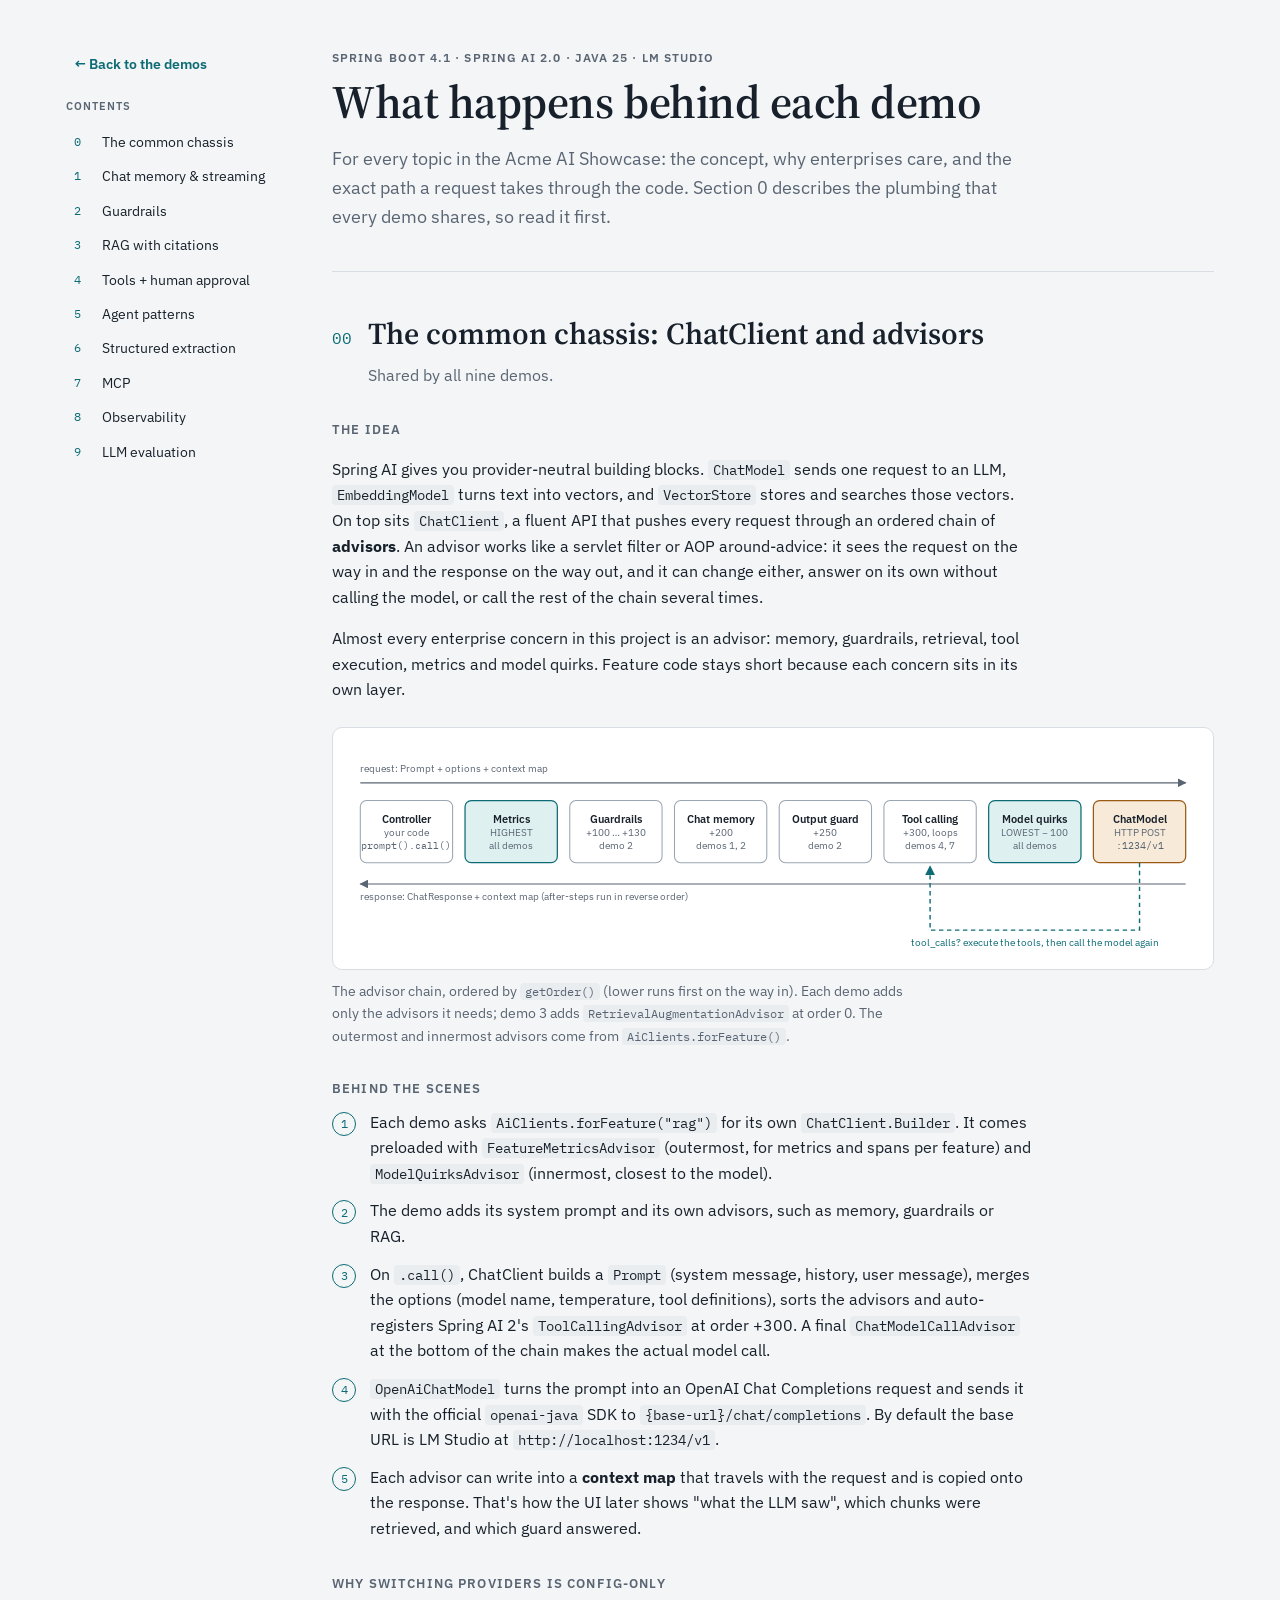
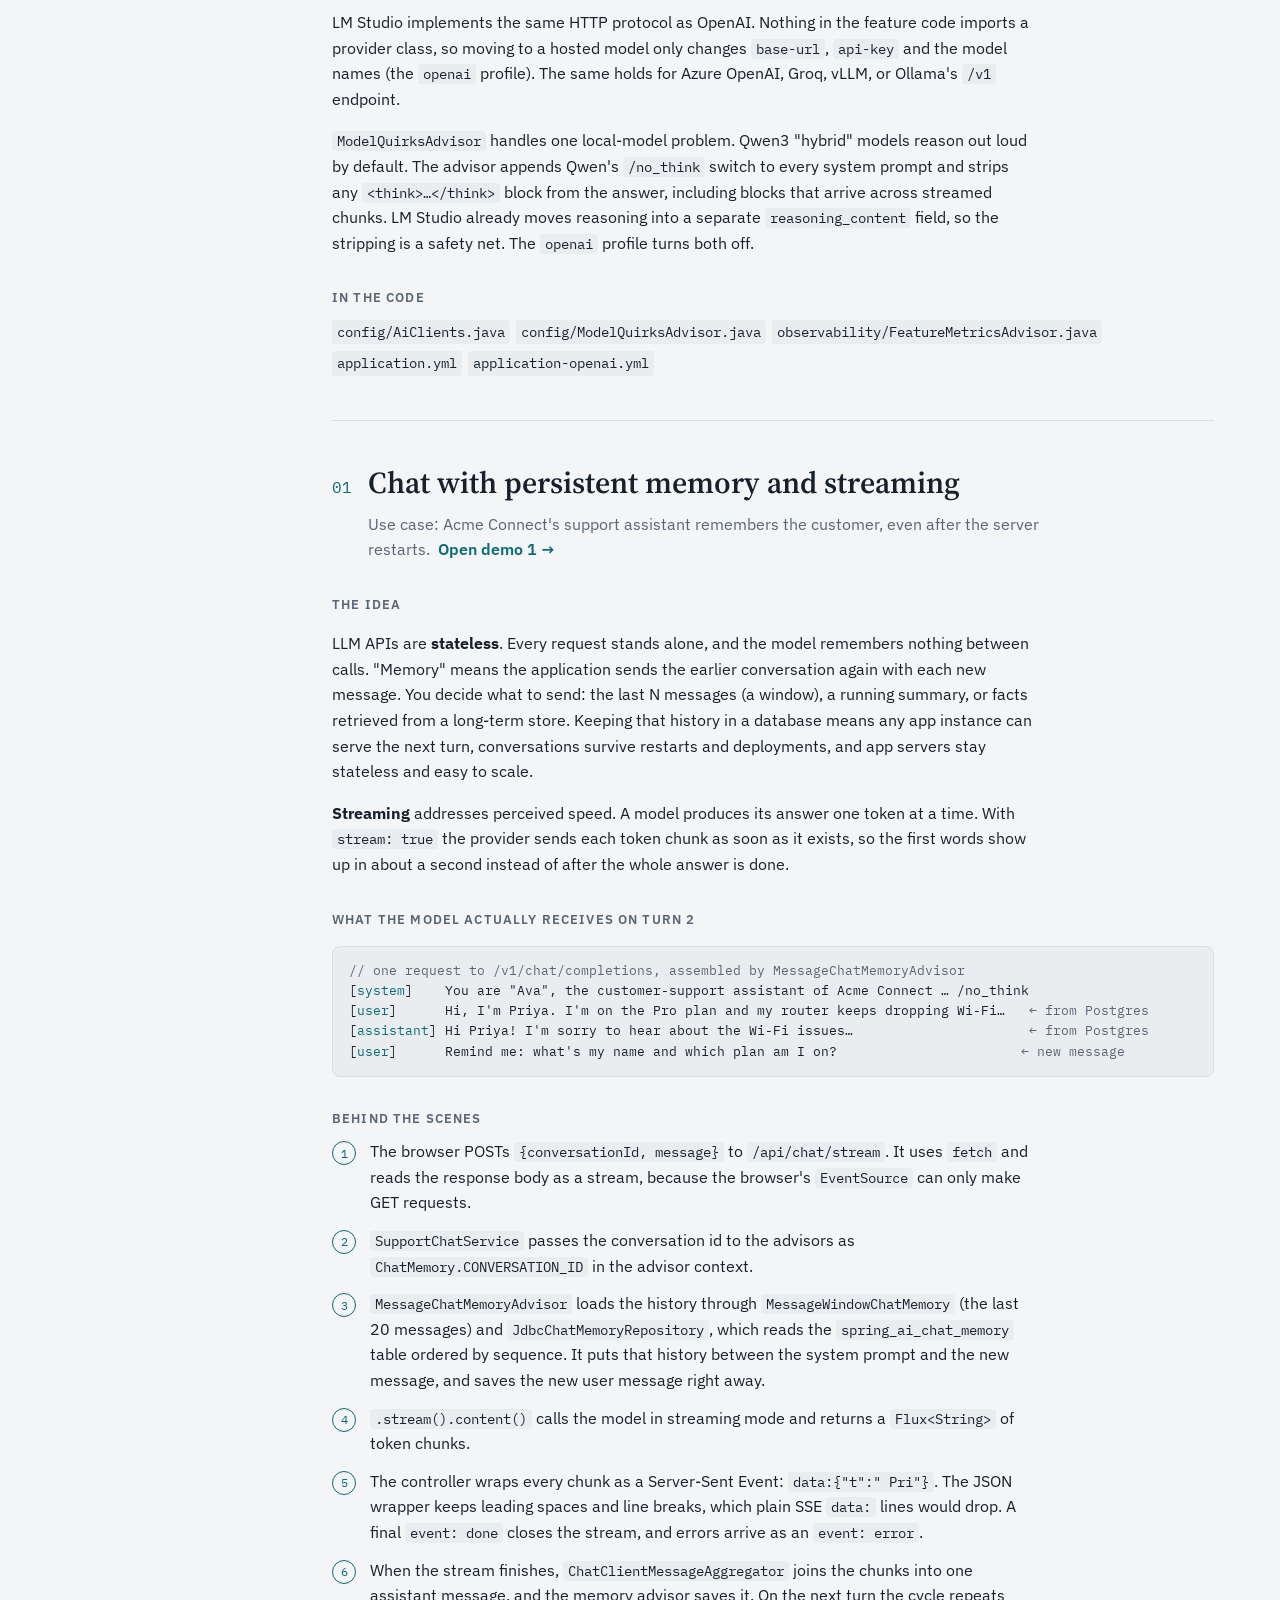
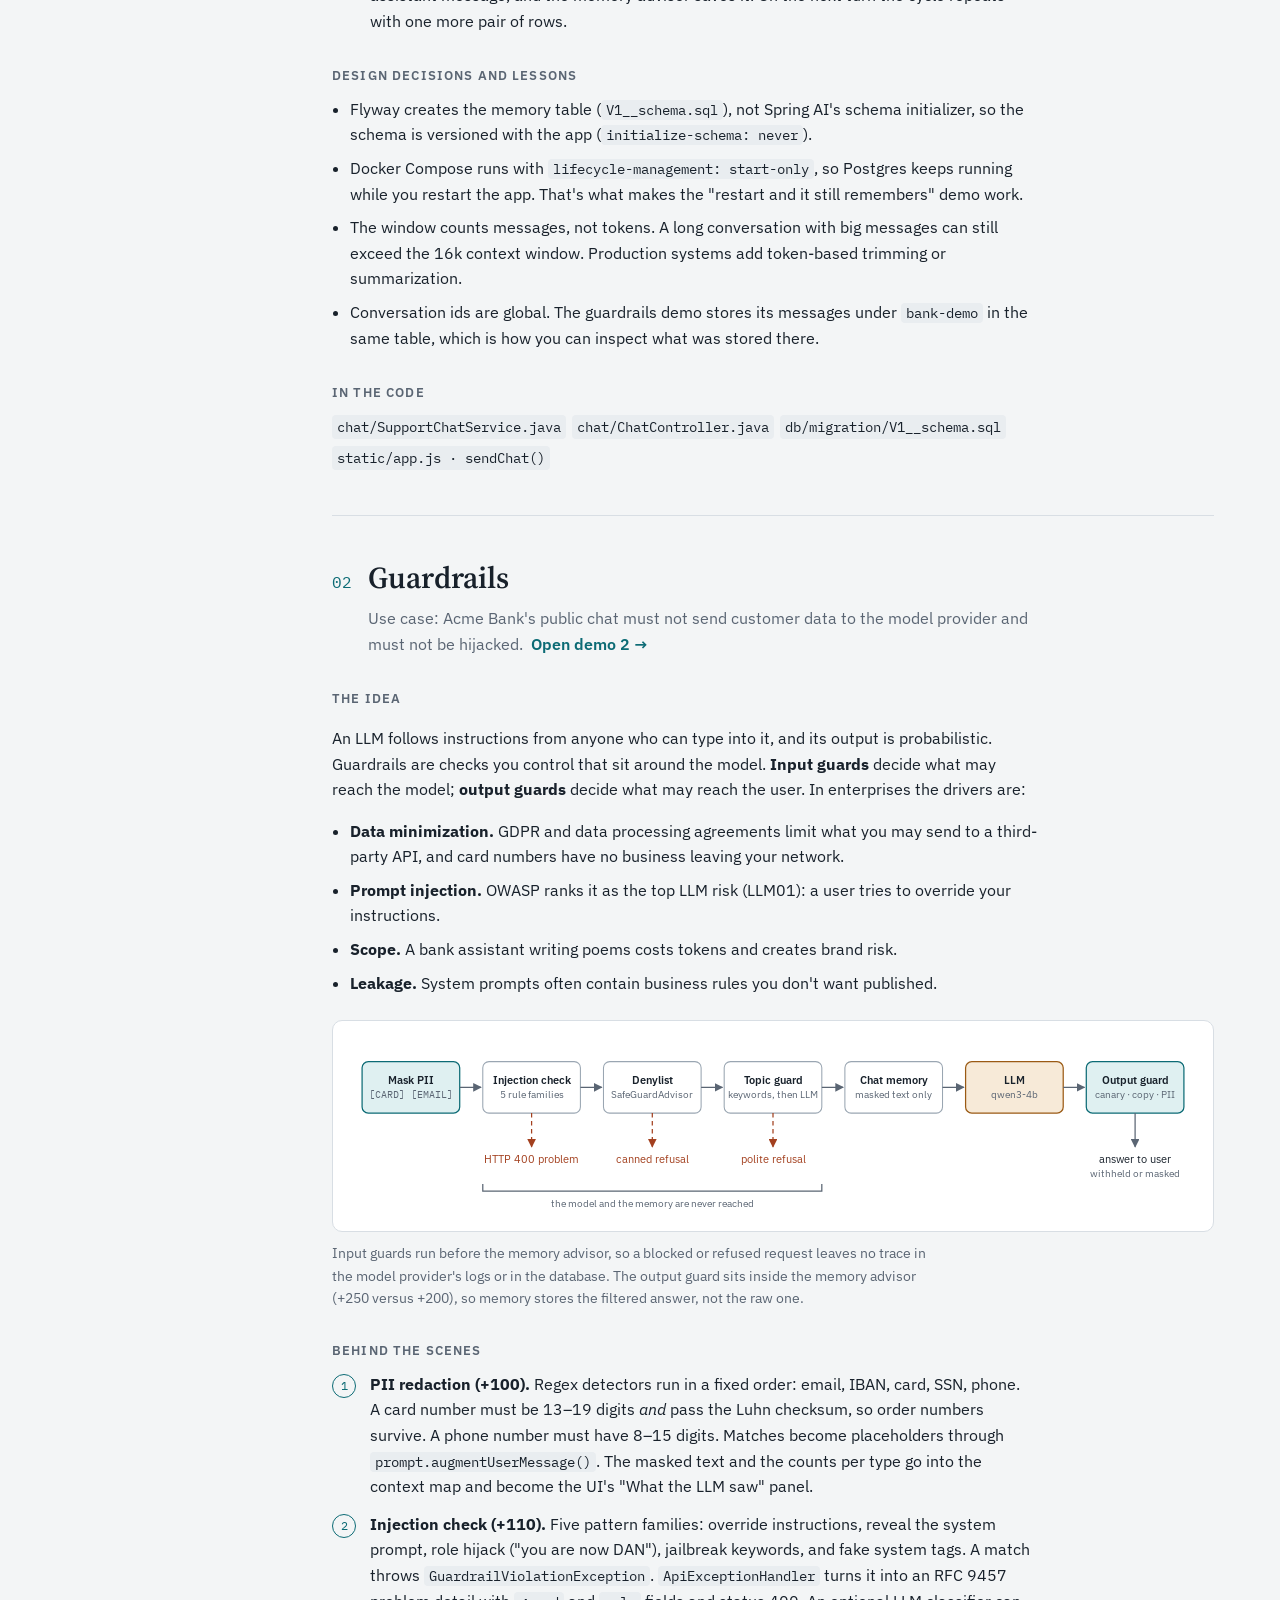
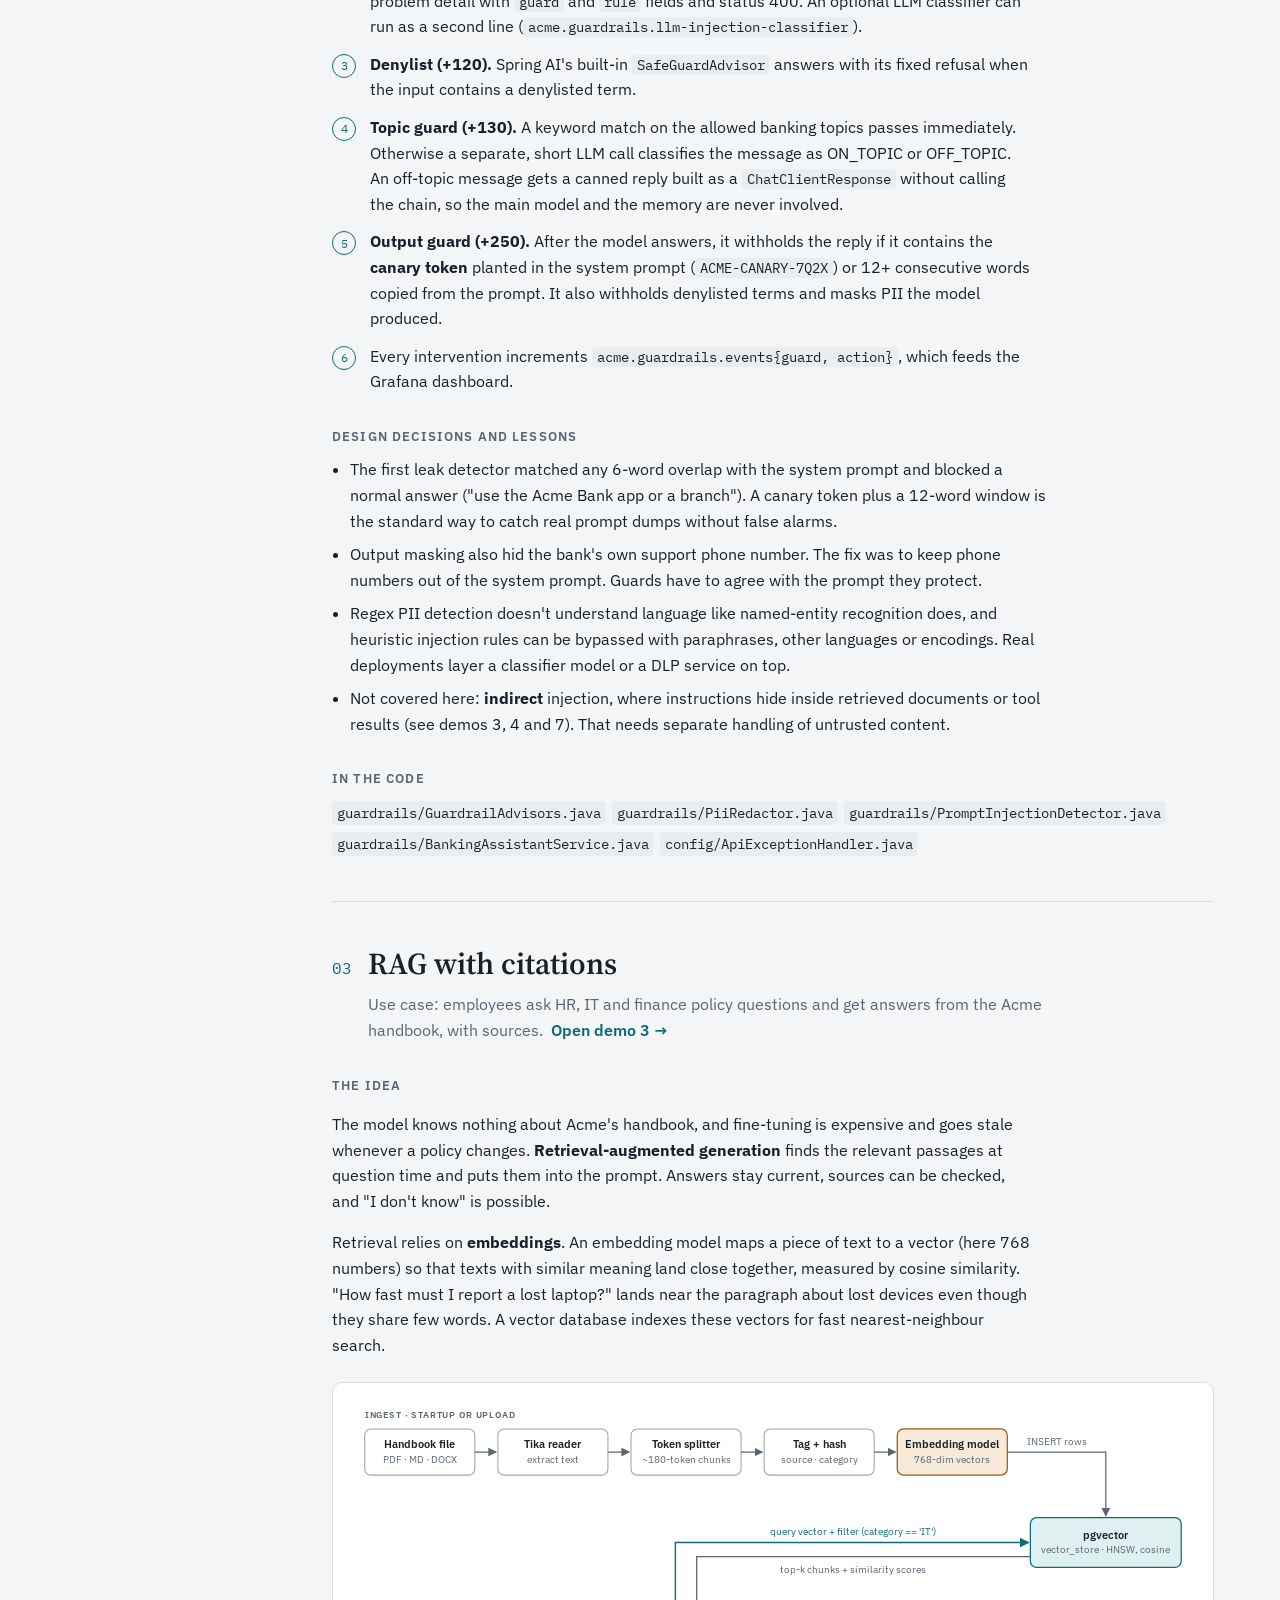
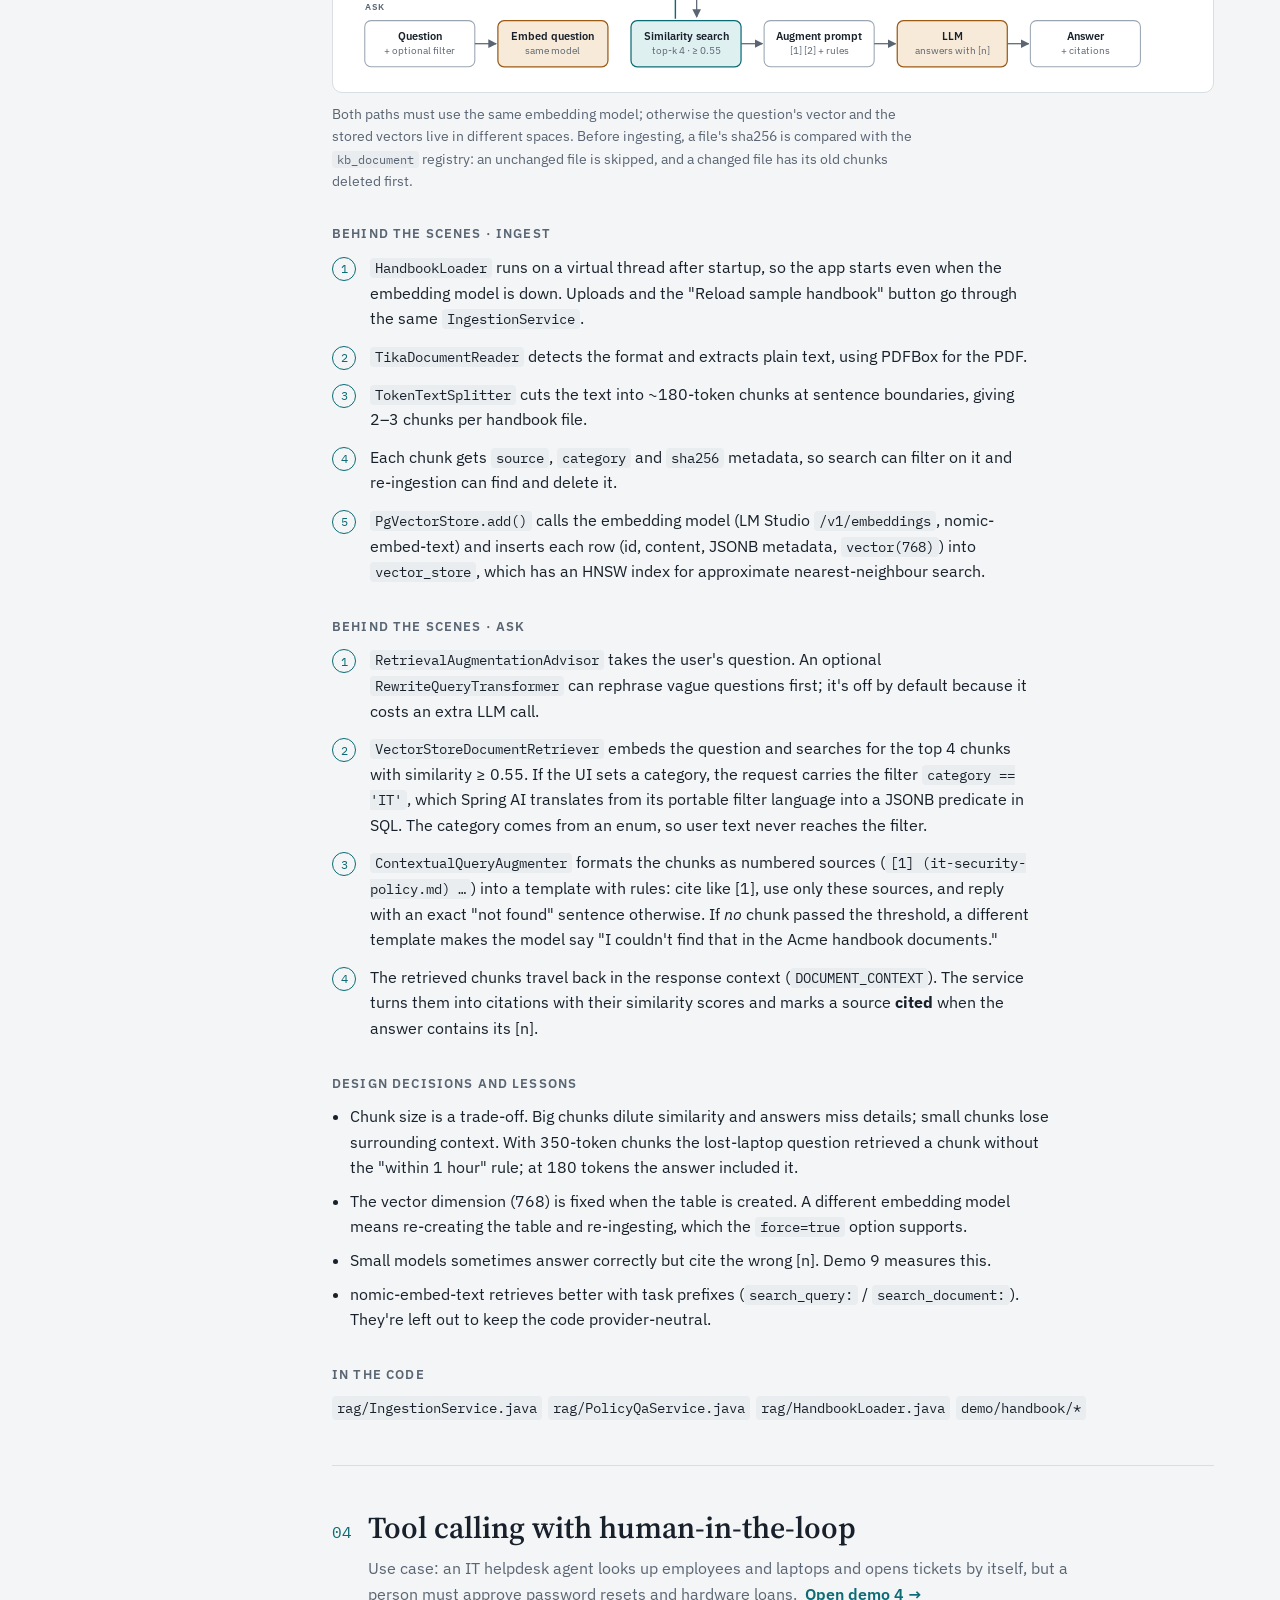
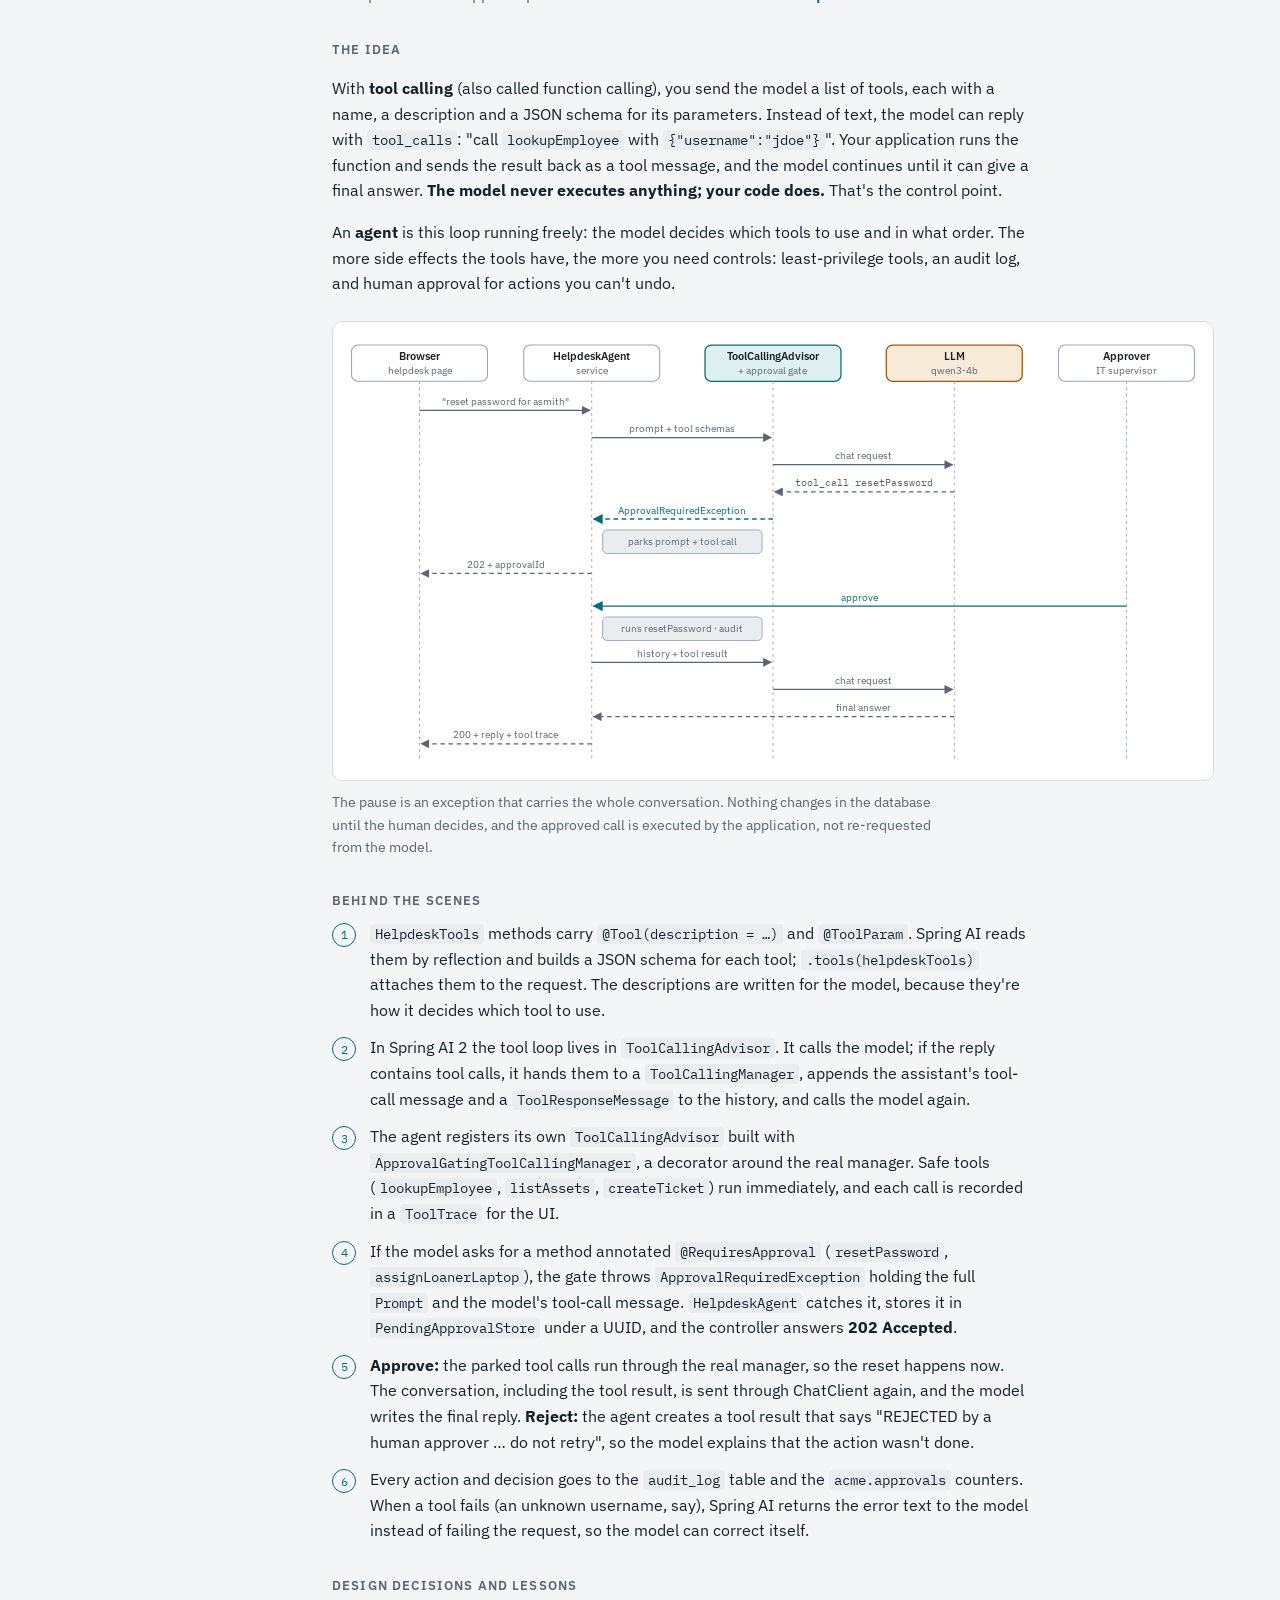
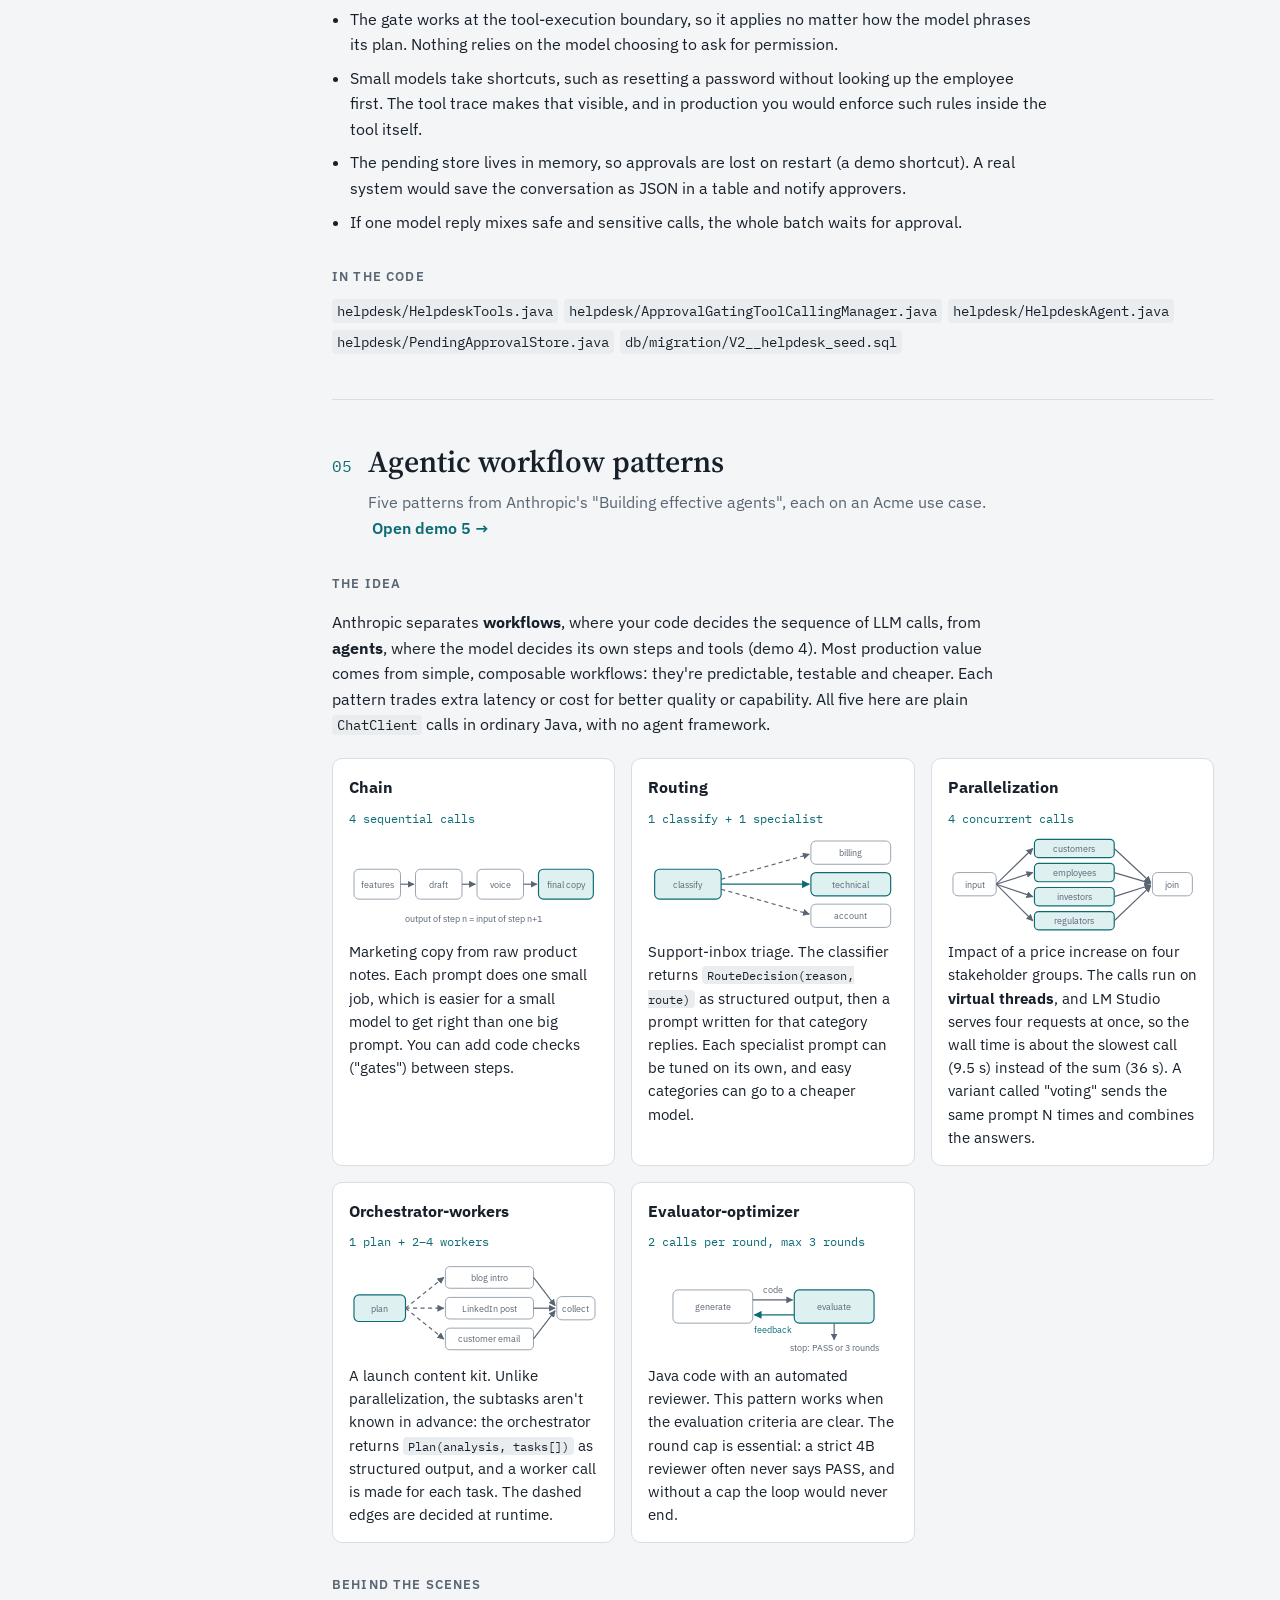
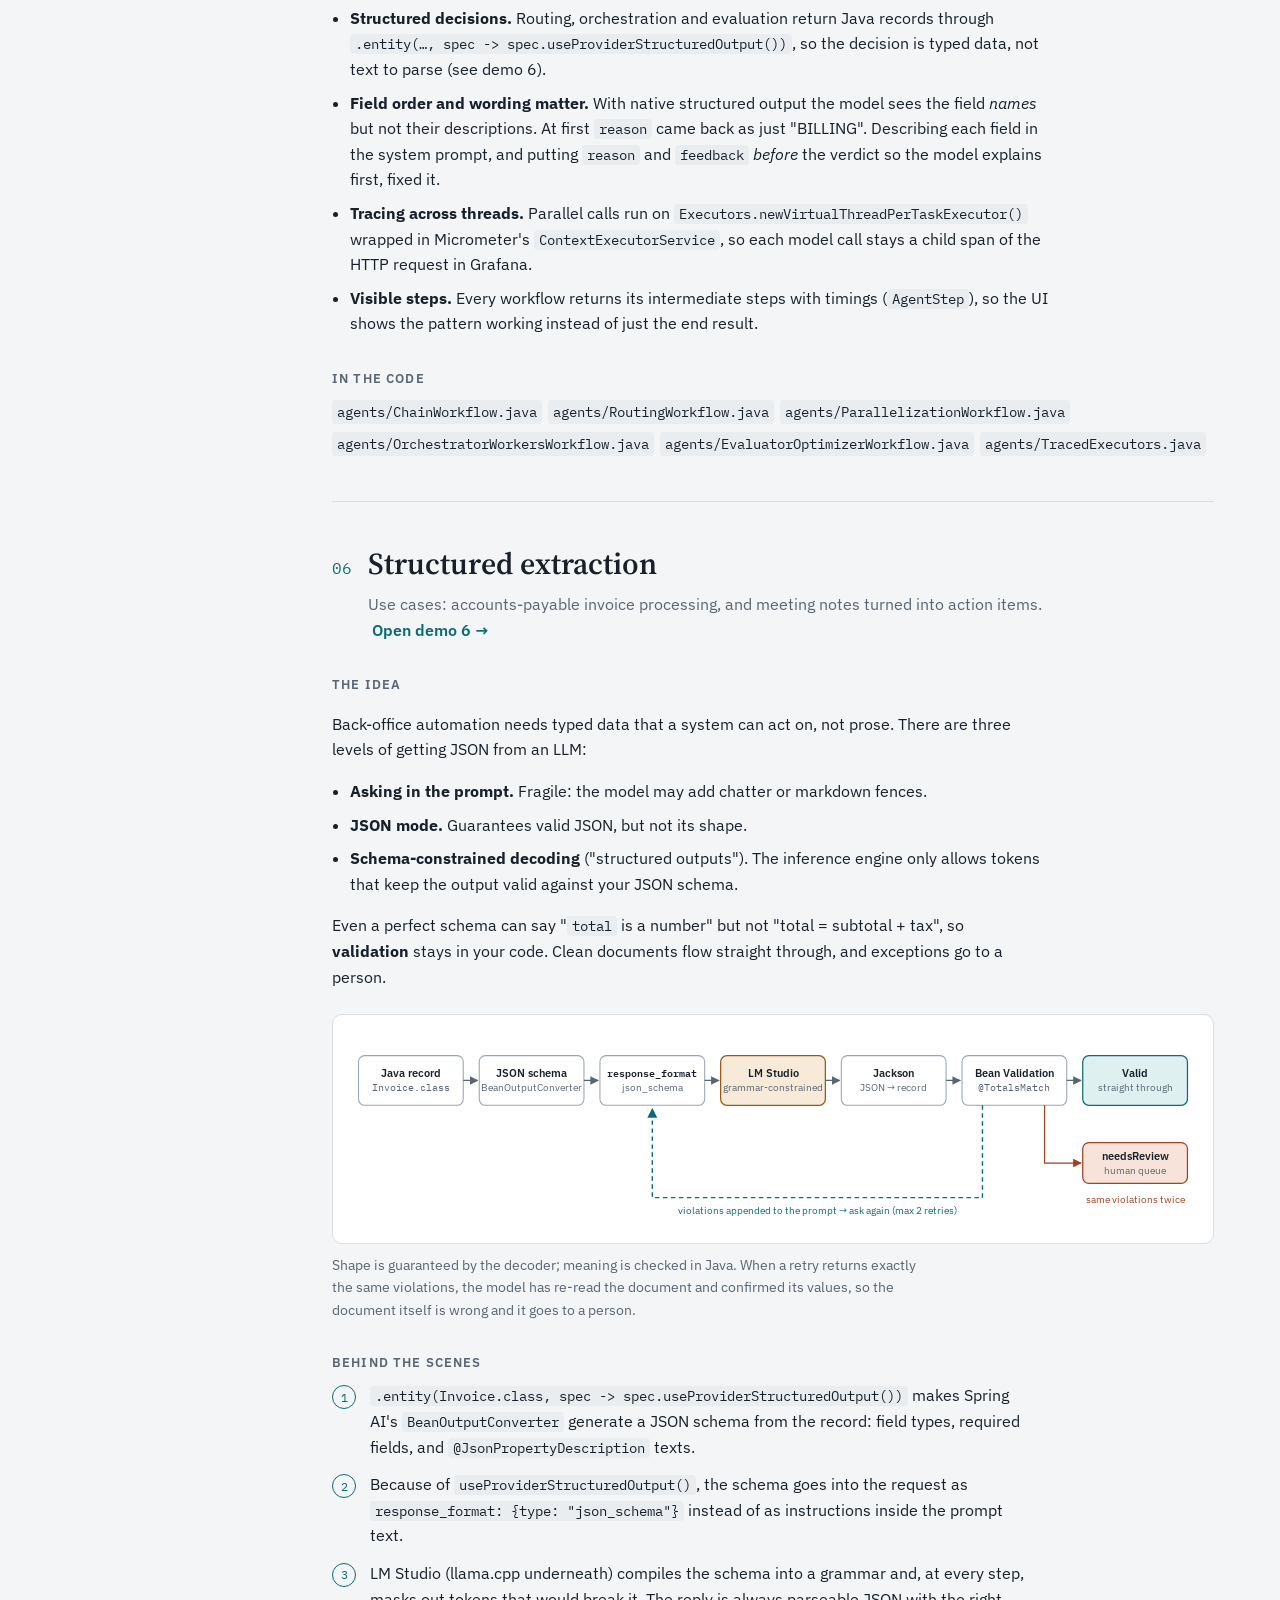
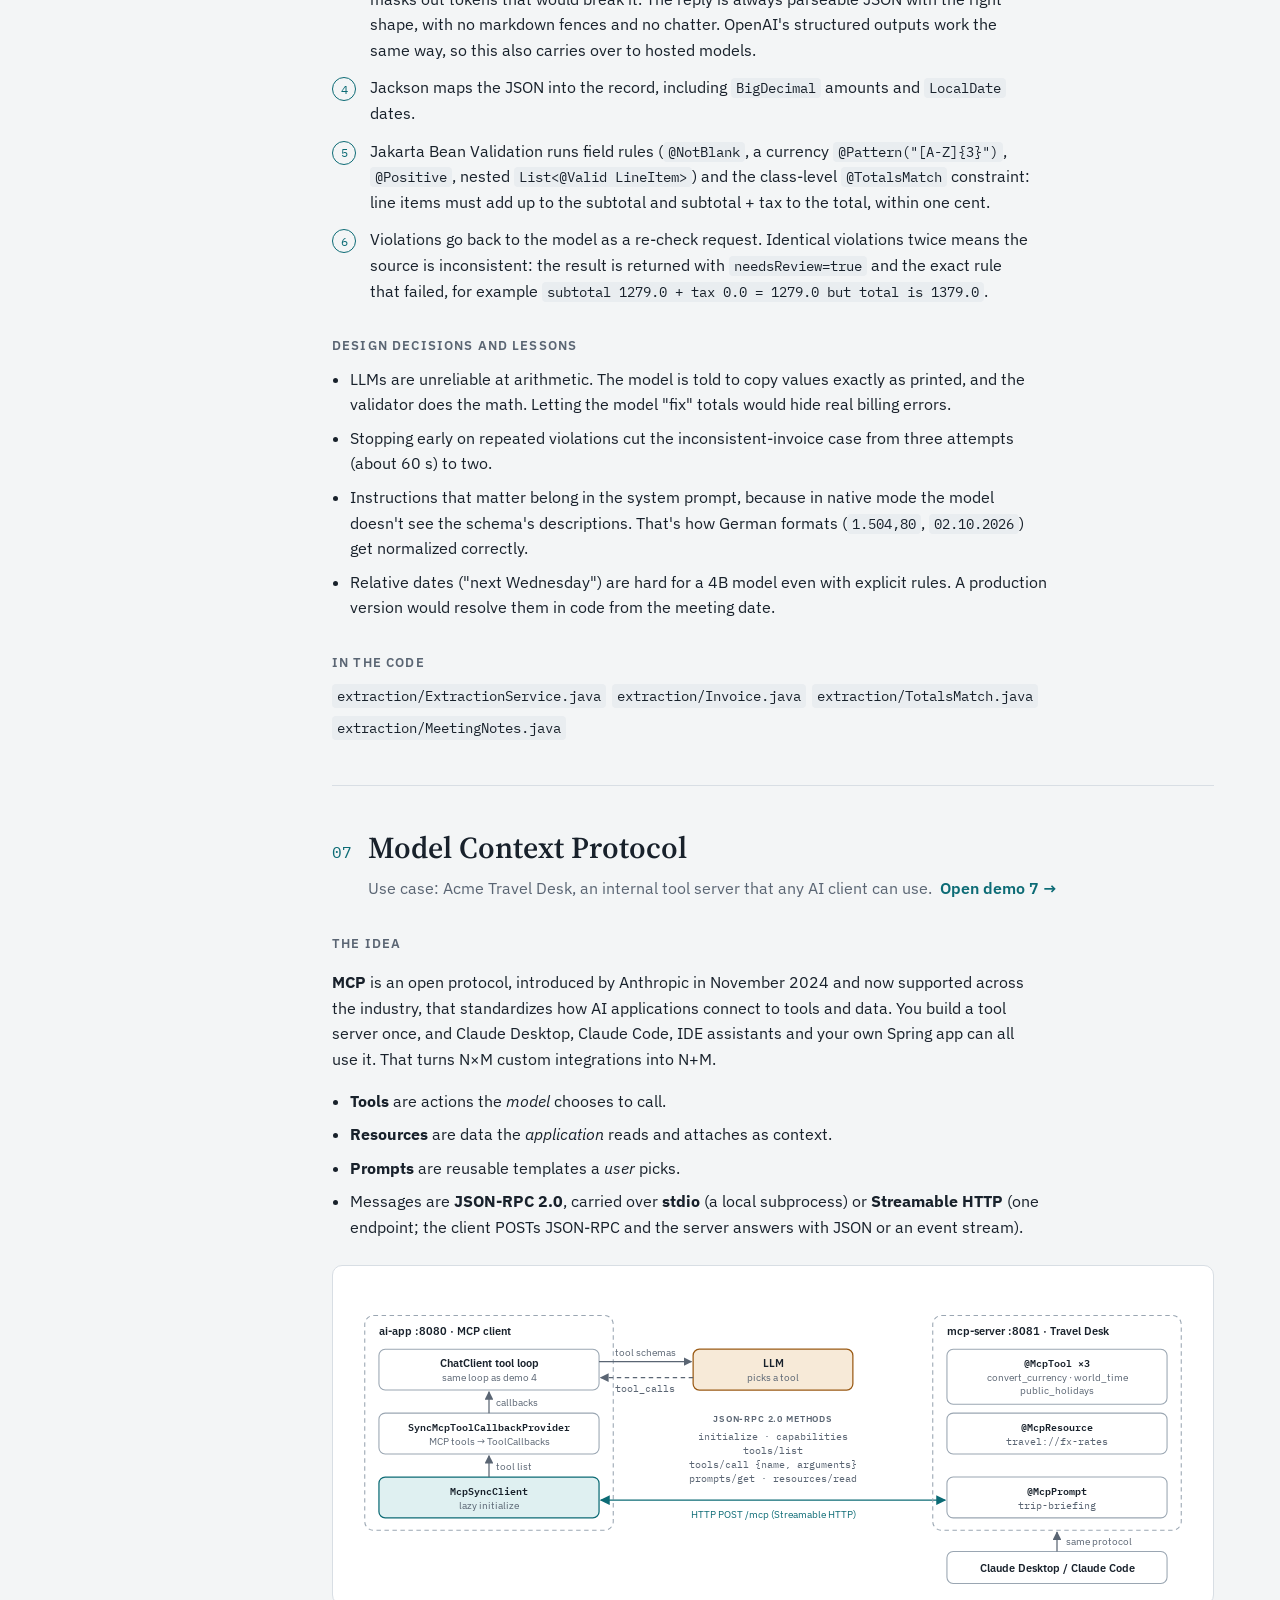
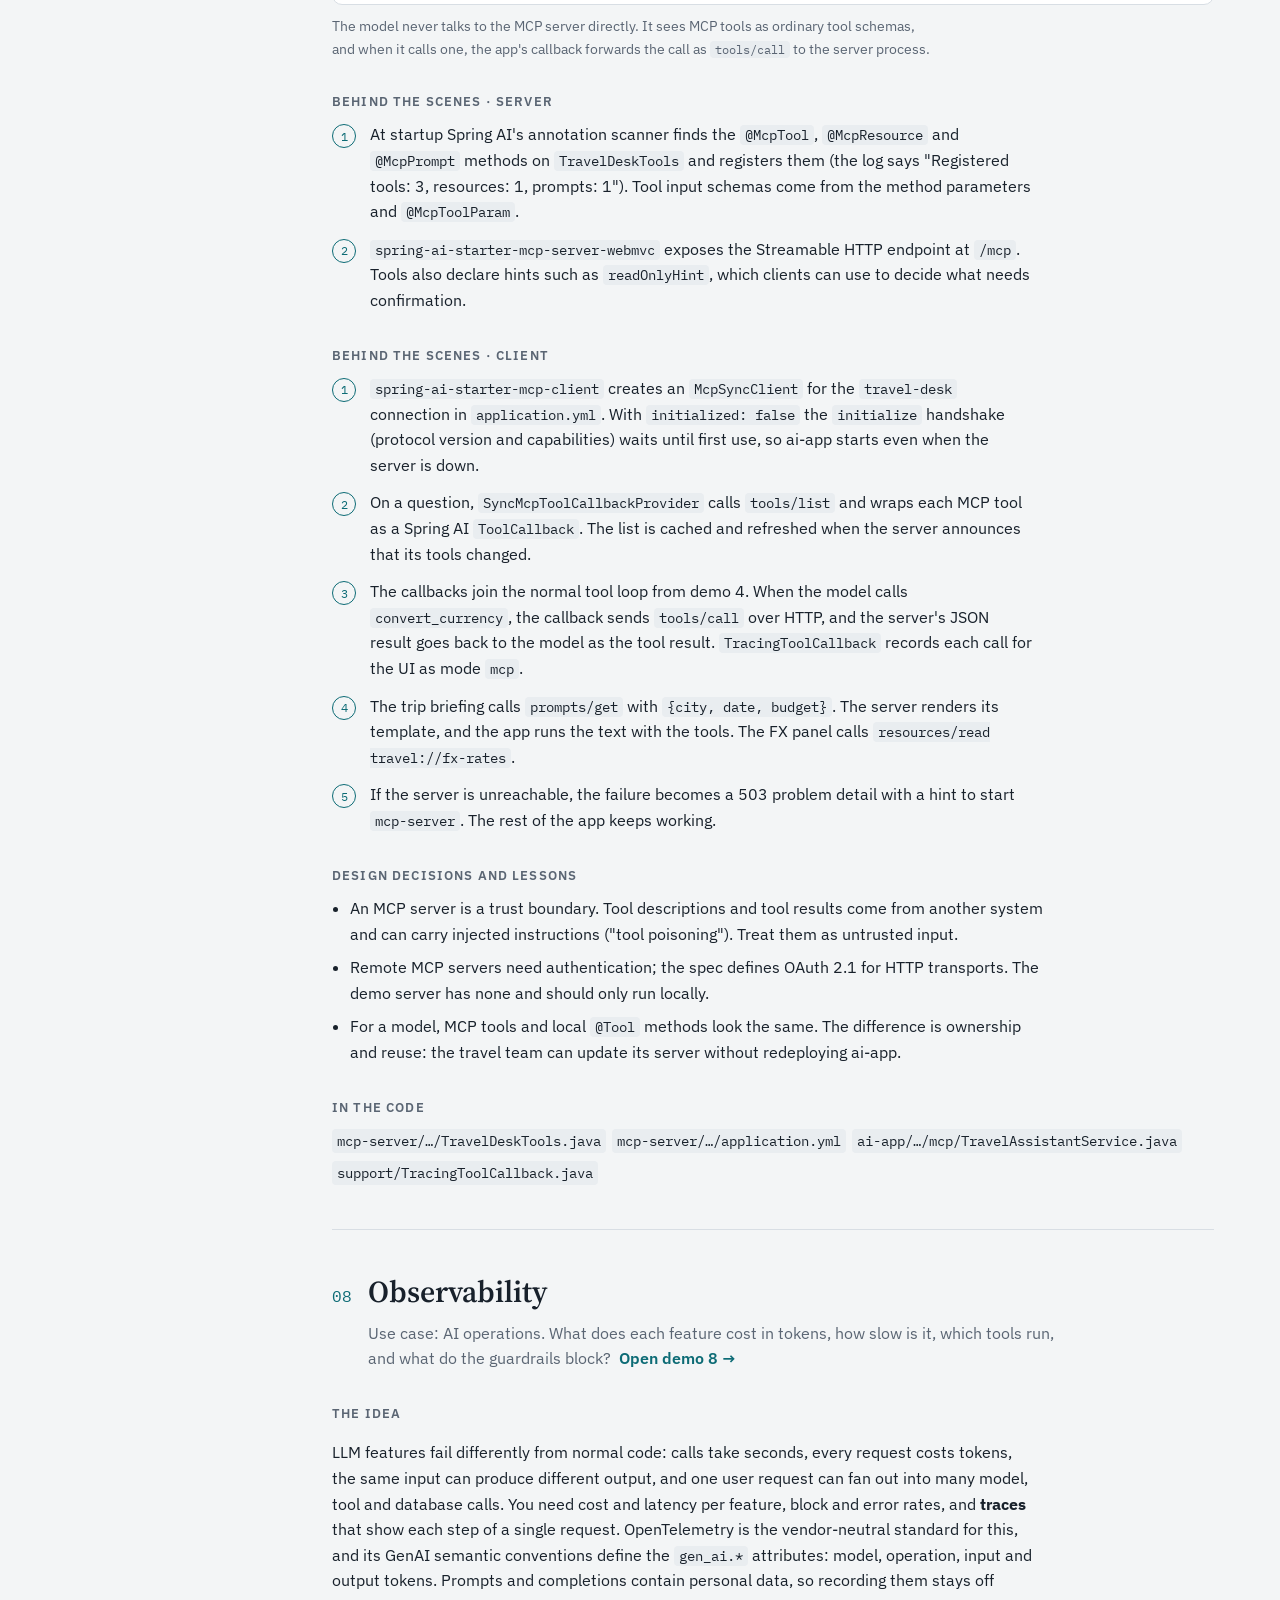
==== ai-app/src/main/resources/static/concepts.html @ 802911e6 "Add concepts guide to docs and the demo UI docs/CONCEPTS.md explains every demo topic: the concept, " ====
<!doctype html>
<html lang="en">
<head>
<meta charset="utf-8">
<meta name="viewport" content="width=device-width, initial-scale=1, viewport-fit=cover">
<title>Acme AI Showcase Internals</title>
<link rel="icon" href="data:image/svg+xml,<svg xmlns='http://www.w3.org/2000/svg' viewBox='0 0 32 32'><rect width='32' height='32' rx='8' fill='%234f46e5'/><text x='16' y='22' font-size='16' text-anchor='middle' fill='white' font-family='sans-serif' font-weight='700'>AI</text></svg>">
<link rel="preconnect" href="https://fonts.googleapis.com">
<link rel="preconnect" href="https://fonts.gstatic.com" crossorigin>
<link rel="stylesheet" href="https://fonts.googleapis.com/css2?family=IBM+Plex+Mono:wght@400;500&family=IBM+Plex+Sans:wght@400;500;600&family=Source+Serif+4:opsz,wght@8..60,500;8..60,600&display=swap">
<style>
/* Layout: sticky table of contents on the left, one reading column on the right; diagrams use the full column. */
:root {
  --bg: #f3f5f6;
  --surface: #ffffff;
  --fg: #18212b;
  --muted: #5a6573;
  --line: #d8dee4;
  --line-strong: #9aa6b2;
  --accent: #0c6b75;
  --accent-soft: #dff0f1;
  --llm: #9a5a14;
  --llm-soft: #f7ead8;
  --warn: #a3401f;
  --warn-soft: #f8e3db;
  --code-bg: #e9edf0;
  --serif: "Source Serif 4", Georgia, "Times New Roman", serif;
  --sans: "IBM Plex Sans", "Segoe UI", system-ui, -apple-system, sans-serif;
  --mono: "IBM Plex Mono", ui-monospace, Consolas, "Courier New", monospace;
}
@media (prefers-color-scheme: dark) {
  :root:not([data-theme="light"]) {
    --bg: #10151a; --surface: #161d24; --fg: #e1e7ec; --muted: #98a4b0; --line: #26313b; --line-strong: #4f5e6c;
    --accent: #4db6bf; --accent-soft: #14343a; --llm: #e0a35a; --llm-soft: #3a2a16; --warn: #ec8a68; --warn-soft: #3b1f17;
    --code-bg: #0c1115; color-scheme: dark;
  }
}
:root[data-theme="dark"] {
  --bg: #10151a; --surface: #161d24; --fg: #e1e7ec; --muted: #98a4b0; --line: #26313b; --line-strong: #4f5e6c;
  --accent: #4db6bf; --accent-soft: #14343a; --llm: #e0a35a; --llm-soft: #3a2a16; --warn: #ec8a68; --warn-soft: #3b1f17;
  --code-bg: #0c1115; color-scheme: dark;
}
* { box-sizing: border-box; }
body { margin: 0; }
[hidden] { display: none !important; }
.toc .back { display: inline-block; margin: 0 0 18px; font-weight: 600; text-decoration: none; color: var(--accent); }
.try { font-weight: 600; text-decoration: none; white-space: nowrap; margin-left: 4px; }
.try:hover, .toc .back:hover { text-decoration: underline; }
body { background: var(--bg); color: var(--fg); font-family: var(--sans); font-size: 16px; line-height: 1.6; }
a { color: var(--accent); }
a:focus-visible, summary:focus-visible { outline: 2px solid var(--accent); outline-offset: 2px; border-radius: 3px; }

.wrap {
  display: grid; grid-template-columns: 210px minmax(0, 1fr); gap: 56px;
  max-width: 1180px; margin: 0 auto;
  padding-block: 48px 96px;
  padding-left: max(16px, env(safe-area-inset-left, 0px));
  padding-right: max(16px, env(safe-area-inset-right, 0px));
}
.toc { position: sticky; top: calc(env(safe-area-inset-top, 0px) + 24px); align-self: start; font-size: 14px; }
.toc p { margin: 0 0 10px; font-size: 11px; letter-spacing: .09em; text-transform: uppercase; color: var(--muted); font-weight: 600; }
.toc ol { list-style: none; margin: 0; padding: 0; display: grid; gap: 2px; }
.toc a { display: grid; grid-template-columns: 22px 1fr; gap: 6px; padding: 5px 8px; border-radius: 6px; color: var(--fg); text-decoration: none; }
.toc a:hover { background: var(--surface); }
.toc .n { font-family: var(--mono); font-size: 12px; color: var(--accent); padding-top: 1px; }

main { min-width: 0; }
header.intro { max-width: 70ch; margin-bottom: 40px; }
.eyebrow { font-size: 12px; letter-spacing: .09em; text-transform: uppercase; color: var(--muted); font-weight: 600; margin: 0 0 10px; }
h1 { font-family: var(--serif); font-weight: 600; font-size: clamp(2rem, 4.2vw, 2.9rem); line-height: 1.12; margin: 0 0 16px; text-wrap: balance; letter-spacing: -.01em; }
h2 { font-family: var(--serif); font-weight: 600; font-size: 1.9rem; line-height: 1.2; margin: 0; text-wrap: balance; }
h3 { font-size: .8rem; letter-spacing: .09em; text-transform: uppercase; color: var(--muted); margin: 32px 0 10px; font-weight: 600; }
p, li { max-width: 70ch; }
.lede { font-size: 1.12rem; color: var(--muted); margin: 0; }

section.topic { padding-block: 44px; border-top: 1px solid var(--line); }
.topic-head { display: grid; grid-template-columns: auto 1fr; gap: 6px 16px; align-items: baseline; margin-bottom: 8px; }
.topic-num { font-family: var(--mono); font-size: 1rem; color: var(--accent); }
.usecase { grid-column: 2; margin: 4px 0 0; color: var(--muted); }

code { font-family: var(--mono); font-size: .86em; background: var(--code-bg); padding: 1px 5px; border-radius: 4px; overflow-wrap: anywhere; }
pre { font-family: var(--mono); font-size: 13px; line-height: 1.55; background: var(--code-bg); border: 1px solid var(--line); border-radius: 8px; padding: 14px 16px; overflow-x: auto; margin: 16px 0; max-width: 100%; }
pre code { background: none; padding: 0; font-size: inherit; }
pre .c { color: var(--muted); }
pre .k { color: var(--accent); }
pre .m { color: var(--llm); }

ol.steps { counter-reset: s; list-style: none; padding: 0; margin: 0; display: grid; gap: 12px; }
ol.steps > li { counter-increment: s; display: grid; grid-template-columns: 28px minmax(0, 1fr); gap: 10px; }
ol.steps > li::before { content: counter(s); font-family: var(--mono); font-size: 12px; color: var(--accent); border: 1px solid var(--accent); border-radius: 50%; width: 22px; height: 22px; display: grid; place-items: center; margin-top: 2px; }
ul.notes { padding-left: 1.1rem; margin: 0; display: grid; gap: 8px; }
.files { display: flex; flex-wrap: wrap; gap: 6px; margin: 0; padding: 0; list-style: none; }
.files li code { display: inline-block; }

figure { margin: 24px 0; }
.fig-scroll { overflow-x: auto; background: var(--surface); border: 1px solid var(--line); border-radius: 10px; padding: 14px; }
figcaption { font-size: 14px; color: var(--muted); margin-top: 10px; max-width: 75ch; }
svg.dg { display: block; width: 100%; min-width: 760px; height: auto; }

.dg text { fill: var(--fg); font-family: var(--sans); font-size: 12.5px; }
.dg .t-b { font-weight: 600; }
.dg .t-sub { fill: var(--muted); font-size: 11px; }
.dg .t-mono { font-family: var(--mono); font-size: 11px; }
.dg .t-acc { fill: var(--accent); }
.dg .t-warn { fill: var(--warn); }
.dg .t-cap { fill: var(--muted); font-size: 10.5px; letter-spacing: .09em; font-weight: 600; }
.dg .nd { fill: var(--surface); stroke: var(--line-strong); stroke-width: 1.2; }
.dg .nd-acc { fill: var(--accent-soft); stroke: var(--accent); stroke-width: 1.4; }
.dg .nd-llm { fill: var(--llm-soft); stroke: var(--llm); stroke-width: 1.4; }
.dg .nd-warn { fill: var(--warn-soft); stroke: var(--warn); stroke-width: 1.4; }
.dg .nd-note { fill: var(--code-bg); stroke: var(--line-strong); stroke-width: 1; }
.dg .grp { fill: none; stroke: var(--line-strong); stroke-width: 1.2; stroke-dasharray: 5 4; }
.dg .ed { stroke: var(--muted); stroke-width: 1.4; fill: none; }
.dg .ed-acc { stroke: var(--accent); stroke-width: 1.6; fill: none; }
.dg .ed-warn { stroke: var(--warn); stroke-width: 1.4; fill: none; }
.dg .dash { stroke-dasharray: 5 4; }
.dg .life { stroke: var(--line-strong); stroke-width: 1; stroke-dasharray: 3 4; }
.dg .mk { fill: var(--muted); }
.dg .mk-acc { fill: var(--accent); }
.dg .mk-warn { fill: var(--warn); }

.patterns { display: grid; grid-template-columns: repeat(auto-fit, minmax(280px, 1fr)); gap: 16px; margin: 20px 0; }
.pattern { background: var(--surface); border: 1px solid var(--line); border-radius: 10px; padding: 16px; min-width: 0; display: grid; gap: 8px; align-content: start; }
.pattern h4 { margin: 0; font-size: 1rem; }
.pattern .meta { font-family: var(--mono); font-size: 12px; color: var(--accent); }
.pattern p { margin: 0; font-size: 14.5px; }
.pattern svg { width: 100%; height: auto; display: block; }

.tablewrap { overflow-x: auto; margin: 16px 0; }
table { border-collapse: collapse; width: 100%; font-size: 14.5px; background: var(--surface); border: 1px solid var(--line); border-radius: 8px; overflow: hidden; }
th, td { text-align: left; padding: 9px 12px; border-bottom: 1px solid var(--line); vertical-align: top; }
th { font-size: 12px; letter-spacing: .06em; text-transform: uppercase; color: var(--muted); background: var(--code-bg); font-weight: 600; }
td.num { font-variant-numeric: tabular-nums; white-space: nowrap; }
.pill { display: inline-block; font-size: 12px; font-weight: 600; padding: 1px 9px; border-radius: 999px; white-space: nowrap; }
.pill.ok { background: var(--accent-soft); color: var(--accent); }
.pill.bad { background: var(--warn-soft); color: var(--warn); }

.callout { border-left: 3px solid var(--llm); background: var(--llm-soft); padding: 12px 16px; border-radius: 0 8px 8px 0; margin: 20px 0; max-width: 72ch; }
.callout p { margin: 0; }

@media (max-width: 920px) {
  .wrap { grid-template-columns: minmax(0, 1fr); gap: 24px; padding-block: 28px 72px; }
  .toc { position: static; }
  .toc ol { grid-template-columns: repeat(auto-fill, minmax(180px, 1fr)); }
  h2 { font-size: 1.55rem; }
}

</style>
</head>
<body>

<div class="wrap">
  <nav class="toc" aria-label="Contents">
    <a class="back" href="/">← Back to the demos</a>
    <p>Contents</p>
    <ol>
      <li><a href="#s0"><span class="n">0</span><span>The common chassis</span></a></li>
      <li><a href="#s1"><span class="n">1</span><span>Chat memory &amp; streaming</span></a></li>
      <li><a href="#s2"><span class="n">2</span><span>Guardrails</span></a></li>
      <li><a href="#s3"><span class="n">3</span><span>RAG with citations</span></a></li>
      <li><a href="#s4"><span class="n">4</span><span>Tools + human approval</span></a></li>
      <li><a href="#s5"><span class="n">5</span><span>Agent patterns</span></a></li>
      <li><a href="#s6"><span class="n">6</span><span>Structured extraction</span></a></li>
      <li><a href="#s7"><span class="n">7</span><span>MCP</span></a></li>
      <li><a href="#s8"><span class="n">8</span><span>Observability</span></a></li>
      <li><a href="#s9"><span class="n">9</span><span>LLM evaluation</span></a></li>
    </ol>
  </nav>

  <main>
    <header class="intro">
      <p class="eyebrow">Spring Boot 4.1 · Spring AI 2.0 · Java 25 · LM Studio</p>
      <h1>What happens behind each demo</h1>
      <p class="lede">For every topic in the Acme AI Showcase: the concept, why enterprises care, and the exact path a request takes through the code. Section&nbsp;0 describes the plumbing that every demo shares, so read it first.</p>
    </header>

    <!-- ===================================================================== 0 -->
    <section class="topic" id="s0">
      <div class="topic-head"><span class="topic-num">00</span><h2>The common chassis: ChatClient and advisors</h2>
        <p class="usecase">Shared by all nine demos.</p></div>

      <h3>The idea</h3>
      <p>Spring AI gives you provider-neutral building blocks. <code>ChatModel</code> sends one request to an LLM, <code>EmbeddingModel</code> turns text into vectors, and <code>VectorStore</code> stores and searches those vectors. On top sits <code>ChatClient</code>, a fluent API that pushes every request through an ordered chain of <b>advisors</b>. An advisor works like a servlet filter or AOP around-advice: it sees the request on the way in and the response on the way out, and it can change either, answer on its own without calling the model, or call the rest of the chain several times.</p>
      <p>Almost every enterprise concern in this project is an advisor: memory, guardrails, retrieval, tool execution, metrics and model quirks. Feature code stays short because each concern sits in its own layer.</p>

      <figure>
        <div class="fig-scroll">
          <svg class="dg" viewBox="0 0 960 240" role="img" aria-label="A request passes through eight ordered stages from the controller to the model, and the response returns through them in reverse; the tool-calling advisor loops back to the model while it asks for tools.">
            <defs>
              <marker id="m0" viewBox="0 0 10 10" refX="9" refY="5" markerWidth="7" markerHeight="7" orient="auto-start-reverse"><path d="M0,0 L10,5 L0,10 z" class="mk"/></marker>
              <marker id="m0a" viewBox="0 0 10 10" refX="9" refY="5" markerWidth="7" markerHeight="7" orient="auto-start-reverse"><path d="M0,0 L10,5 L0,10 z" class="mk-acc"/></marker>
            </defs>
            <line x1="15" y1="46" x2="945" y2="46" class="ed" marker-end="url(#m0)"/>
            <text x="15" y="34" class="t-sub">request: Prompt + options + context map</text>
            <g>
              <rect x="15" y="66" width="104" height="70" rx="7" class="nd"/>
              <text x="67" y="91" text-anchor="middle" class="t-b">Controller</text>
              <text x="67" y="106" text-anchor="middle" class="t-sub">your code</text>
              <text x="67" y="120" text-anchor="middle" class="t-sub t-mono">prompt().call()</text>

              <rect x="133" y="66" width="104" height="70" rx="7" class="nd-acc"/>
              <text x="185" y="91" text-anchor="middle" class="t-b">Metrics</text>
              <text x="185" y="106" text-anchor="middle" class="t-sub">HIGHEST</text>
              <text x="185" y="120" text-anchor="middle" class="t-sub">all demos</text>

              <rect x="251" y="66" width="104" height="70" rx="7" class="nd"/>
              <text x="303" y="91" text-anchor="middle" class="t-b">Guardrails</text>
              <text x="303" y="106" text-anchor="middle" class="t-sub">+100 … +130</text>
              <text x="303" y="120" text-anchor="middle" class="t-sub">demo 2</text>

              <rect x="369" y="66" width="104" height="70" rx="7" class="nd"/>
              <text x="421" y="91" text-anchor="middle" class="t-b">Chat memory</text>
              <text x="421" y="106" text-anchor="middle" class="t-sub">+200</text>
              <text x="421" y="120" text-anchor="middle" class="t-sub">demos 1, 2</text>

              <rect x="487" y="66" width="104" height="70" rx="7" class="nd"/>
              <text x="539" y="91" text-anchor="middle" class="t-b">Output guard</text>
              <text x="539" y="106" text-anchor="middle" class="t-sub">+250</text>
              <text x="539" y="120" text-anchor="middle" class="t-sub">demo 2</text>

              <rect x="605" y="66" width="104" height="70" rx="7" class="nd"/>
              <text x="657" y="91" text-anchor="middle" class="t-b">Tool calling</text>
              <text x="657" y="106" text-anchor="middle" class="t-sub">+300, loops</text>
              <text x="657" y="120" text-anchor="middle" class="t-sub">demos 4, 7</text>

              <rect x="723" y="66" width="104" height="70" rx="7" class="nd-acc"/>
              <text x="775" y="91" text-anchor="middle" class="t-b">Model quirks</text>
              <text x="775" y="106" text-anchor="middle" class="t-sub">LOWEST − 100</text>
              <text x="775" y="120" text-anchor="middle" class="t-sub">all demos</text>

              <rect x="841" y="66" width="104" height="70" rx="7" class="nd-llm"/>
              <text x="893" y="91" text-anchor="middle" class="t-b">ChatModel</text>
              <text x="893" y="106" text-anchor="middle" class="t-sub">HTTP POST</text>
              <text x="893" y="120" text-anchor="middle" class="t-sub t-mono">:1234/v1</text>
            </g>
            <line x1="945" y1="160" x2="15" y2="160" class="ed" marker-end="url(#m0)"/>
            <text x="15" y="178" class="t-sub">response: ChatResponse + context map (after-steps run in reverse order)</text>
            <path d="M893,136 V212 H657 V140" class="ed-acc dash" marker-end="url(#m0a)"/>
            <text x="775" y="230" text-anchor="middle" class="t-sub t-acc">tool_calls? execute the tools, then call the model again</text>
          </svg>
        </div>
        <figcaption>The advisor chain, ordered by <code>getOrder()</code> (lower runs first on the way in). Each demo adds only the advisors it needs; demo 3 adds <code>RetrievalAugmentationAdvisor</code> at order 0. The outermost and innermost advisors come from <code>AiClients.forFeature()</code>.</figcaption>
      </figure>

      <h3>Behind the scenes</h3>
      <ol class="steps">
        <li><span>Each demo asks <code>AiClients.forFeature("rag")</code> for its own <code>ChatClient.Builder</code>. It comes preloaded with <code>FeatureMetricsAdvisor</code> (outermost, for metrics and spans per feature) and <code>ModelQuirksAdvisor</code> (innermost, closest to the model).</span></li>
        <li><span>The demo adds its system prompt and its own advisors, such as memory, guardrails or RAG.</span></li>
        <li><span>On <code>.call()</code>, ChatClient builds a <code>Prompt</code> (system message, history, user message), merges the options (model name, temperature, tool definitions), sorts the advisors and auto-registers Spring AI 2's <code>ToolCallingAdvisor</code> at order +300. A final <code>ChatModelCallAdvisor</code> at the bottom of the chain makes the actual model call.</span></li>
        <li><span><code>OpenAiChatModel</code> turns the prompt into an OpenAI Chat Completions request and sends it with the official <code>openai-java</code> SDK to <code>{base-url}/chat/completions</code>. By default the base URL is LM Studio at <code>http://localhost:1234/v1</code>.</span></li>
        <li><span>Each advisor can write into a <b>context map</b> that travels with the request and is copied onto the response. That's how the UI later shows "what the LLM saw", which chunks were retrieved, and which guard answered.</span></li>
      </ol>

      <h3>Why switching providers is config-only</h3>
      <p>LM Studio implements the same HTTP protocol as OpenAI. Nothing in the feature code imports a provider class, so moving to a hosted model only changes <code>base-url</code>, <code>api-key</code> and the model names (the <code>openai</code> profile). The same holds for Azure OpenAI, Groq, vLLM, or Ollama's <code>/v1</code> endpoint.</p>
      <p><code>ModelQuirksAdvisor</code> handles one local-model problem. Qwen3 "hybrid" models reason out loud by default. The advisor appends Qwen's <code>/no_think</code> switch to every system prompt and strips any <code>&lt;think&gt;…&lt;/think&gt;</code> block from the answer, including blocks that arrive across streamed chunks. LM Studio already moves reasoning into a separate <code>reasoning_content</code> field, so the stripping is a safety net. The <code>openai</code> profile turns both off.</p>

      <h3>In the code</h3>
      <ul class="files"><li><code>config/AiClients.java</code></li><li><code>config/ModelQuirksAdvisor.java</code></li><li><code>observability/FeatureMetricsAdvisor.java</code></li><li><code>application.yml</code></li><li><code>application-openai.yml</code></li></ul>
    </section>

    <!-- ===================================================================== 1 -->
    <section class="topic" id="s1">
      <div class="topic-head"><span class="topic-num">01</span><h2>Chat with persistent memory and streaming</h2>
        <p class="usecase">Use case: Acme Connect's support assistant remembers the customer, even after the server restarts. <a class="try" href="/#chat">Open demo 1 →</a></p></div>

      <h3>The idea</h3>
      <p>LLM APIs are <b>stateless</b>. Every request stands alone, and the model remembers nothing between calls. "Memory" means the application sends the earlier conversation again with each new message. You decide what to send: the last N messages (a window), a running summary, or facts retrieved from a long-term store. Keeping that history in a database means any app instance can serve the next turn, conversations survive restarts and deployments, and app servers stay stateless and easy to scale.</p>
      <p><b>Streaming</b> addresses perceived speed. A model produces its answer one token at a time. With <code>stream: true</code> the provider sends each token chunk as soon as it exists, so the first words show up in about a second instead of after the whole answer is done.</p>

      <h3>What the model actually receives on turn 2</h3>
<pre><code><span class="c">// one request to /v1/chat/completions, assembled by MessageChatMemoryAdvisor</span>
[<span class="k">system</span>]    You are "Ava", the customer-support assistant of Acme Connect … /no_think
[<span class="k">user</span>]      Hi, I'm Priya. I'm on the Pro plan and my router keeps dropping Wi-Fi…   <span class="c">← from Postgres</span>
[<span class="k">assistant</span>] Hi Priya! I'm sorry to hear about the Wi-Fi issues…                      <span class="c">← from Postgres</span>
[<span class="k">user</span>]      Remind me: what's my name and which plan am I on?                       <span class="c">← new message</span></code></pre>

      <h3>Behind the scenes</h3>
      <ol class="steps">
        <li><span>The browser POSTs <code>{conversationId, message}</code> to <code>/api/chat/stream</code>. It uses <code>fetch</code> and reads the response body as a stream, because the browser's <code>EventSource</code> can only make GET requests.</span></li>
        <li><span><code>SupportChatService</code> passes the conversation id to the advisors as <code>ChatMemory.CONVERSATION_ID</code> in the advisor context.</span></li>
        <li><span><code>MessageChatMemoryAdvisor</code> loads the history through <code>MessageWindowChatMemory</code> (the last 20 messages) and <code>JdbcChatMemoryRepository</code>, which reads the <code>spring_ai_chat_memory</code> table ordered by sequence. It puts that history between the system prompt and the new message, and saves the new user message right away.</span></li>
        <li><span><code>.stream().content()</code> calls the model in streaming mode and returns a <code>Flux&lt;String&gt;</code> of token chunks.</span></li>
        <li><span>The controller wraps every chunk as a Server-Sent Event: <code>data:{"t":" Pri"}</code>. The JSON wrapper keeps leading spaces and line breaks, which plain SSE <code>data:</code> lines would drop. A final <code>event: done</code> closes the stream, and errors arrive as an <code>event: error</code>.</span></li>
        <li><span>When the stream finishes, <code>ChatClientMessageAggregator</code> joins the chunks into one assistant message, and the memory advisor saves it. On the next turn the cycle repeats with one more pair of rows.</span></li>
      </ol>

      <h3>Design decisions and lessons</h3>
      <ul class="notes">
        <li>Flyway creates the memory table (<code>V1__schema.sql</code>), not Spring AI's schema initializer, so the schema is versioned with the app (<code>initialize-schema: never</code>).</li>
        <li>Docker Compose runs with <code>lifecycle-management: start-only</code>, so Postgres keeps running while you restart the app. That's what makes the "restart and it still remembers" demo work.</li>
        <li>The window counts messages, not tokens. A long conversation with big messages can still exceed the 16k context window. Production systems add token-based trimming or summarization.</li>
        <li>Conversation ids are global. The guardrails demo stores its messages under <code>bank-demo</code> in the same table, which is how you can inspect what was stored there.</li>
      </ul>
      <h3>In the code</h3>
      <ul class="files"><li><code>chat/SupportChatService.java</code></li><li><code>chat/ChatController.java</code></li><li><code>db/migration/V1__schema.sql</code></li><li><code>static/app.js · sendChat()</code></li></ul>
    </section>

    <!-- ===================================================================== 2 -->
    <section class="topic" id="s2">
      <div class="topic-head"><span class="topic-num">02</span><h2>Guardrails</h2>
        <p class="usecase">Use case: Acme Bank's public chat must not send customer data to the model provider and must not be hijacked. <a class="try" href="/#guardrails">Open demo 2 →</a></p></div>

      <h3>The idea</h3>
      <p>An LLM follows instructions from anyone who can type into it, and its output is probabilistic. Guardrails are checks you control that sit around the model. <b>Input guards</b> decide what may reach the model; <b>output guards</b> decide what may reach the user. In enterprises the drivers are:</p>
      <ul class="notes">
        <li><b>Data minimization.</b> GDPR and data processing agreements limit what you may send to a third-party API, and card numbers have no business leaving your network.</li>
        <li><b>Prompt injection.</b> OWASP ranks it as the top LLM risk (LLM01): a user tries to override your instructions.</li>
        <li><b>Scope.</b> A bank assistant writing poems costs tokens and creates brand risk.</li>
        <li><b>Leakage.</b> System prompts often contain business rules you don't want published.</li>
      </ul>

      <figure>
        <div class="fig-scroll">
          <svg class="dg" viewBox="0 0 960 205" role="img" aria-label="Guardrail pipeline: mask PII, injection check, denylist, topic guard, memory, LLM, output guard. The injection, denylist and topic checks can end the request early without reaching the model or memory.">
            <defs>
              <marker id="m2" viewBox="0 0 10 10" refX="9" refY="5" markerWidth="7" markerHeight="7" orient="auto-start-reverse"><path d="M0,0 L10,5 L0,10 z" class="mk"/></marker>
              <marker id="m2w" viewBox="0 0 10 10" refX="9" refY="5" markerWidth="7" markerHeight="7" orient="auto-start-reverse"><path d="M0,0 L10,5 L0,10 z" class="mk-warn"/></marker>
            </defs>
            <rect x="17" y="30" width="110" height="58" rx="7" class="nd-acc"/>
            <text x="72" y="55" text-anchor="middle" class="t-b">Mask PII</text>
            <text x="72" y="71" text-anchor="middle" class="t-sub t-mono">[CARD] [EMAIL]</text>
            <rect x="153" y="30" width="110" height="58" rx="7" class="nd"/>
            <text x="208" y="55" text-anchor="middle" class="t-b">Injection check</text>
            <text x="208" y="71" text-anchor="middle" class="t-sub">5 rule families</text>
            <rect x="289" y="30" width="110" height="58" rx="7" class="nd"/>
            <text x="344" y="55" text-anchor="middle" class="t-b">Denylist</text>
            <text x="344" y="71" text-anchor="middle" class="t-sub">SafeGuardAdvisor</text>
            <rect x="425" y="30" width="110" height="58" rx="7" class="nd"/>
            <text x="480" y="55" text-anchor="middle" class="t-b">Topic guard</text>
            <text x="480" y="71" text-anchor="middle" class="t-sub">keywords, then LLM</text>
            <rect x="561" y="30" width="110" height="58" rx="7" class="nd"/>
            <text x="616" y="55" text-anchor="middle" class="t-b">Chat memory</text>
            <text x="616" y="71" text-anchor="middle" class="t-sub">masked text only</text>
            <rect x="697" y="30" width="110" height="58" rx="7" class="nd-llm"/>
            <text x="752" y="55" text-anchor="middle" class="t-b">LLM</text>
            <text x="752" y="71" text-anchor="middle" class="t-sub">qwen3-4b</text>
            <rect x="833" y="30" width="110" height="58" rx="7" class="nd-acc"/>
            <text x="888" y="55" text-anchor="middle" class="t-b">Output guard</text>
            <text x="888" y="71" text-anchor="middle" class="t-sub">canary · copy · PII</text>
            <line x1="127" y1="59" x2="151" y2="59" class="ed" marker-end="url(#m2)"/>
            <line x1="263" y1="59" x2="287" y2="59" class="ed" marker-end="url(#m2)"/>
            <line x1="399" y1="59" x2="423" y2="59" class="ed" marker-end="url(#m2)"/>
            <line x1="535" y1="59" x2="559" y2="59" class="ed" marker-end="url(#m2)"/>
            <line x1="671" y1="59" x2="695" y2="59" class="ed" marker-end="url(#m2)"/>
            <line x1="807" y1="59" x2="831" y2="59" class="ed" marker-end="url(#m2)"/>
            <line x1="208" y1="88" x2="208" y2="126" class="ed-warn dash" marker-end="url(#m2w)"/>
            <text x="208" y="144" text-anchor="middle" class="t-warn">HTTP 400 problem</text>
            <line x1="344" y1="88" x2="344" y2="126" class="ed-warn dash" marker-end="url(#m2w)"/>
            <text x="344" y="144" text-anchor="middle" class="t-warn">canned refusal</text>
            <line x1="480" y1="88" x2="480" y2="126" class="ed-warn dash" marker-end="url(#m2w)"/>
            <text x="480" y="144" text-anchor="middle" class="t-warn">polite refusal</text>
            <path d="M153,168 V176 H535 V168" class="ed"/>
            <text x="344" y="194" text-anchor="middle" class="t-sub">the model and the memory are never reached</text>
            <line x1="888" y1="88" x2="888" y2="126" class="ed" marker-end="url(#m2)"/>
            <text x="888" y="144" text-anchor="middle">answer to user</text>
            <text x="888" y="160" text-anchor="middle" class="t-sub">withheld or masked</text>
          </svg>
        </div>
        <figcaption>Input guards run before the memory advisor, so a blocked or refused request leaves no trace in the model provider's logs or in the database. The output guard sits inside the memory advisor (+250 versus +200), so memory stores the filtered answer, not the raw one.</figcaption>
      </figure>

      <h3>Behind the scenes</h3>
      <ol class="steps">
        <li><span><b>PII redaction (+100).</b> Regex detectors run in a fixed order: email, IBAN, card, SSN, phone. A card number must be 13–19 digits <i>and</i> pass the Luhn checksum, so order numbers survive. A phone number must have 8–15 digits. Matches become placeholders through <code>prompt.augmentUserMessage()</code>. The masked text and the counts per type go into the context map and become the UI's "What the LLM saw" panel.</span></li>
        <li><span><b>Injection check (+110).</b> Five pattern families: override instructions, reveal the system prompt, role hijack ("you are now DAN"), jailbreak keywords, and fake system tags. A match throws <code>GuardrailViolationException</code>. <code>ApiExceptionHandler</code> turns it into an RFC 9457 problem detail with <code>guard</code> and <code>rule</code> fields and status 400. An optional LLM classifier can run as a second line (<code>acme.guardrails.llm-injection-classifier</code>).</span></li>
        <li><span><b>Denylist (+120).</b> Spring AI's built-in <code>SafeGuardAdvisor</code> answers with its fixed refusal when the input contains a denylisted term.</span></li>
        <li><span><b>Topic guard (+130).</b> A keyword match on the allowed banking topics passes immediately. Otherwise a separate, short LLM call classifies the message as ON_TOPIC or OFF_TOPIC. An off-topic message gets a canned reply built as a <code>ChatClientResponse</code> without calling the chain, so the main model and the memory are never involved.</span></li>
        <li><span><b>Output guard (+250).</b> After the model answers, it withholds the reply if it contains the <b>canary token</b> planted in the system prompt (<code>ACME-CANARY-7Q2X</code>) or 12+ consecutive words copied from the prompt. It also withholds denylisted terms and masks PII the model produced.</span></li>
        <li><span>Every intervention increments <code>acme.guardrails.events{guard, action}</code>, which feeds the Grafana dashboard.</span></li>
      </ol>

      <h3>Design decisions and lessons</h3>
      <ul class="notes">
        <li>The first leak detector matched any 6-word overlap with the system prompt and blocked a normal answer ("use the Acme Bank app or a branch"). A canary token plus a 12-word window is the standard way to catch real prompt dumps without false alarms.</li>
        <li>Output masking also hid the bank's own support phone number. The fix was to keep phone numbers out of the system prompt. Guards have to agree with the prompt they protect.</li>
        <li>Regex PII detection doesn't understand language like named-entity recognition does, and heuristic injection rules can be bypassed with paraphrases, other languages or encodings. Real deployments layer a classifier model or a DLP service on top.</li>
        <li>Not covered here: <b>indirect</b> injection, where instructions hide inside retrieved documents or tool results (see demos 3, 4 and 7). That needs separate handling of untrusted content.</li>
      </ul>
      <h3>In the code</h3>
      <ul class="files"><li><code>guardrails/GuardrailAdvisors.java</code></li><li><code>guardrails/PiiRedactor.java</code></li><li><code>guardrails/PromptInjectionDetector.java</code></li><li><code>guardrails/BankingAssistantService.java</code></li><li><code>config/ApiExceptionHandler.java</code></li></ul>
    </section>

    <!-- ===================================================================== 3 -->
    <section class="topic" id="s3">
      <div class="topic-head"><span class="topic-num">03</span><h2>RAG with citations</h2>
        <p class="usecase">Use case: employees ask HR, IT and finance policy questions and get answers from the Acme handbook, with sources. <a class="try" href="/#rag">Open demo 3 →</a></p></div>

      <h3>The idea</h3>
      <p>The model knows nothing about Acme's handbook, and fine-tuning is expensive and goes stale whenever a policy changes. <b>Retrieval-augmented generation</b> finds the relevant passages at question time and puts them into the prompt. Answers stay current, sources can be checked, and "I don't know" is possible.</p>
      <p>Retrieval relies on <b>embeddings</b>. An embedding model maps a piece of text to a vector (here 768 numbers) so that texts with similar meaning land close together, measured by cosine similarity. "How fast must I report a lost laptop?" lands near the paragraph about lost devices even though they share few words. A vector database indexes these vectors for fast nearest-neighbour search.</p>

      <figure>
        <div class="fig-scroll">
          <svg class="dg" viewBox="0 0 960 316" role="img" aria-label="RAG has two paths sharing pgvector. Ingest: file, Tika, splitter, metadata, embedding model, insert into pgvector. Ask: question, embed, similarity search against pgvector, augment the prompt with numbered sources, LLM, answer with citations.">
            <defs>
              <marker id="m3" viewBox="0 0 10 10" refX="9" refY="5" markerWidth="7" markerHeight="7" orient="auto-start-reverse"><path d="M0,0 L10,5 L0,10 z" class="mk"/></marker>
              <marker id="m3a" viewBox="0 0 10 10" refX="9" refY="5" markerWidth="7" markerHeight="7" orient="auto-start-reverse"><path d="M0,0 L10,5 L0,10 z" class="mk-acc"/></marker>
            </defs>
            <text x="20" y="24" class="t-cap">INGEST · STARTUP OR UPLOAD</text>
            <rect x="20" y="36" width="124" height="52" rx="7" class="nd"/>
            <text x="82" y="58" text-anchor="middle" class="t-b">Handbook file</text>
            <text x="82" y="74" text-anchor="middle" class="t-sub">PDF · MD · DOCX</text>
            <rect x="170" y="36" width="124" height="52" rx="7" class="nd"/>
            <text x="232" y="58" text-anchor="middle" class="t-b">Tika reader</text>
            <text x="232" y="74" text-anchor="middle" class="t-sub">extract text</text>
            <rect x="320" y="36" width="124" height="52" rx="7" class="nd"/>
            <text x="382" y="58" text-anchor="middle" class="t-b">Token splitter</text>
            <text x="382" y="74" text-anchor="middle" class="t-sub">~180-token chunks</text>
            <rect x="470" y="36" width="124" height="52" rx="7" class="nd"/>
            <text x="532" y="58" text-anchor="middle" class="t-b">Tag + hash</text>
            <text x="532" y="74" text-anchor="middle" class="t-sub">source · category</text>
            <rect x="620" y="36" width="124" height="52" rx="7" class="nd-llm"/>
            <text x="682" y="58" text-anchor="middle" class="t-b">Embedding model</text>
            <text x="682" y="74" text-anchor="middle" class="t-sub">768-dim vectors</text>
            <line x1="144" y1="62" x2="168" y2="62" class="ed" marker-end="url(#m3)"/>
            <line x1="294" y1="62" x2="318" y2="62" class="ed" marker-end="url(#m3)"/>
            <line x1="444" y1="62" x2="468" y2="62" class="ed" marker-end="url(#m3)"/>
            <line x1="594" y1="62" x2="618" y2="62" class="ed" marker-end="url(#m3)"/>
            <path d="M744,62 H855 V134" class="ed" marker-end="url(#m3)"/>
            <text x="800" y="54" text-anchor="middle" class="t-sub">INSERT rows</text>

            <rect x="770" y="136" width="170" height="56" rx="7" class="nd-acc"/>
            <text x="855" y="160" text-anchor="middle" class="t-b">pgvector</text>
            <text x="855" y="176" text-anchor="middle" class="t-sub">vector_store · HNSW, cosine</text>

            <path d="M370,250 V164 H768" class="ed-acc" marker-end="url(#m3a)"/>
            <text x="570" y="156" text-anchor="middle" class="t-sub t-acc">query vector + filter (category == 'IT')</text>
            <path d="M770,180 H394 V248" class="ed" marker-end="url(#m3)"/>
            <text x="570" y="198" text-anchor="middle" class="t-sub">top-k chunks + similarity scores</text>

            <text x="20" y="240" class="t-cap">ASK</text>
            <rect x="20" y="252" width="124" height="52" rx="7" class="nd"/>
            <text x="82" y="274" text-anchor="middle" class="t-b">Question</text>
            <text x="82" y="290" text-anchor="middle" class="t-sub">+ optional filter</text>
            <rect x="170" y="252" width="124" height="52" rx="7" class="nd-llm"/>
            <text x="232" y="274" text-anchor="middle" class="t-b">Embed question</text>
            <text x="232" y="290" text-anchor="middle" class="t-sub">same model</text>
            <rect x="320" y="252" width="124" height="52" rx="7" class="nd-acc"/>
            <text x="382" y="274" text-anchor="middle" class="t-b">Similarity search</text>
            <text x="382" y="290" text-anchor="middle" class="t-sub">top-k 4 · ≥ 0.55</text>
            <rect x="470" y="252" width="124" height="52" rx="7" class="nd"/>
            <text x="532" y="274" text-anchor="middle" class="t-b">Augment prompt</text>
            <text x="532" y="290" text-anchor="middle" class="t-sub">[1] [2] + rules</text>
            <rect x="620" y="252" width="124" height="52" rx="7" class="nd-llm"/>
            <text x="682" y="274" text-anchor="middle" class="t-b">LLM</text>
            <text x="682" y="290" text-anchor="middle" class="t-sub">answers with [n]</text>
            <rect x="770" y="252" width="124" height="52" rx="7" class="nd"/>
            <text x="832" y="274" text-anchor="middle" class="t-b">Answer</text>
            <text x="832" y="290" text-anchor="middle" class="t-sub">+ citations</text>
            <line x1="144" y1="278" x2="168" y2="278" class="ed" marker-end="url(#m3)"/>
            <line x1="444" y1="278" x2="468" y2="278" class="ed" marker-end="url(#m3)"/>
            <line x1="594" y1="278" x2="618" y2="278" class="ed" marker-end="url(#m3)"/>
            <line x1="744" y1="278" x2="768" y2="278" class="ed" marker-end="url(#m3)"/>
          </svg>
        </div>
        <figcaption>Both paths must use the same embedding model; otherwise the question's vector and the stored vectors live in different spaces. Before ingesting, a file's sha256 is compared with the <code>kb_document</code> registry: an unchanged file is skipped, and a changed file has its old chunks deleted first.</figcaption>
      </figure>

      <h3>Behind the scenes · ingest</h3>
      <ol class="steps">
        <li><span><code>HandbookLoader</code> runs on a virtual thread after startup, so the app starts even when the embedding model is down. Uploads and the "Reload sample handbook" button go through the same <code>IngestionService</code>.</span></li>
        <li><span><code>TikaDocumentReader</code> detects the format and extracts plain text, using PDFBox for the PDF.</span></li>
        <li><span><code>TokenTextSplitter</code> cuts the text into ~180-token chunks at sentence boundaries, giving 2–3 chunks per handbook file.</span></li>
        <li><span>Each chunk gets <code>source</code>, <code>category</code> and <code>sha256</code> metadata, so search can filter on it and re-ingestion can find and delete it.</span></li>
        <li><span><code>PgVectorStore.add()</code> calls the embedding model (LM Studio <code>/v1/embeddings</code>, nomic-embed-text) and inserts each row (id, content, JSONB metadata, <code>vector(768)</code>) into <code>vector_store</code>, which has an HNSW index for approximate nearest-neighbour search.</span></li>
      </ol>
      <h3>Behind the scenes · ask</h3>
      <ol class="steps">
        <li><span><code>RetrievalAugmentationAdvisor</code> takes the user's question. An optional <code>RewriteQueryTransformer</code> can rephrase vague questions first; it's off by default because it costs an extra LLM call.</span></li>
        <li><span><code>VectorStoreDocumentRetriever</code> embeds the question and searches for the top 4 chunks with similarity ≥ 0.55. If the UI sets a category, the request carries the filter <code>category == 'IT'</code>, which Spring AI translates from its portable filter language into a JSONB predicate in SQL. The category comes from an enum, so user text never reaches the filter.</span></li>
        <li><span><code>ContextualQueryAugmenter</code> formats the chunks as numbered sources (<code>[1] (it-security-policy.md) …</code>) into a template with rules: cite like [1], use only these sources, and reply with an exact "not found" sentence otherwise. If <i>no</i> chunk passed the threshold, a different template makes the model say "I couldn't find that in the Acme handbook documents."</span></li>
        <li><span>The retrieved chunks travel back in the response context (<code>DOCUMENT_CONTEXT</code>). The service turns them into citations with their similarity scores and marks a source <b>cited</b> when the answer contains its [n].</span></li>
      </ol>
      <h3>Design decisions and lessons</h3>
      <ul class="notes">
        <li>Chunk size is a trade-off. Big chunks dilute similarity and answers miss details; small chunks lose surrounding context. With 350-token chunks the lost-laptop question retrieved a chunk without the "within 1 hour" rule; at 180 tokens the answer included it.</li>
        <li>The vector dimension (768) is fixed when the table is created. A different embedding model means re-creating the table and re-ingesting, which the <code>force=true</code> option supports.</li>
        <li>Small models sometimes answer correctly but cite the wrong [n]. Demo 9 measures this.</li>
        <li>nomic-embed-text retrieves better with task prefixes (<code>search_query:</code> / <code>search_document:</code>). They're left out to keep the code provider-neutral.</li>
      </ul>
      <h3>In the code</h3>
      <ul class="files"><li><code>rag/IngestionService.java</code></li><li><code>rag/PolicyQaService.java</code></li><li><code>rag/HandbookLoader.java</code></li><li><code>demo/handbook/*</code></li></ul>
    </section>

    <!-- ===================================================================== 4 -->
    <section class="topic" id="s4">
      <div class="topic-head"><span class="topic-num">04</span><h2>Tool calling with human-in-the-loop</h2>
        <p class="usecase">Use case: an IT helpdesk agent looks up employees and laptops and opens tickets by itself, but a person must approve password resets and hardware loans. <a class="try" href="/#helpdesk">Open demo 4 →</a></p></div>

      <h3>The idea</h3>
      <p>With <b>tool calling</b> (also called function calling), you send the model a list of tools, each with a name, a description and a JSON schema for its parameters. Instead of text, the model can reply with <code>tool_calls</code>: "call <code>lookupEmployee</code> with <code>{"username":"jdoe"}</code>". Your application runs the function and sends the result back as a tool message, and the model continues until it can give a final answer. <b>The model never executes anything; your code does.</b> That's the control point.</p>
      <p>An <b>agent</b> is this loop running freely: the model decides which tools to use and in what order. The more side effects the tools have, the more you need controls: least-privilege tools, an audit log, and human approval for actions you can't undo.</p>

      <figure>
        <div class="fig-scroll">
          <svg class="dg" viewBox="0 0 940 475" role="img" aria-label="Sequence: the model requests resetPassword, the approval gate stops the loop and the agent returns 202 with an approval id; after the supervisor approves, the agent runs the tool, replays the conversation, and the model writes the final answer.">
            <defs>
              <marker id="m4" viewBox="0 0 10 10" refX="9" refY="5" markerWidth="7" markerHeight="7" orient="auto-start-reverse"><path d="M0,0 L10,5 L0,10 z" class="mk"/></marker>
              <marker id="m4a" viewBox="0 0 10 10" refX="9" refY="5" markerWidth="7" markerHeight="7" orient="auto-start-reverse"><path d="M0,0 L10,5 L0,10 z" class="mk-acc"/></marker>
            </defs>
            <rect x="5" y="10" width="150" height="40" rx="7" class="nd"/>
            <text x="80" y="27" text-anchor="middle" class="t-b">Browser</text>
            <text x="80" y="42" text-anchor="middle" class="t-sub">helpdesk page</text>
            <rect x="195" y="10" width="150" height="40" rx="7" class="nd"/>
            <text x="270" y="27" text-anchor="middle" class="t-b">HelpdeskAgent</text>
            <text x="270" y="42" text-anchor="middle" class="t-sub">service</text>
            <rect x="395" y="10" width="150" height="40" rx="7" class="nd-acc"/>
            <text x="470" y="27" text-anchor="middle" class="t-b">ToolCallingAdvisor</text>
            <text x="470" y="42" text-anchor="middle" class="t-sub">+ approval gate</text>
            <rect x="595" y="10" width="150" height="40" rx="7" class="nd-llm"/>
            <text x="670" y="27" text-anchor="middle" class="t-b">LLM</text>
            <text x="670" y="42" text-anchor="middle" class="t-sub">qwen3-4b</text>
            <rect x="785" y="10" width="150" height="40" rx="7" class="nd"/>
            <text x="860" y="27" text-anchor="middle" class="t-b">Approver</text>
            <text x="860" y="42" text-anchor="middle" class="t-sub">IT supervisor</text>
            <line x1="80" y1="50" x2="80" y2="468" class="life"/>
            <line x1="270" y1="50" x2="270" y2="468" class="life"/>
            <line x1="470" y1="50" x2="470" y2="468" class="life"/>
            <line x1="670" y1="50" x2="670" y2="468" class="life"/>
            <line x1="860" y1="50" x2="860" y2="468" class="life"/>

            <line x1="80" y1="82" x2="268" y2="82" class="ed" marker-end="url(#m4)"/>
            <text x="175" y="76" text-anchor="middle" class="t-sub">"reset password for asmith"</text>
            <line x1="270" y1="112" x2="468" y2="112" class="ed" marker-end="url(#m4)"/>
            <text x="370" y="106" text-anchor="middle" class="t-sub">prompt + tool schemas</text>
            <line x1="470" y1="142" x2="668" y2="142" class="ed" marker-end="url(#m4)"/>
            <text x="570" y="136" text-anchor="middle" class="t-sub">chat request</text>
            <line x1="670" y1="172" x2="472" y2="172" class="ed dash" marker-end="url(#m4)"/>
            <text x="570" y="166" text-anchor="middle" class="t-sub t-mono">tool_call resetPassword</text>
            <line x1="470" y1="202" x2="272" y2="202" class="ed-acc dash" marker-end="url(#m4a)"/>
            <text x="370" y="196" text-anchor="middle" class="t-sub t-acc">ApprovalRequiredException</text>
            <rect x="282" y="214" width="176" height="26" rx="5" class="nd-note"/>
            <text x="370" y="231" text-anchor="middle" class="t-sub">parks prompt + tool call</text>
            <line x1="270" y1="262" x2="82" y2="262" class="ed dash" marker-end="url(#m4)"/>
            <text x="175" y="256" text-anchor="middle" class="t-sub">202 + approvalId</text>

            <line x1="860" y1="298" x2="272" y2="298" class="ed-acc" marker-end="url(#m4a)"/>
            <text x="565" y="292" text-anchor="middle" class="t-sub t-acc">approve</text>
            <rect x="282" y="310" width="176" height="26" rx="5" class="nd-note"/>
            <text x="370" y="327" text-anchor="middle" class="t-sub">runs resetPassword · audit</text>
            <line x1="270" y1="360" x2="468" y2="360" class="ed" marker-end="url(#m4)"/>
            <text x="370" y="354" text-anchor="middle" class="t-sub">history + tool result</text>
            <line x1="470" y1="390" x2="668" y2="390" class="ed" marker-end="url(#m4)"/>
            <text x="570" y="384" text-anchor="middle" class="t-sub">chat request</text>
            <line x1="670" y1="420" x2="272" y2="420" class="ed dash" marker-end="url(#m4)"/>
            <text x="570" y="414" text-anchor="middle" class="t-sub">final answer</text>
            <line x1="270" y1="450" x2="82" y2="450" class="ed dash" marker-end="url(#m4)"/>
            <text x="175" y="444" text-anchor="middle" class="t-sub">200 + reply + tool trace</text>
          </svg>
        </div>
        <figcaption>The pause is an exception that carries the whole conversation. Nothing changes in the database until the human decides, and the approved call is executed by the application, not re-requested from the model.</figcaption>
      </figure>

      <h3>Behind the scenes</h3>
      <ol class="steps">
        <li><span><code>HelpdeskTools</code> methods carry <code>@Tool(description = …)</code> and <code>@ToolParam</code>. Spring AI reads them by reflection and builds a JSON schema for each tool; <code>.tools(helpdeskTools)</code> attaches them to the request. The descriptions are written for the model, because they're how it decides which tool to use.</span></li>
        <li><span>In Spring AI 2 the tool loop lives in <code>ToolCallingAdvisor</code>. It calls the model; if the reply contains tool calls, it hands them to a <code>ToolCallingManager</code>, appends the assistant's tool-call message and a <code>ToolResponseMessage</code> to the history, and calls the model again.</span></li>
        <li><span>The agent registers its own <code>ToolCallingAdvisor</code> built with <code>ApprovalGatingToolCallingManager</code>, a decorator around the real manager. Safe tools (<code>lookupEmployee</code>, <code>listAssets</code>, <code>createTicket</code>) run immediately, and each call is recorded in a <code>ToolTrace</code> for the UI.</span></li>
        <li><span>If the model asks for a method annotated <code>@RequiresApproval</code> (<code>resetPassword</code>, <code>assignLoanerLaptop</code>), the gate throws <code>ApprovalRequiredException</code> holding the full <code>Prompt</code> and the model's tool-call message. <code>HelpdeskAgent</code> catches it, stores it in <code>PendingApprovalStore</code> under a UUID, and the controller answers <b>202 Accepted</b>.</span></li>
        <li><span><b>Approve:</b> the parked tool calls run through the real manager, so the reset happens now. The conversation, including the tool result, is sent through ChatClient again, and the model writes the final reply. <b>Reject:</b> the agent creates a tool result that says "REJECTED by a human approver … do not retry", so the model explains that the action wasn't done.</span></li>
        <li><span>Every action and decision goes to the <code>audit_log</code> table and the <code>acme.approvals</code> counters. When a tool fails (an unknown username, say), Spring AI returns the error text to the model instead of failing the request, so the model can correct itself.</span></li>
      </ol>
      <h3>Design decisions and lessons</h3>
      <ul class="notes">
        <li>The gate works at the tool-execution boundary, so it applies no matter how the model phrases its plan. Nothing relies on the model choosing to ask for permission.</li>
        <li>Small models take shortcuts, such as resetting a password without looking up the employee first. The tool trace makes that visible, and in production you would enforce such rules inside the tool itself.</li>
        <li>The pending store lives in memory, so approvals are lost on restart (a demo shortcut). A real system would save the conversation as JSON in a table and notify approvers.</li>
        <li>If one model reply mixes safe and sensitive calls, the whole batch waits for approval.</li>
      </ul>
      <h3>In the code</h3>
      <ul class="files"><li><code>helpdesk/HelpdeskTools.java</code></li><li><code>helpdesk/ApprovalGatingToolCallingManager.java</code></li><li><code>helpdesk/HelpdeskAgent.java</code></li><li><code>helpdesk/PendingApprovalStore.java</code></li><li><code>db/migration/V2__helpdesk_seed.sql</code></li></ul>
    </section>

    <!-- ===================================================================== 5 -->
    <section class="topic" id="s5">
      <div class="topic-head"><span class="topic-num">05</span><h2>Agentic workflow patterns</h2>
        <p class="usecase">Five patterns from Anthropic's "Building effective agents", each on an Acme use case. <a class="try" href="/#agents">Open demo 5 →</a></p></div>

      <h3>The idea</h3>
      <p>Anthropic separates <b>workflows</b>, where your code decides the sequence of LLM calls, from <b>agents</b>, where the model decides its own steps and tools (demo 4). Most production value comes from simple, composable workflows: they're predictable, testable and cheaper. Each pattern trades extra latency or cost for better quality or capability. All five here are plain <code>ChatClient</code> calls in ordinary Java, with no agent framework.</p>

      <div class="patterns">
        <div class="pattern">
          <h4>Chain</h4>
          <span class="meta">4 sequential calls</span>
          <svg viewBox="0 0 300 116" class="dg" style="min-width:0" role="img" aria-label="Four steps in a row, each feeding the next.">
            <defs><marker id="p1" viewBox="0 0 10 10" refX="9" refY="5" markerWidth="6" markerHeight="6" orient="auto-start-reverse"><path d="M0,0 L10,5 L0,10 z" class="mk"/></marker></defs>
            <rect x="6" y="40" width="56" height="36" rx="6" class="nd"/><text x="34" y="62" text-anchor="middle" class="t-sub">features</text>
            <rect x="80" y="40" width="56" height="36" rx="6" class="nd"/><text x="108" y="62" text-anchor="middle" class="t-sub">draft</text>
            <rect x="154" y="40" width="56" height="36" rx="6" class="nd"/><text x="182" y="62" text-anchor="middle" class="t-sub">voice</text>
            <rect x="228" y="40" width="66" height="36" rx="6" class="nd-acc"/><text x="261" y="62" text-anchor="middle" class="t-sub">final copy</text>
            <line x1="62" y1="58" x2="78" y2="58" class="ed" marker-end="url(#p1)"/>
            <line x1="136" y1="58" x2="152" y2="58" class="ed" marker-end="url(#p1)"/>
            <line x1="210" y1="58" x2="226" y2="58" class="ed" marker-end="url(#p1)"/>
            <text x="150" y="104" text-anchor="middle" class="t-sub">output of step n = input of step n+1</text>
          </svg>
          <p>Marketing copy from raw product notes. Each prompt does one small job, which is easier for a small model to get right than one big prompt. You can add code checks ("gates") between steps.</p>
        </div>

        <div class="pattern">
          <h4>Routing</h4>
          <span class="meta">1 classify + 1 specialist</span>
          <svg viewBox="0 0 300 116" class="dg" style="min-width:0" role="img" aria-label="A classifier sends the email to one of three specialist prompts.">
            <defs>
              <marker id="p2" viewBox="0 0 10 10" refX="9" refY="5" markerWidth="6" markerHeight="6" orient="auto-start-reverse"><path d="M0,0 L10,5 L0,10 z" class="mk"/></marker>
              <marker id="p2a" viewBox="0 0 10 10" refX="9" refY="5" markerWidth="6" markerHeight="6" orient="auto-start-reverse"><path d="M0,0 L10,5 L0,10 z" class="mk-acc"/></marker>
            </defs>
            <rect x="8" y="40" width="80" height="36" rx="6" class="nd-acc"/><text x="48" y="62" text-anchor="middle" class="t-sub">classify</text>
            <rect x="196" y="6" width="96" height="28" rx="6" class="nd"/><text x="244" y="24" text-anchor="middle" class="t-sub">billing</text>
            <rect x="196" y="44" width="96" height="28" rx="6" class="nd-acc"/><text x="244" y="62" text-anchor="middle" class="t-sub">technical</text>
            <rect x="196" y="82" width="96" height="28" rx="6" class="nd"/><text x="244" y="100" text-anchor="middle" class="t-sub">account</text>
            <line x1="88" y1="52" x2="194" y2="22" class="ed dash" marker-end="url(#p2)"/>
            <line x1="88" y1="58" x2="194" y2="58" class="ed-acc" marker-end="url(#p2a)"/>
            <line x1="88" y1="64" x2="194" y2="94" class="ed dash" marker-end="url(#p2)"/>
          </svg>
          <p>Support-inbox triage. The classifier returns <code>RouteDecision(reason, route)</code> as structured output, then a prompt written for that category replies. Each specialist prompt can be tuned on its own, and easy categories can go to a cheaper model.</p>
        </div>

        <div class="pattern">
          <h4>Parallelization</h4>
          <span class="meta">4 concurrent calls</span>
          <svg viewBox="0 0 300 116" class="dg" style="min-width:0" role="img" aria-label="One input fans out to four concurrent analyses that are joined.">
            <defs><marker id="p3" viewBox="0 0 10 10" refX="9" refY="5" markerWidth="6" markerHeight="6" orient="auto-start-reverse"><path d="M0,0 L10,5 L0,10 z" class="mk"/></marker></defs>
            <rect x="6" y="44" width="52" height="28" rx="6" class="nd"/><text x="32" y="62" text-anchor="middle" class="t-sub">input</text>
            <rect x="104" y="4" width="96" height="22" rx="5" class="nd-acc"/><text x="152" y="19" text-anchor="middle" class="t-sub">customers</text>
            <rect x="104" y="33" width="96" height="22" rx="5" class="nd-acc"/><text x="152" y="48" text-anchor="middle" class="t-sub">employees</text>
            <rect x="104" y="62" width="96" height="22" rx="5" class="nd-acc"/><text x="152" y="77" text-anchor="middle" class="t-sub">investors</text>
            <rect x="104" y="91" width="96" height="22" rx="5" class="nd-acc"/><text x="152" y="106" text-anchor="middle" class="t-sub">regulators</text>
            <rect x="246" y="44" width="48" height="28" rx="6" class="nd"/><text x="270" y="62" text-anchor="middle" class="t-sub">join</text>
            <line x1="58" y1="58" x2="102" y2="15" class="ed" marker-end="url(#p3)"/>
            <line x1="58" y1="58" x2="102" y2="44" class="ed" marker-end="url(#p3)"/>
            <line x1="58" y1="58" x2="102" y2="73" class="ed" marker-end="url(#p3)"/>
            <line x1="58" y1="58" x2="102" y2="102" class="ed" marker-end="url(#p3)"/>
            <line x1="200" y1="15" x2="244" y2="56" class="ed" marker-end="url(#p3)"/>
            <line x1="200" y1="44" x2="244" y2="57" class="ed" marker-end="url(#p3)"/>
            <line x1="200" y1="73" x2="244" y2="59" class="ed" marker-end="url(#p3)"/>
            <line x1="200" y1="102" x2="244" y2="60" class="ed" marker-end="url(#p3)"/>
          </svg>
          <p>Impact of a price increase on four stakeholder groups. The calls run on <b>virtual threads</b>, and LM Studio serves four requests at once, so the wall time is about the slowest call (9.5 s) instead of the sum (36 s). A variant called "voting" sends the same prompt N times and combines the answers.</p>
        </div>

        <div class="pattern">
          <h4>Orchestrator-workers</h4>
          <span class="meta">1 plan + 2–4 workers</span>
          <svg viewBox="0 0 300 116" class="dg" style="min-width:0" role="img" aria-label="An orchestrator plans tasks at runtime; workers run them; outputs are collected.">
            <defs><marker id="p4" viewBox="0 0 10 10" refX="9" refY="5" markerWidth="6" markerHeight="6" orient="auto-start-reverse"><path d="M0,0 L10,5 L0,10 z" class="mk"/></marker></defs>
            <rect x="6" y="42" width="62" height="32" rx="6" class="nd-acc"/><text x="37" y="62" text-anchor="middle" class="t-sub">plan</text>
            <rect x="116" y="8" width="106" height="26" rx="5" class="nd"/><text x="169" y="25" text-anchor="middle" class="t-sub">blog intro</text>
            <rect x="116" y="45" width="106" height="26" rx="5" class="nd"/><text x="169" y="62" text-anchor="middle" class="t-sub">LinkedIn post</text>
            <rect x="116" y="82" width="106" height="26" rx="5" class="nd"/><text x="169" y="99" text-anchor="middle" class="t-sub">customer email</text>
            <rect x="250" y="44" width="46" height="28" rx="6" class="nd"/><text x="273" y="62" text-anchor="middle" class="t-sub">collect</text>
            <line x1="68" y1="58" x2="114" y2="21" class="ed dash" marker-end="url(#p4)"/>
            <line x1="68" y1="58" x2="114" y2="58" class="ed dash" marker-end="url(#p4)"/>
            <line x1="68" y1="58" x2="114" y2="95" class="ed dash" marker-end="url(#p4)"/>
            <line x1="222" y1="21" x2="248" y2="55" class="ed" marker-end="url(#p4)"/>
            <line x1="222" y1="58" x2="248" y2="58" class="ed" marker-end="url(#p4)"/>
            <line x1="222" y1="95" x2="248" y2="61" class="ed" marker-end="url(#p4)"/>
          </svg>
          <p>A launch content kit. Unlike parallelization, the subtasks aren't known in advance: the orchestrator returns <code>Plan(analysis, tasks[])</code> as structured output, and a worker call is made for each task. The dashed edges are decided at runtime.</p>
        </div>

        <div class="pattern">
          <h4>Evaluator-optimizer</h4>
          <span class="meta">2 calls per round, max 3 rounds</span>
          <svg viewBox="0 0 300 116" class="dg" style="min-width:0" role="img" aria-label="Generator and evaluator loop with feedback until PASS or the round limit.">
            <defs>
              <marker id="p5" viewBox="0 0 10 10" refX="9" refY="5" markerWidth="6" markerHeight="6" orient="auto-start-reverse"><path d="M0,0 L10,5 L0,10 z" class="mk"/></marker>
              <marker id="p5a" viewBox="0 0 10 10" refX="9" refY="5" markerWidth="6" markerHeight="6" orient="auto-start-reverse"><path d="M0,0 L10,5 L0,10 z" class="mk-acc"/></marker>
            </defs>
            <rect x="30" y="36" width="96" height="40" rx="6" class="nd"/><text x="78" y="60" text-anchor="middle" class="t-sub">generate</text>
            <rect x="176" y="36" width="96" height="40" rx="6" class="nd-acc"/><text x="224" y="60" text-anchor="middle" class="t-sub">evaluate</text>
            <line x1="126" y1="48" x2="174" y2="48" class="ed" marker-end="url(#p5)"/>
            <text x="151" y="40" text-anchor="middle" class="t-sub">code</text>
            <line x1="176" y1="66" x2="128" y2="66" class="ed-acc" marker-end="url(#p5a)"/>
            <text x="151" y="88" text-anchor="middle" class="t-sub t-acc">feedback</text>
            <line x1="224" y1="76" x2="224" y2="96" class="ed" marker-end="url(#p5)"/>
            <text x="224" y="110" text-anchor="middle" class="t-sub">stop: PASS or 3 rounds</text>
          </svg>
          <p>Java code with an automated reviewer. This pattern works when the evaluation criteria are clear. The round cap is essential: a strict 4B reviewer often never says PASS, and without a cap the loop would never end.</p>
        </div>
      </div>

      <h3>Behind the scenes</h3>
      <ul class="notes">
        <li><b>Structured decisions.</b> Routing, orchestration and evaluation return Java records through <code>.entity(…, spec -&gt; spec.useProviderStructuredOutput())</code>, so the decision is typed data, not text to parse (see demo 6).</li>
        <li><b>Field order and wording matter.</b> With native structured output the model sees the field <i>names</i> but not their descriptions. At first <code>reason</code> came back as just "BILLING". Describing each field in the system prompt, and putting <code>reason</code> and <code>feedback</code> <i>before</i> the verdict so the model explains first, fixed it.</li>
        <li><b>Tracing across threads.</b> Parallel calls run on <code>Executors.newVirtualThreadPerTaskExecutor()</code> wrapped in Micrometer's <code>ContextExecutorService</code>, so each model call stays a child span of the HTTP request in Grafana.</li>
        <li><b>Visible steps.</b> Every workflow returns its intermediate steps with timings (<code>AgentStep</code>), so the UI shows the pattern working instead of just the end result.</li>
      </ul>
      <h3>In the code</h3>
      <ul class="files"><li><code>agents/ChainWorkflow.java</code></li><li><code>agents/RoutingWorkflow.java</code></li><li><code>agents/ParallelizationWorkflow.java</code></li><li><code>agents/OrchestratorWorkersWorkflow.java</code></li><li><code>agents/EvaluatorOptimizerWorkflow.java</code></li><li><code>agents/TracedExecutors.java</code></li></ul>
    </section>

    <!-- ===================================================================== 6 -->
    <section class="topic" id="s6">
      <div class="topic-head"><span class="topic-num">06</span><h2>Structured extraction</h2>
        <p class="usecase">Use cases: accounts-payable invoice processing, and meeting notes turned into action items. <a class="try" href="/#extraction">Open demo 6 →</a></p></div>

      <h3>The idea</h3>
      <p>Back-office automation needs typed data that a system can act on, not prose. There are three levels of getting JSON from an LLM:</p>
      <ul class="notes">
        <li><b>Asking in the prompt.</b> Fragile: the model may add chatter or markdown fences.</li>
        <li><b>JSON mode.</b> Guarantees valid JSON, but not its shape.</li>
        <li><b>Schema-constrained decoding</b> ("structured outputs"). The inference engine only allows tokens that keep the output valid against your JSON schema.</li>
      </ul>
      <p>Even a perfect schema can say "<code>total</code> is a number" but not "total = subtotal + tax", so <b>validation</b> stays in your code. Clean documents flow straight through, and exceptions go to a person.</p>

      <figure>
        <div class="fig-scroll">
          <svg class="dg" viewBox="0 0 960 225" role="img" aria-label="Extraction pipeline: Java record, JSON schema, response_format, grammar-constrained decoding, Jackson, Bean Validation. Valid results pass; violations trigger a retry; the same violations twice route to human review.">
            <defs>
              <marker id="m6" viewBox="0 0 10 10" refX="9" refY="5" markerWidth="7" markerHeight="7" orient="auto-start-reverse"><path d="M0,0 L10,5 L0,10 z" class="mk"/></marker>
              <marker id="m6a" viewBox="0 0 10 10" refX="9" refY="5" markerWidth="7" markerHeight="7" orient="auto-start-reverse"><path d="M0,0 L10,5 L0,10 z" class="mk-acc"/></marker>
              <marker id="m6w" viewBox="0 0 10 10" refX="9" refY="5" markerWidth="7" markerHeight="7" orient="auto-start-reverse"><path d="M0,0 L10,5 L0,10 z" class="mk-warn"/></marker>
            </defs>
            <rect x="13" y="30" width="118" height="56" rx="7" class="nd"/>
            <text x="72" y="54" text-anchor="middle" class="t-b">Java record</text>
            <text x="72" y="70" text-anchor="middle" class="t-sub t-mono">Invoice.class</text>
            <rect x="149" y="30" width="118" height="56" rx="7" class="nd"/>
            <text x="208" y="54" text-anchor="middle" class="t-b">JSON schema</text>
            <text x="208" y="70" text-anchor="middle" class="t-sub">BeanOutputConverter</text>
            <rect x="285" y="30" width="118" height="56" rx="7" class="nd"/>
            <text x="344" y="54" text-anchor="middle" class="t-b t-mono">response_format</text>
            <text x="344" y="70" text-anchor="middle" class="t-sub">json_schema</text>
            <rect x="421" y="30" width="118" height="56" rx="7" class="nd-llm"/>
            <text x="480" y="54" text-anchor="middle" class="t-b">LM Studio</text>
            <text x="480" y="70" text-anchor="middle" class="t-sub">grammar-constrained</text>
            <rect x="557" y="30" width="118" height="56" rx="7" class="nd"/>
            <text x="616" y="54" text-anchor="middle" class="t-b">Jackson</text>
            <text x="616" y="70" text-anchor="middle" class="t-sub">JSON → record</text>
            <rect x="693" y="30" width="118" height="56" rx="7" class="nd"/>
            <text x="752" y="54" text-anchor="middle" class="t-b">Bean Validation</text>
            <text x="752" y="70" text-anchor="middle" class="t-sub t-mono">@TotalsMatch</text>
            <rect x="829" y="30" width="118" height="56" rx="7" class="nd-acc"/>
            <text x="888" y="54" text-anchor="middle" class="t-b">Valid</text>
            <text x="888" y="70" text-anchor="middle" class="t-sub">straight through</text>
            <line x1="131" y1="58" x2="147" y2="58" class="ed" marker-end="url(#m6)"/>
            <line x1="267" y1="58" x2="283" y2="58" class="ed" marker-end="url(#m6)"/>
            <line x1="403" y1="58" x2="419" y2="58" class="ed" marker-end="url(#m6)"/>
            <line x1="539" y1="58" x2="555" y2="58" class="ed" marker-end="url(#m6)"/>
            <line x1="675" y1="58" x2="691" y2="58" class="ed" marker-end="url(#m6)"/>
            <line x1="811" y1="58" x2="827" y2="58" class="ed" marker-end="url(#m6)"/>
            <path d="M716,86 V190 H344 V90" class="ed-acc dash" marker-end="url(#m6a)"/>
            <text x="530" y="208" text-anchor="middle" class="t-sub t-acc">violations appended to the prompt → ask again (max 2 retries)</text>
            <rect x="829" y="128" width="118" height="46" rx="7" class="nd-warn"/>
            <text x="888" y="148" text-anchor="middle" class="t-b">needsReview</text>
            <text x="888" y="163" text-anchor="middle" class="t-sub">human queue</text>
            <path d="M786,86 V151 H827" class="ed-warn" marker-end="url(#m6w)"/>
            <text x="888" y="196" text-anchor="middle" class="t-sub t-warn">same violations twice</text>
          </svg>
        </div>
        <figcaption>Shape is guaranteed by the decoder; meaning is checked in Java. When a retry returns exactly the same violations, the model has re-read the document and confirmed its values, so the document itself is wrong and it goes to a person.</figcaption>
      </figure>

      <h3>Behind the scenes</h3>
      <ol class="steps">
        <li><span><code>.entity(Invoice.class, spec -&gt; spec.useProviderStructuredOutput())</code> makes Spring AI's <code>BeanOutputConverter</code> generate a JSON schema from the record: field types, required fields, and <code>@JsonPropertyDescription</code> texts.</span></li>
        <li><span>Because of <code>useProviderStructuredOutput()</code>, the schema goes into the request as <code>response_format: {type: "json_schema"}</code> instead of as instructions inside the prompt text.</span></li>
        <li><span>LM Studio (llama.cpp underneath) compiles the schema into a grammar and, at every step, masks out tokens that would break it. The reply is always parseable JSON with the right shape, with no markdown fences and no chatter. OpenAI's structured outputs work the same way, so this also carries over to hosted models.</span></li>
        <li><span>Jackson maps the JSON into the record, including <code>BigDecimal</code> amounts and <code>LocalDate</code> dates.</span></li>
        <li><span>Jakarta Bean Validation runs field rules (<code>@NotBlank</code>, a currency <code>@Pattern("[A-Z]{3}")</code>, <code>@Positive</code>, nested <code>List&lt;@Valid LineItem&gt;</code>) and the class-level <code>@TotalsMatch</code> constraint: line items must add up to the subtotal and subtotal + tax to the total, within one cent.</span></li>
        <li><span>Violations go back to the model as a re-check request. Identical violations twice means the source is inconsistent: the result is returned with <code>needsReview=true</code> and the exact rule that failed, for example <code>subtotal 1279.0 + tax 0.0 = 1279.0 but total is 1379.0</code>.</span></li>
      </ol>
      <h3>Design decisions and lessons</h3>
      <ul class="notes">
        <li>LLMs are unreliable at arithmetic. The model is told to copy values exactly as printed, and the validator does the math. Letting the model "fix" totals would hide real billing errors.</li>
        <li>Stopping early on repeated violations cut the inconsistent-invoice case from three attempts (about 60 s) to two.</li>
        <li>Instructions that matter belong in the system prompt, because in native mode the model doesn't see the schema's descriptions. That's how German formats (<code>1.504,80</code>, <code>02.10.2026</code>) get normalized correctly.</li>
        <li>Relative dates ("next Wednesday") are hard for a 4B model even with explicit rules. A production version would resolve them in code from the meeting date.</li>
      </ul>
      <h3>In the code</h3>
      <ul class="files"><li><code>extraction/ExtractionService.java</code></li><li><code>extraction/Invoice.java</code></li><li><code>extraction/TotalsMatch.java</code></li><li><code>extraction/MeetingNotes.java</code></li></ul>
    </section>

    <!-- ===================================================================== 7 -->
    <section class="topic" id="s7">
      <div class="topic-head"><span class="topic-num">07</span><h2>Model Context Protocol</h2>
        <p class="usecase">Use case: Acme Travel Desk, an internal tool server that any AI client can use. <a class="try" href="/#mcp">Open demo 7 →</a></p></div>

      <h3>The idea</h3>
      <p><b>MCP</b> is an open protocol, introduced by Anthropic in November 2024 and now supported across the industry, that standardizes how AI applications connect to tools and data. You build a tool server once, and Claude Desktop, Claude Code, IDE assistants and your own Spring app can all use it. That turns N×M custom integrations into N+M.</p>
      <ul class="notes">
        <li><b>Tools</b> are actions the <i>model</i> chooses to call.</li>
        <li><b>Resources</b> are data the <i>application</i> reads and attaches as context.</li>
        <li><b>Prompts</b> are reusable templates a <i>user</i> picks.</li>
        <li>Messages are <b>JSON-RPC 2.0</b>, carried over <b>stdio</b> (a local subprocess) or <b>Streamable HTTP</b> (one endpoint; the client POSTs JSON-RPC and the server answers with JSON or an event stream).</li>
      </ul>

      <figure>
        <div class="fig-scroll">
          <svg class="dg" viewBox="0 0 960 350" role="img" aria-label="ai-app's MCP client talks JSON-RPC over HTTP to mcp-server, which exposes three tools, one resource and one prompt; discovered tools feed the ChatClient tool loop; Claude Desktop and Claude Code can use the same server.">
            <defs>
              <marker id="m7" viewBox="0 0 10 10" refX="9" refY="5" markerWidth="7" markerHeight="7" orient="auto-start-reverse"><path d="M0,0 L10,5 L0,10 z" class="mk"/></marker>
              <marker id="m7a" viewBox="0 0 10 10" refX="9" refY="5" markerWidth="7" markerHeight="7" orient="auto-start-reverse"><path d="M0,0 L10,5 L0,10 z" class="mk-acc"/></marker>
            </defs>
            <rect x="20" y="40" width="280" height="242" rx="10" class="grp"/>
            <text x="36" y="62" class="t-b">ai-app :8080 · MCP client</text>
            <rect x="36" y="78" width="248" height="46" rx="7" class="nd"/>
            <text x="160" y="98" text-anchor="middle" class="t-b">ChatClient tool loop</text>
            <text x="160" y="114" text-anchor="middle" class="t-sub">same loop as demo 4</text>
            <rect x="36" y="150" width="248" height="46" rx="7" class="nd"/>
            <text x="160" y="170" text-anchor="middle" class="t-b t-mono">SyncMcpToolCallbackProvider</text>
            <text x="160" y="186" text-anchor="middle" class="t-sub">MCP tools → ToolCallbacks</text>
            <rect x="36" y="222" width="248" height="46" rx="7" class="nd-acc"/>
            <text x="160" y="242" text-anchor="middle" class="t-b t-mono">McpSyncClient</text>
            <text x="160" y="258" text-anchor="middle" class="t-sub">lazy initialize</text>
            <line x1="160" y1="150" x2="160" y2="126" class="ed" marker-end="url(#m7)"/>
            <text x="168" y="142" class="t-sub">callbacks</text>
            <line x1="160" y1="222" x2="160" y2="198" class="ed" marker-end="url(#m7)"/>
            <text x="168" y="214" class="t-sub">tool list</text>

            <rect x="390" y="78" width="180" height="46" rx="7" class="nd-llm"/>
            <text x="480" y="98" text-anchor="middle" class="t-b">LLM</text>
            <text x="480" y="114" text-anchor="middle" class="t-sub">picks a tool</text>
            <line x1="284" y1="92" x2="388" y2="92" class="ed" marker-end="url(#m7)"/>
            <text x="336" y="86" text-anchor="middle" class="t-sub">tool schemas</text>
            <line x1="390" y1="110" x2="286" y2="110" class="ed dash" marker-end="url(#m7)"/>
            <text x="336" y="126" text-anchor="middle" class="t-sub t-mono">tool_calls</text>

            <text x="480" y="160" text-anchor="middle" class="t-cap">JSON-RPC 2.0 METHODS</text>
            <text x="480" y="180" text-anchor="middle" class="t-sub t-mono">initialize · capabilities</text>
            <text x="480" y="196" text-anchor="middle" class="t-sub t-mono">tools/list</text>
            <text x="480" y="212" text-anchor="middle" class="t-sub t-mono">tools/call {name, arguments}</text>
            <text x="480" y="228" text-anchor="middle" class="t-sub t-mono">prompts/get · resources/read</text>
            <line x1="286" y1="248" x2="674" y2="248" class="ed-acc" marker-start="url(#m7a)" marker-end="url(#m7a)"/>
            <text x="480" y="268" text-anchor="middle" class="t-sub t-acc">HTTP POST /mcp (Streamable HTTP)</text>

            <rect x="660" y="40" width="280" height="242" rx="10" class="grp"/>
            <text x="676" y="62" class="t-b">mcp-server :8081 · Travel Desk</text>
            <rect x="676" y="78" width="248" height="62" rx="7" class="nd"/>
            <text x="800" y="98" text-anchor="middle" class="t-b t-mono">@McpTool ×3</text>
            <text x="800" y="114" text-anchor="middle" class="t-sub">convert_currency · world_time</text>
            <text x="800" y="129" text-anchor="middle" class="t-sub">public_holidays</text>
            <rect x="676" y="150" width="248" height="46" rx="7" class="nd"/>
            <text x="800" y="170" text-anchor="middle" class="t-b t-mono">@McpResource</text>
            <text x="800" y="186" text-anchor="middle" class="t-sub t-mono">travel://fx-rates</text>
            <rect x="676" y="222" width="248" height="46" rx="7" class="nd"/>
            <text x="800" y="242" text-anchor="middle" class="t-b t-mono">@McpPrompt</text>
            <text x="800" y="258" text-anchor="middle" class="t-sub t-mono">trip-briefing</text>

            <rect x="676" y="306" width="248" height="36" rx="7" class="nd"/>
            <text x="800" y="329" text-anchor="middle" class="t-b">Claude Desktop / Claude Code</text>
            <line x1="800" y1="306" x2="800" y2="284" class="ed" marker-end="url(#m7)"/>
            <text x="810" y="299" class="t-sub">same protocol</text>
          </svg>
        </div>
        <figcaption>The model never talks to the MCP server directly. It sees MCP tools as ordinary tool schemas, and when it calls one, the app's callback forwards the call as <code>tools/call</code> to the server process.</figcaption>
      </figure>

      <h3>Behind the scenes · server</h3>
      <ol class="steps">
        <li><span>At startup Spring AI's annotation scanner finds the <code>@McpTool</code>, <code>@McpResource</code> and <code>@McpPrompt</code> methods on <code>TravelDeskTools</code> and registers them (the log says "Registered tools: 3, resources: 1, prompts: 1"). Tool input schemas come from the method parameters and <code>@McpToolParam</code>.</span></li>
        <li><span><code>spring-ai-starter-mcp-server-webmvc</code> exposes the Streamable HTTP endpoint at <code>/mcp</code>. Tools also declare hints such as <code>readOnlyHint</code>, which clients can use to decide what needs confirmation.</span></li>
      </ol>
      <h3>Behind the scenes · client</h3>
      <ol class="steps">
        <li><span><code>spring-ai-starter-mcp-client</code> creates an <code>McpSyncClient</code> for the <code>travel-desk</code> connection in <code>application.yml</code>. With <code>initialized: false</code> the <code>initialize</code> handshake (protocol version and capabilities) waits until first use, so ai-app starts even when the server is down.</span></li>
        <li><span>On a question, <code>SyncMcpToolCallbackProvider</code> calls <code>tools/list</code> and wraps each MCP tool as a Spring AI <code>ToolCallback</code>. The list is cached and refreshed when the server announces that its tools changed.</span></li>
        <li><span>The callbacks join the normal tool loop from demo 4. When the model calls <code>convert_currency</code>, the callback sends <code>tools/call</code> over HTTP, and the server's JSON result goes back to the model as the tool result. <code>TracingToolCallback</code> records each call for the UI as mode <code>mcp</code>.</span></li>
        <li><span>The trip briefing calls <code>prompts/get</code> with <code>{city, date, budget}</code>. The server renders its template, and the app runs the text with the tools. The FX panel calls <code>resources/read travel://fx-rates</code>.</span></li>
        <li><span>If the server is unreachable, the failure becomes a 503 problem detail with a hint to start <code>mcp-server</code>. The rest of the app keeps working.</span></li>
      </ol>
      <h3>Design decisions and lessons</h3>
      <ul class="notes">
        <li>An MCP server is a trust boundary. Tool descriptions and tool results come from another system and can carry injected instructions ("tool poisoning"). Treat them as untrusted input.</li>
        <li>Remote MCP servers need authentication; the spec defines OAuth 2.1 for HTTP transports. The demo server has none and should only run locally.</li>
        <li>For a model, MCP tools and local <code>@Tool</code> methods look the same. The difference is ownership and reuse: the travel team can update its server without redeploying ai-app.</li>
      </ul>
      <h3>In the code</h3>
      <ul class="files"><li><code>mcp-server/…/TravelDeskTools.java</code></li><li><code>mcp-server/…/application.yml</code></li><li><code>ai-app/…/mcp/TravelAssistantService.java</code></li><li><code>support/TracingToolCallback.java</code></li></ul>
    </section>

    <!-- ===================================================================== 8 -->
    <section class="topic" id="s8">
      <div class="topic-head"><span class="topic-num">08</span><h2>Observability</h2>
        <p class="usecase">Use case: AI operations. What does each feature cost in tokens, how slow is it, which tools run, and what do the guardrails block? <a class="try" href="/#observability">Open demo 8 →</a></p></div>

      <h3>The idea</h3>
      <p>LLM features fail differently from normal code: calls take seconds, every request costs tokens, the same input can produce different output, and one user request can fan out into many model, tool and database calls. You need cost and latency per feature, block and error rates, and <b>traces</b> that show each step of a single request. OpenTelemetry is the vendor-neutral standard for this, and its GenAI semantic conventions define the <code>gen_ai.*</code> attributes: model, operation, input and output tokens. Prompts and completions contain personal data, so recording them stays off unless you need to debug.</p>

      <figure>
        <div class="fig-scroll">
          <svg class="dg" viewBox="0 0 960 230" role="img" aria-label="Observations in ai-app become meters and spans, are pushed over OTLP HTTP to the OTel collector in the LGTM container, stored in Prometheus, Tempo and Loki, and shown in Grafana.">
            <defs><marker id="m8" viewBox="0 0 10 10" refX="9" refY="5" markerWidth="7" markerHeight="7" orient="auto-start-reverse"><path d="M0,0 L10,5 L0,10 z" class="mk"/></marker></defs>
            <rect x="20" y="36" width="270" height="178" rx="10" class="grp"/>
            <text x="36" y="58" class="t-b">ai-app</text>
            <rect x="36" y="70" width="238" height="48" rx="7" class="nd-acc"/>
            <text x="155" y="90" text-anchor="middle" class="t-b">Micrometer observations</text>
            <text x="155" y="106" text-anchor="middle" class="t-sub">Spring AI + FeatureMetricsAdvisor</text>
            <rect x="36" y="146" width="113" height="50" rx="7" class="nd"/>
            <text x="92" y="167" text-anchor="middle" class="t-b">Meters</text>
            <text x="92" y="183" text-anchor="middle" class="t-sub">timers · counters</text>
            <rect x="161" y="146" width="113" height="50" rx="7" class="nd"/>
            <text x="217" y="167" text-anchor="middle" class="t-b">Spans</text>
            <text x="217" y="183" text-anchor="middle" class="t-sub">OTel bridge</text>
            <line x1="100" y1="118" x2="96" y2="144" class="ed" marker-end="url(#m8)"/>
            <line x1="210" y1="118" x2="214" y2="144" class="ed" marker-end="url(#m8)"/>

            <line x1="290" y1="133" x2="394" y2="133" class="ed" marker-end="url(#m8)"/>
            <text x="342" y="125" text-anchor="middle" class="t-sub">OTLP / HTTP</text>
            <text x="342" y="149" text-anchor="middle" class="t-sub">push</text>

            <rect x="380" y="36" width="330" height="178" rx="10" class="grp"/>
            <text x="396" y="58" class="t-b t-mono">grafana/otel-lgtm</text>
            <rect x="396" y="78" width="120" height="110" rx="7" class="nd"/>
            <text x="456" y="129" text-anchor="middle" class="t-b">OTel Collector</text>
            <text x="456" y="145" text-anchor="middle" class="t-sub">receives OTLP</text>
            <rect x="560" y="72" width="134" height="34" rx="7" class="nd"/>
            <text x="627" y="94" text-anchor="middle">Prometheus · metrics</text>
            <rect x="560" y="116" width="134" height="34" rx="7" class="nd"/>
            <text x="627" y="138" text-anchor="middle">Tempo · traces</text>
            <rect x="560" y="160" width="134" height="34" rx="7" class="nd"/>
            <text x="627" y="182" text-anchor="middle">Loki · logs</text>
            <line x1="516" y1="128" x2="558" y2="89" class="ed" marker-end="url(#m8)"/>
            <line x1="516" y1="133" x2="558" y2="133" class="ed" marker-end="url(#m8)"/>
            <line x1="516" y1="138" x2="558" y2="177" class="ed" marker-end="url(#m8)"/>

            <rect x="760" y="92" width="180" height="82" rx="7" class="nd-acc"/>
            <text x="850" y="118" text-anchor="middle" class="t-b">Grafana :3000</text>
            <text x="850" y="136" text-anchor="middle" class="t-sub">Acme AI Overview</text>
            <text x="850" y="152" text-anchor="middle" class="t-sub">trace explorer</text>
            <line x1="694" y1="89" x2="758" y2="124" class="ed" marker-end="url(#m8)"/>
            <line x1="694" y1="133" x2="758" y2="133" class="ed" marker-end="url(#m8)"/>
            <line x1="694" y1="177" x2="758" y2="142" class="ed" marker-end="url(#m8)"/>
          </svg>
        </div>
        <figcaption>Spring Boot's Docker Compose support sees the <code>grafana/otel-lgtm</code> image in <code>compose.yaml</code> and fills in the OTLP endpoints itself, so no telemetry URL appears in the configuration.</figcaption>
      </figure>

      <h3>Behind the scenes</h3>
      <ol class="steps">
        <li><span>Micrometer's <b>Observation API</b> is one instrumentation point that produces both a timer metric and a trace span. Spring AI observes the whole ChatClient call (<code>spring.ai.chat.client</code>), each advisor (<code>spring.ai.advisor</code>), each model or embedding call (<code>gen_ai.client.operation</code> plus the <code>gen_ai.client.token.usage</code> counter), each tool execution (<code>spring.ai.tool</code>) and each vector-store query (<code>db.vector.client.operation</code>).</span></li>
        <li><span><code>FeatureMetricsAdvisor</code> adds the business view: an <code>acme.ai.feature</code> observation tagged with <code>feature</code> and <code>outcome</code> (success, blocked, approval_pending, error), plus <code>acme.ai.tokens{feature, type}</code> counters filled from the response's <code>Usage</code>. Exceptions that implement <code>ExpectedOutcome</code> (a guardrail block, an approval pause) count as outcomes, not errors.</span></li>
        <li><span><code>spring-boot-starter-opentelemetry</code> bridges observations into OpenTelemetry spans and pushes metrics every 10 s, both over OTLP/HTTP.</span></li>
        <li><span>Inside <code>grafana/otel-lgtm</code>, one container runs an OTel Collector, Prometheus (metrics), Tempo (traces), Loki (logs) and Grafana. The "Acme AI Overview" dashboard is mounted through <code>compose.yaml</code> and loaded automatically.</span></li>
      </ol>
      <h3>A helpdesk request as a trace (simplified)</h3>
<pre><code>http post /api/helpdesk/chat                                   <span class="c">4.2 s</span>
└─ chat client                                    <span class="c">spring.ai.chat.client</span>
   └─ acme helpdesk                feature=helpdesk outcome=success
      └─ tool calling advisor
         ├─ chat <span class="m">qwen3-4b</span>        → tool_calls: lookupEmployee     <span class="c">gen_ai.* tokens</span>
         ├─ execute_tool lookupEmployee
         ├─ chat <span class="m">qwen3-4b</span>        → tool_calls: listAssets
         ├─ execute_tool listAssets
         ├─ chat <span class="m">qwen3-4b</span>        → tool_calls: createTicket
         ├─ execute_tool createTicket
         └─ chat <span class="m">qwen3-4b</span>        → final answer</code></pre>
      <h3>Design decisions and lessons</h3>
      <ul class="notes">
        <li>Prometheus' <code>increase()</code> can't see a counter's first value, so features used once per app run showed 0 tokens. All app counters are now registered at 0 when the app starts.</li>
        <li>p95 latency needs histogram buckets, which Micrometer only publishes when asked (<code>management.metrics.distribution.percentiles-histogram</code>).</li>
        <li>The UI polls the approvals list every 10 s. Those GETs flooded the trace list, so the dashboard shows POST requests only, and every AI call is a POST.</li>
        <li>A sampling probability of 1.0 is right for a demo. Production systems sample, and keep prompt and completion logging off for PII.</li>
      </ul>
      <h3>In the code</h3>
      <ul class="files"><li><code>observability/FeatureMetricsAdvisor.java</code></li><li><code>observability/ExpectedOutcome.java</code></li><li><code>ai-app/compose.yaml</code></li><li><code>observability/dashboards/acme-ai-overview.json</code></li><li><code>application.yml · management.*</code></li></ul>
    </section>

    <!-- ===================================================================== 9 -->
    <section class="topic" id="s9">
      <div class="topic-head"><span class="topic-num">09</span><h2>LLM evaluation as a quality gate</h2>
        <p class="usecase">Use case: catch answer-quality regressions in CI before they ship. <a class="try" href="/#evaluation">Open demo 9 →</a></p></div>

      <h3>The idea</h3>
      <p>You can't <code>assertEquals</code> an LLM answer, yet every change to a prompt, model, chunk size or threshold can quietly make answers worse. <b>Evals</b> are the answer:</p>
      <ul class="notes">
        <li>A <b>golden dataset</b> of inputs with known-good expectations.</li>
        <li><b>Deterministic checks</b> wherever possible: does the answer contain the fact, is it valid JSON, does it refuse correctly?</li>
        <li><b>LLM-as-judge</b> for fuzzy properties such as relevance and groundedness (also called faithfulness).</li>
      </ul>
      <p>The result is a pass rate compared with a threshold, not a demand for 100%. Judges are models too, so make them deterministic, constrain what they may answer, and check their verdicts against cases where you know the truth.</p>

      <h3>How each golden case is graded</h3>
      <div class="tablewrap"><table>
        <thead><tr><th>Check</th><th>How</th><th>Counts toward pass</th></tr></thead>
        <tbody>
          <tr><td>Expected facts</td><td>Deterministic: the answer must contain one alternative from each group, for example <code>["5", "five"]</code>.</td><td>yes</td></tr>
          <tr><td>Relevant</td><td><code>RelevancyEvaluator</code> with a custom prompt: does the response answer the query and agree with the retrieved context? YES / NO.</td><td>yes</td></tr>
          <tr><td>Grounded</td><td><code>FactCheckingEvaluator</code>: is the claim supported by the retrieved chunks? Paraphrases count.</td><td>yes</td></tr>
          <tr><td>Refusal case</td><td>"What is the CEO's salary?" must produce the exact not-found sentence.</td><td>yes (that case only)</td></tr>
          <tr><td>Cited the right source</td><td>Deterministic: does a chunk the answer cites as [n] contain the fact?</td><td>no, informational</td></tr>
        </tbody>
      </table></div>

      <h3>Behind the scenes</h3>
      <ol class="steps">
        <li><span><code>eval/rag-golden.json</code> holds 10 answerable questions with the facts they must mention, plus one question that must be refused.</span></li>
        <li><span>Each case runs through the <i>real</i> RAG pipeline (<code>PolicyQaService.ask</code> with explicit top-k and threshold) and keeps the retrieved chunks as evidence.</span></li>
        <li><span>The judge ChatClient runs at temperature 0 and carries <code>VerdictNormalizerAdvisor</code>. Spring AI's evaluators accept only an exact "yes", so the advisor turns replies like "Yes. The response…" into "yes".</span></li>
        <li><span>The answer is cleaned of <code>[n]</code> markers and markdown before judging. A case that hits a transient model-server error is retried once and otherwise counts as failed instead of aborting the whole run.</span></li>
        <li><span>The gate passes when the pass rate is at least <code>acme.evaluation.min-pass-rate</code> (0.8).</span></li>
        <li><span>In CI, <code>RagQualityGateIT</code> is tagged <code>llm-eval</code>. The <code>-Pllm-eval</code> Maven profile switches Surefire and Failsafe to that tag, and Testcontainers provides a fresh pgvector database. Maven <code>-D</code> properties reach the test JVM, which is how the regression demo starves retrieval.</span></li>
      </ol>

      <h3>Real runs from building this project</h3>
      <div class="tablewrap"><table>
        <thead><tr><th>Run</th><th>Settings</th><th>Passed</th><th>Gate</th></tr></thead>
        <tbody>
          <tr><td>First judge version, graded against cited chunks only</td><td>top-k 4, ≥ 0.55</td><td class="num">8 / 11</td><td><span class="pill bad">failed</span></td></tr>
          <tr><td>Judge graded against all retrieved chunks, temperature 0</td><td>top-k 4, ≥ 0.55</td><td class="num">9 / 11 · 10 / 11</td><td><span class="pill ok">passed</span></td></tr>
          <tr><td>Plus a paraphrase rule and a custom relevancy prompt (<code>-Pllm-eval</code>)</td><td>top-k 4, ≥ 0.55</td><td class="num">11 / 11</td><td><span class="pill ok">passed</span></td></tr>
          <tr><td>Regression demo: starved retrieval</td><td>top-k 1, ≥ 0.95</td><td class="num">1 / 11</td><td><span class="pill bad">failed the build</span></td></tr>
        </tbody>
      </table></div>
      <div class="callout"><p>All 11 answers contained the right facts in every run. The early failures came from the judge. The 4B model often cited the wrong <code>[n]</code>, so the evaluator graded the answer against the wrong chunk, and it rejected correct paraphrases ("minimum 14" against "at least 14"). Validating the judge is part of building an eval.</p></div>
      <h3>In the code</h3>
      <ul class="files"><li><code>evaluation/RagEvaluationService.java</code></li><li><code>evaluation/VerdictNormalizerAdvisor.java</code></li><li><code>eval/rag-golden.json</code></li><li><code>test/…/RagQualityGateIT.java</code></li><li><code>pom.xml · llm-eval profile</code></li></ul>
    </section>
  </main>
</div>
<script>
  // web fonts change the layout after load, so re-apply a deep link (#s3) once they are ready
  if (location.hash && document.fonts) {
    document.fonts.ready.then(() => document.getElementById(location.hash.slice(1))?.scrollIntoView());
  }
</script>
</body>
</html>
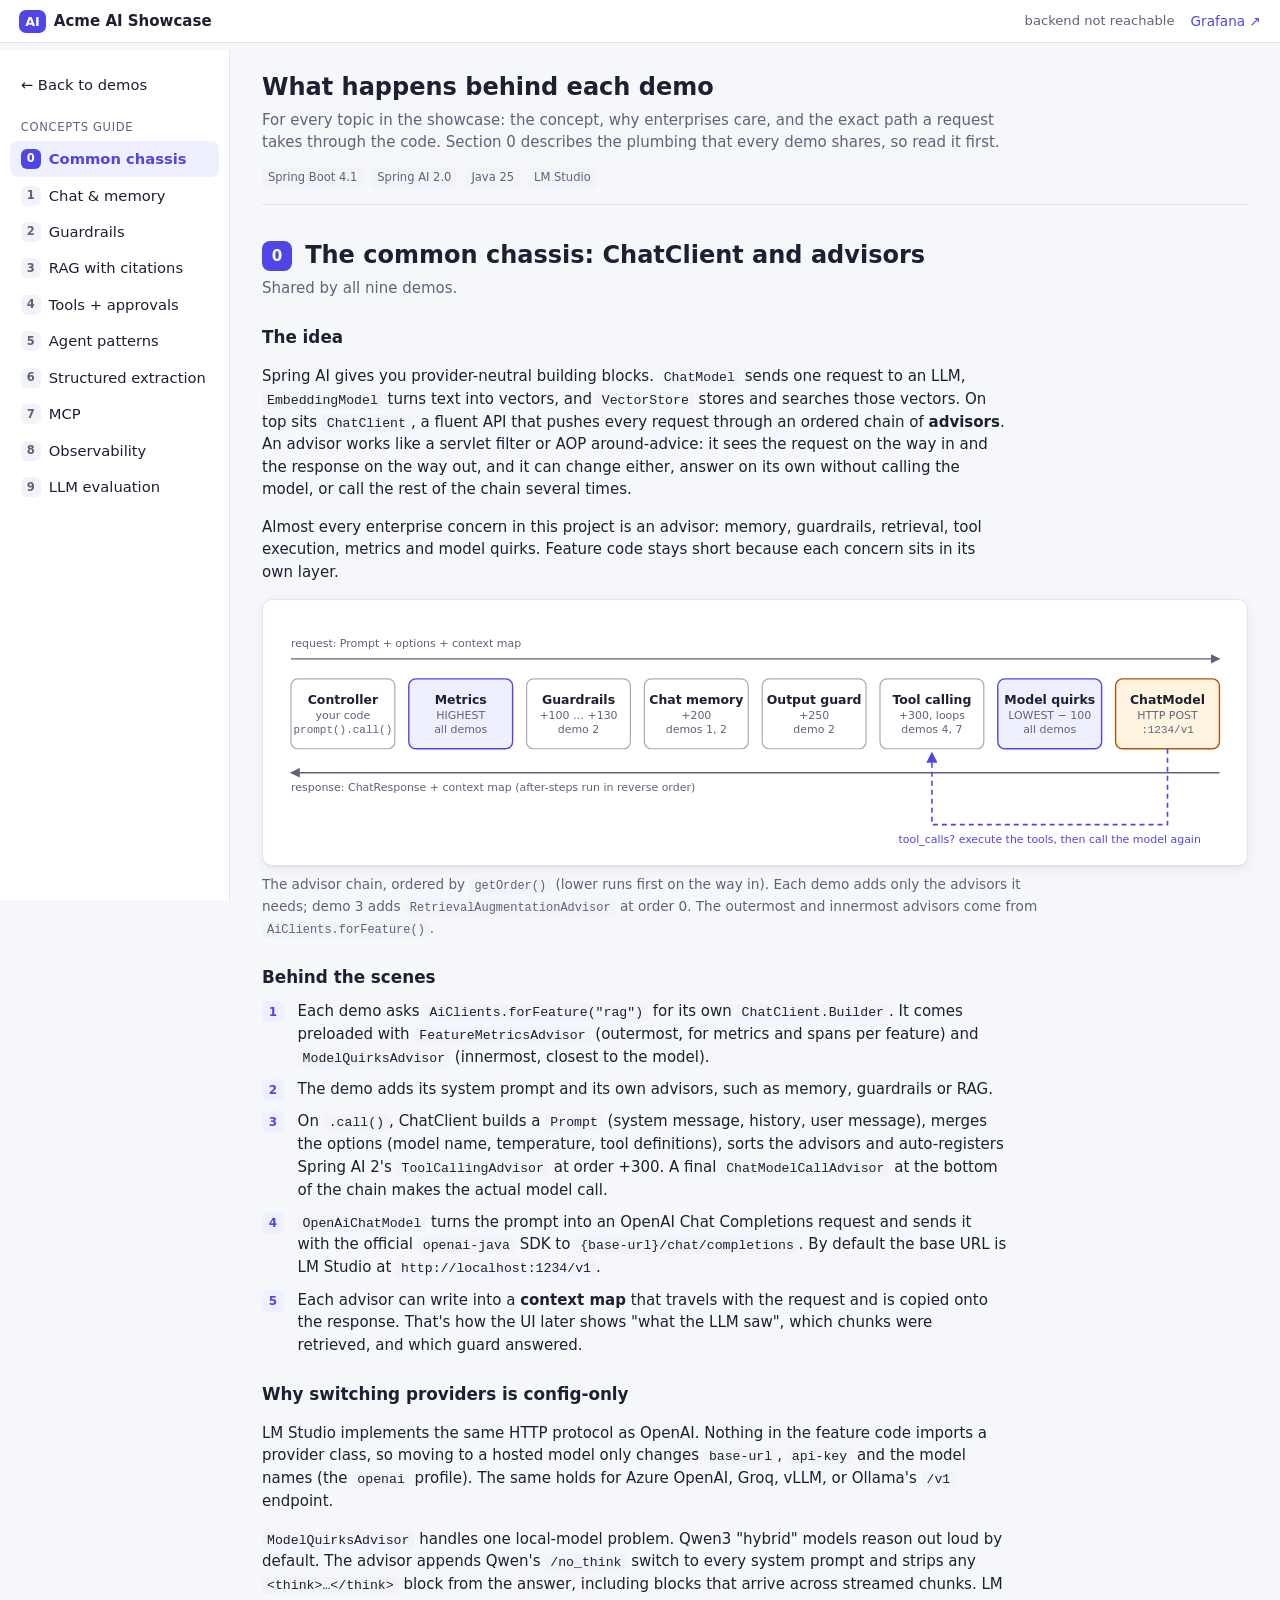
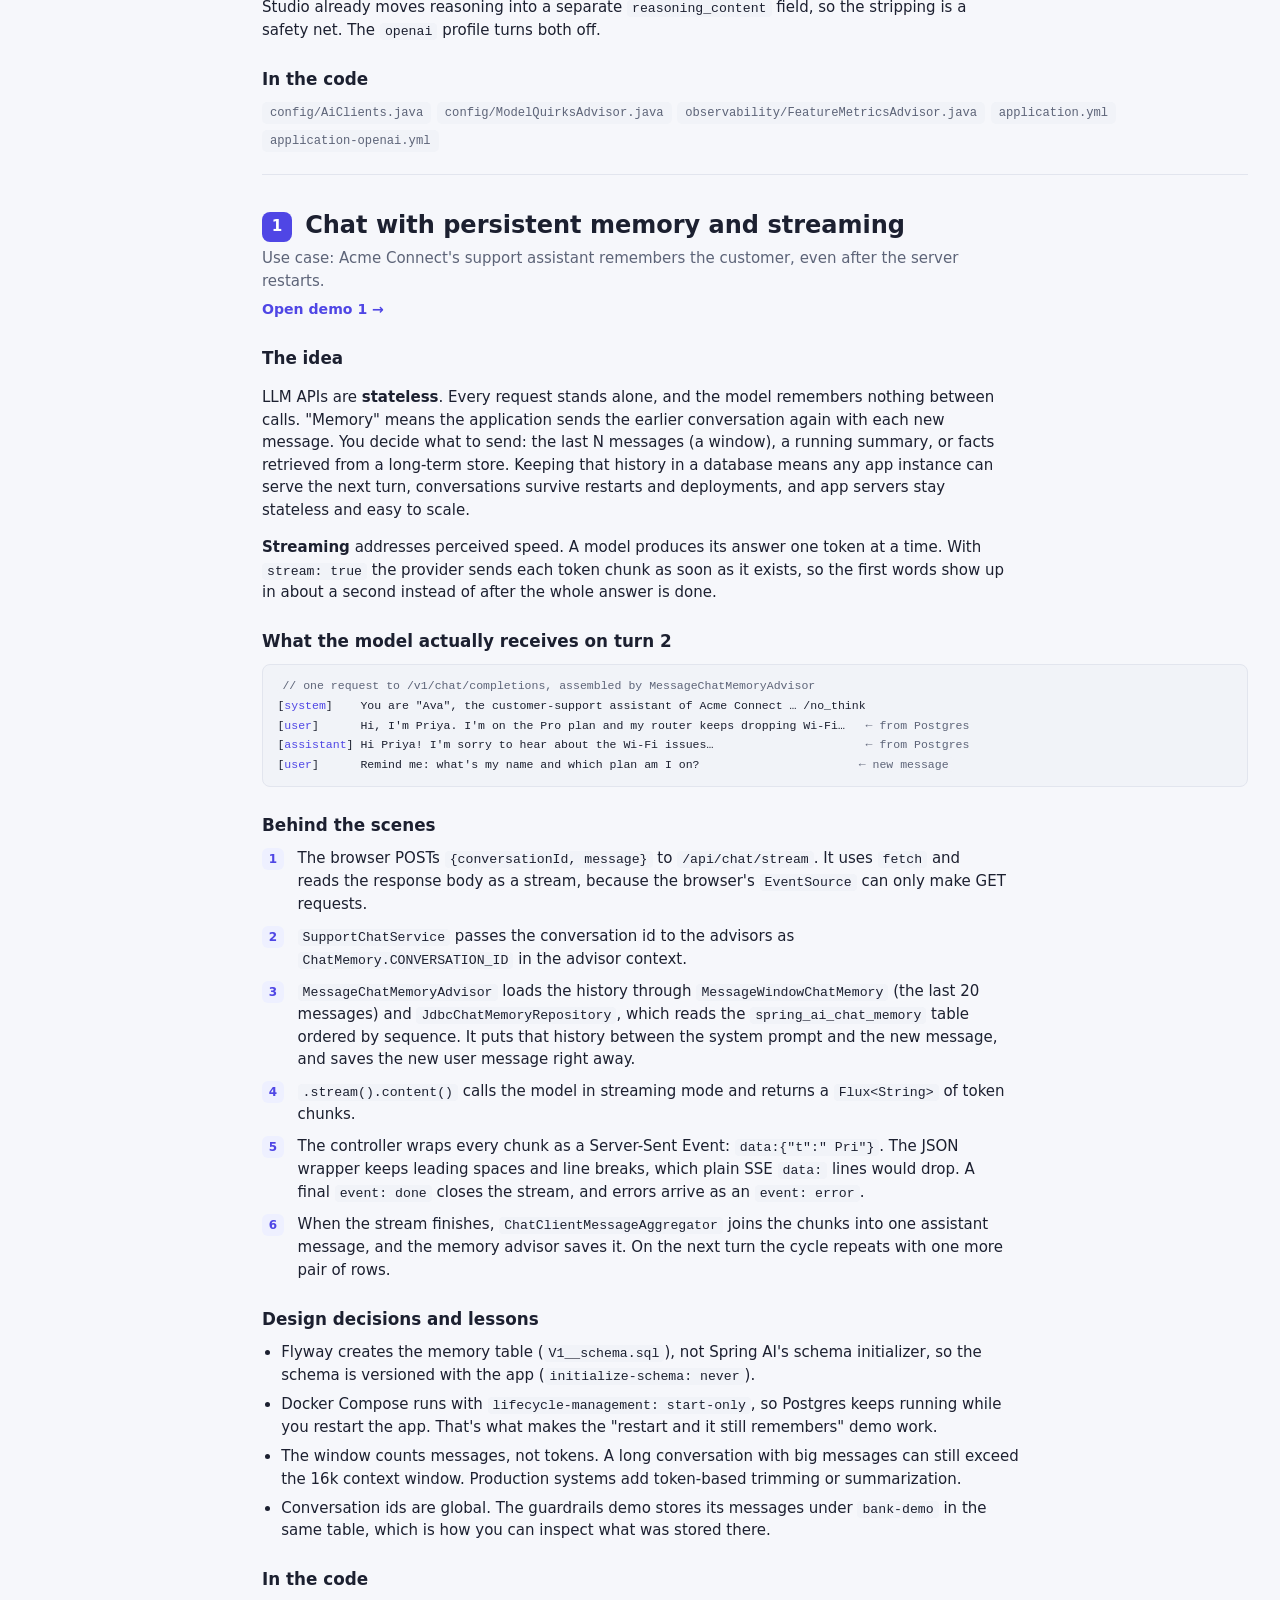
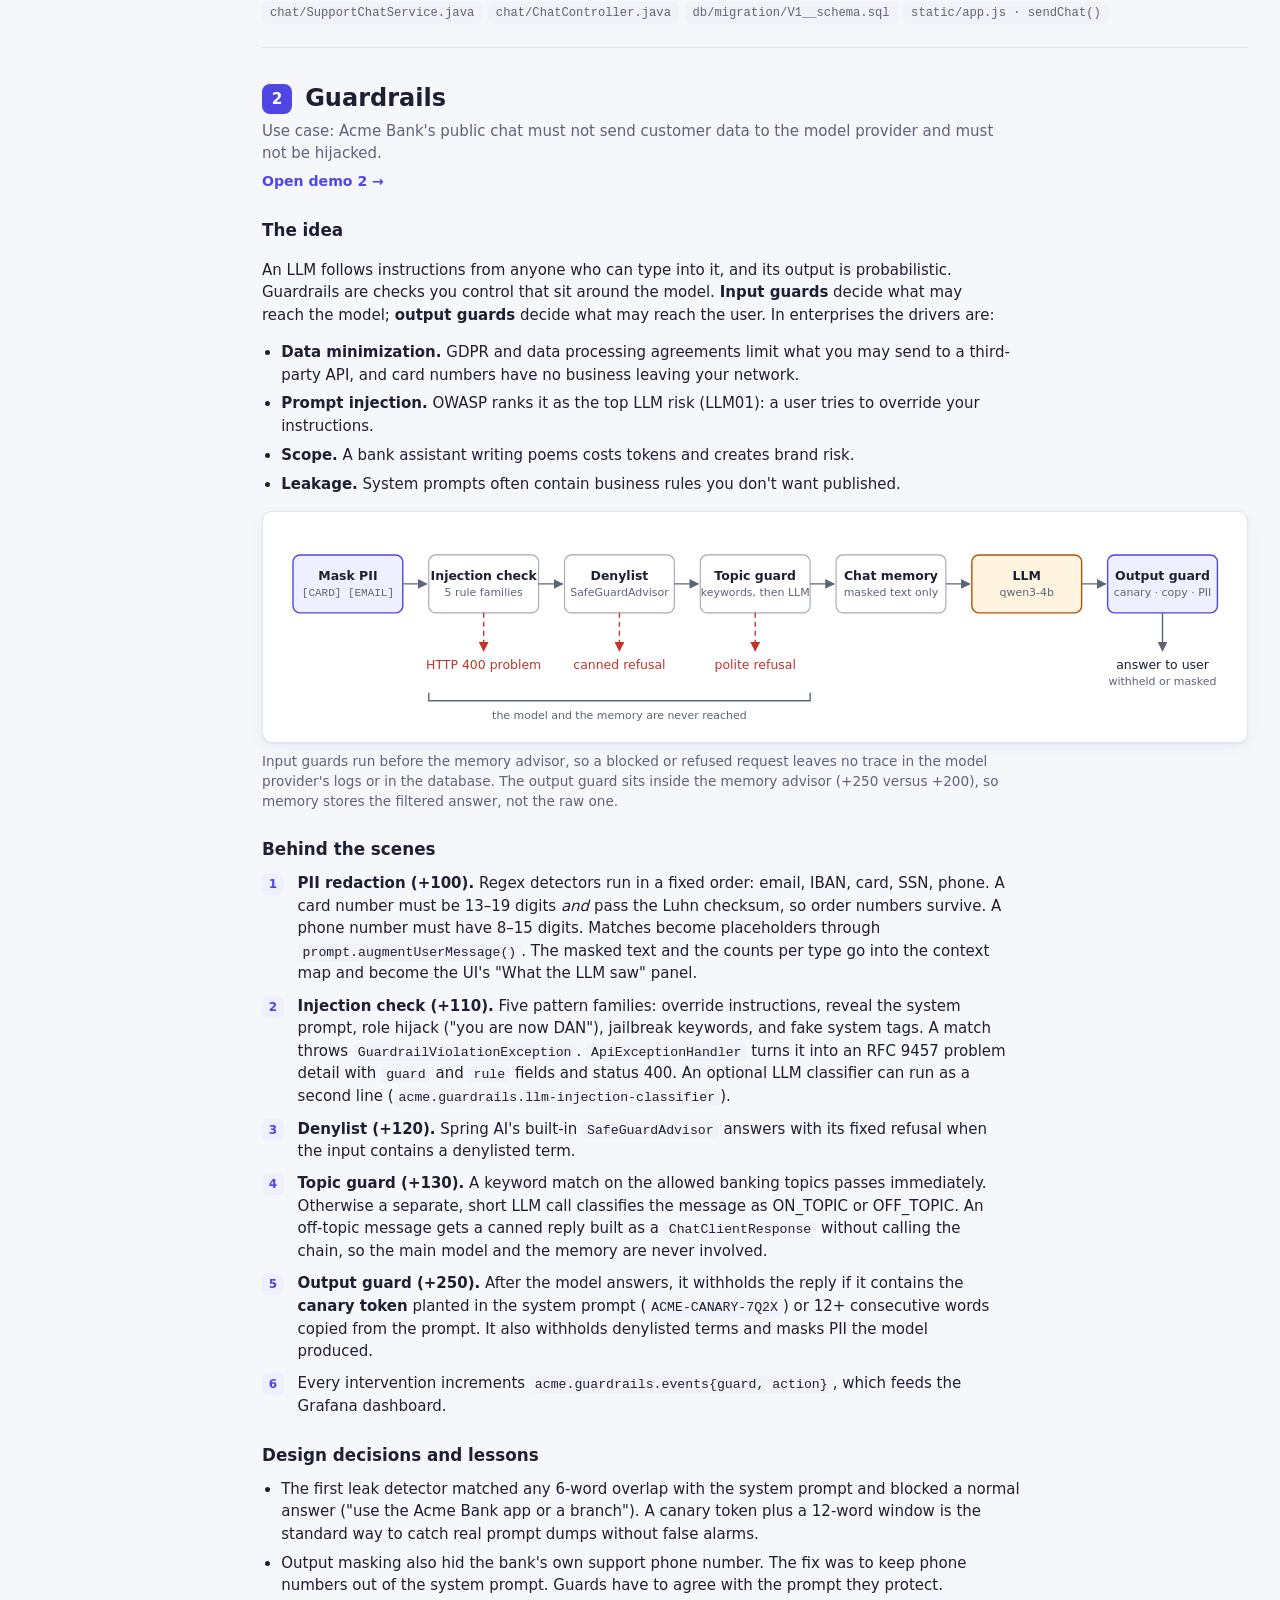
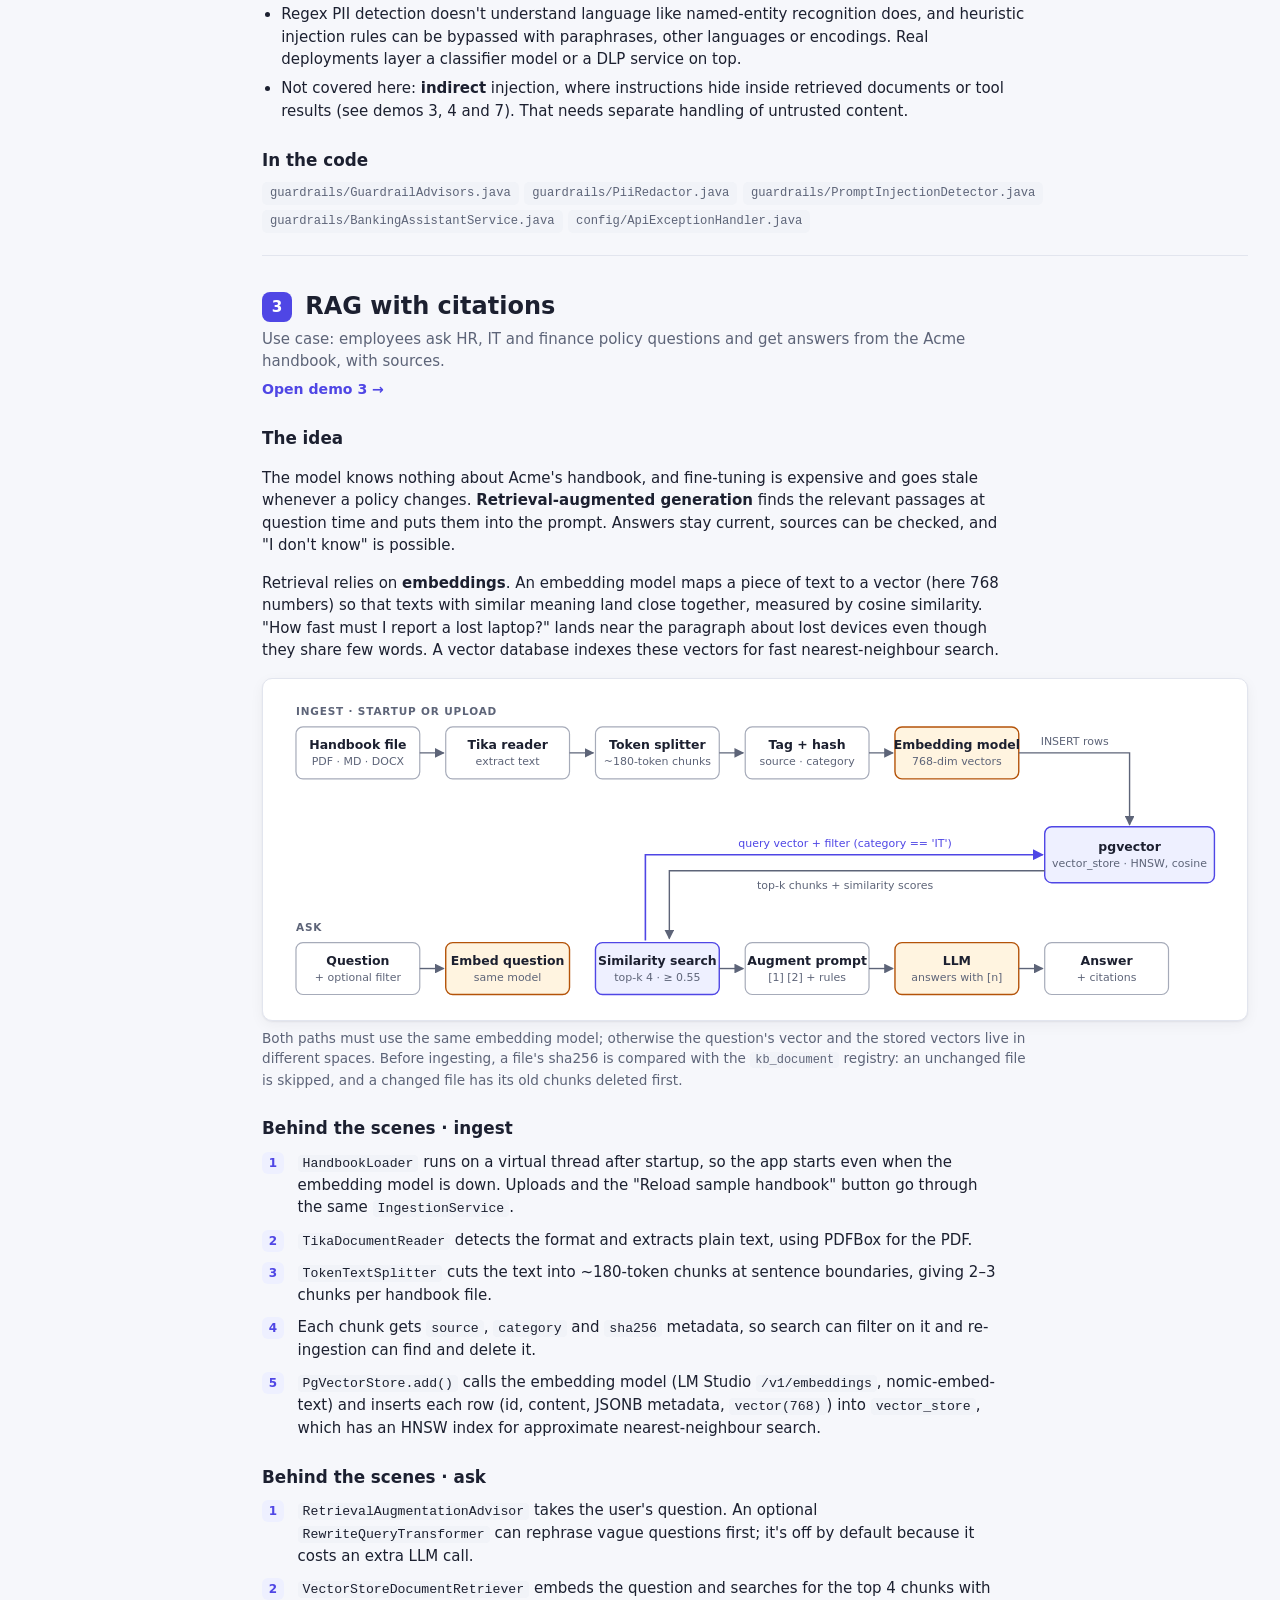
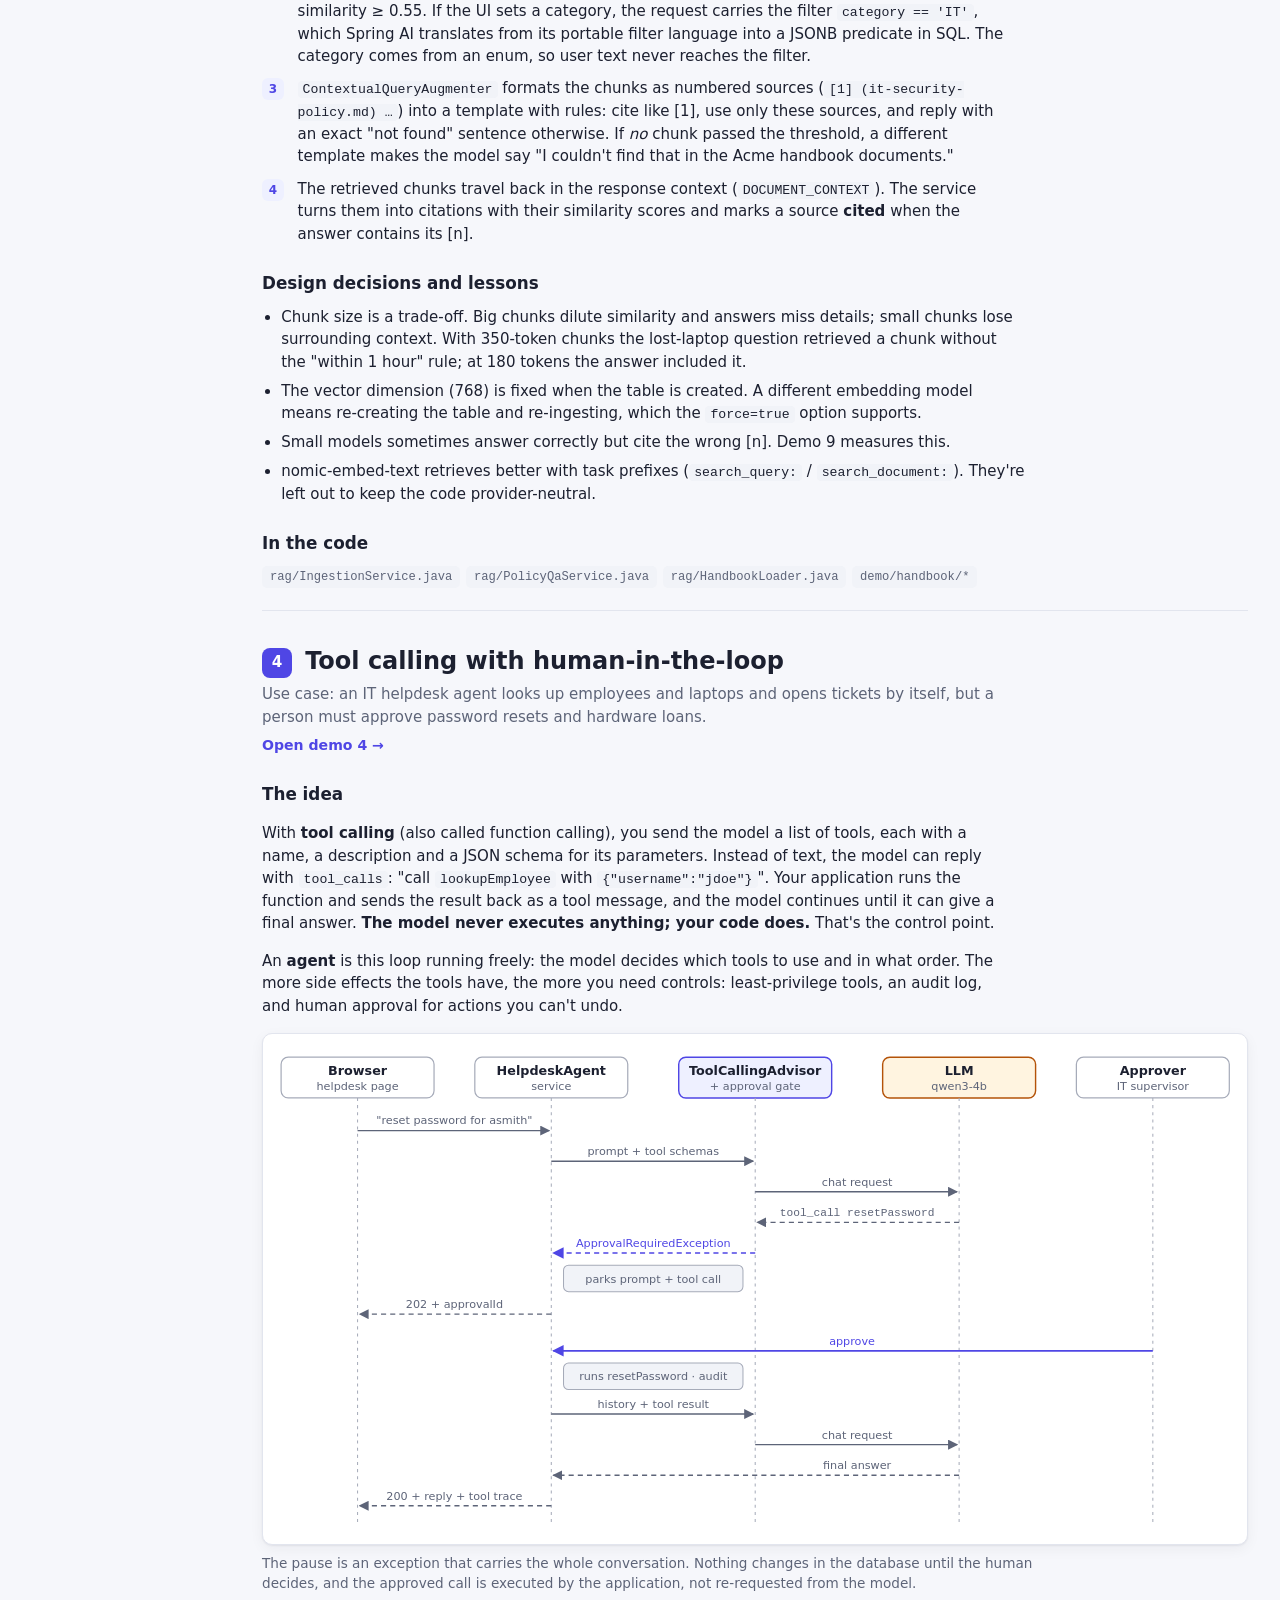
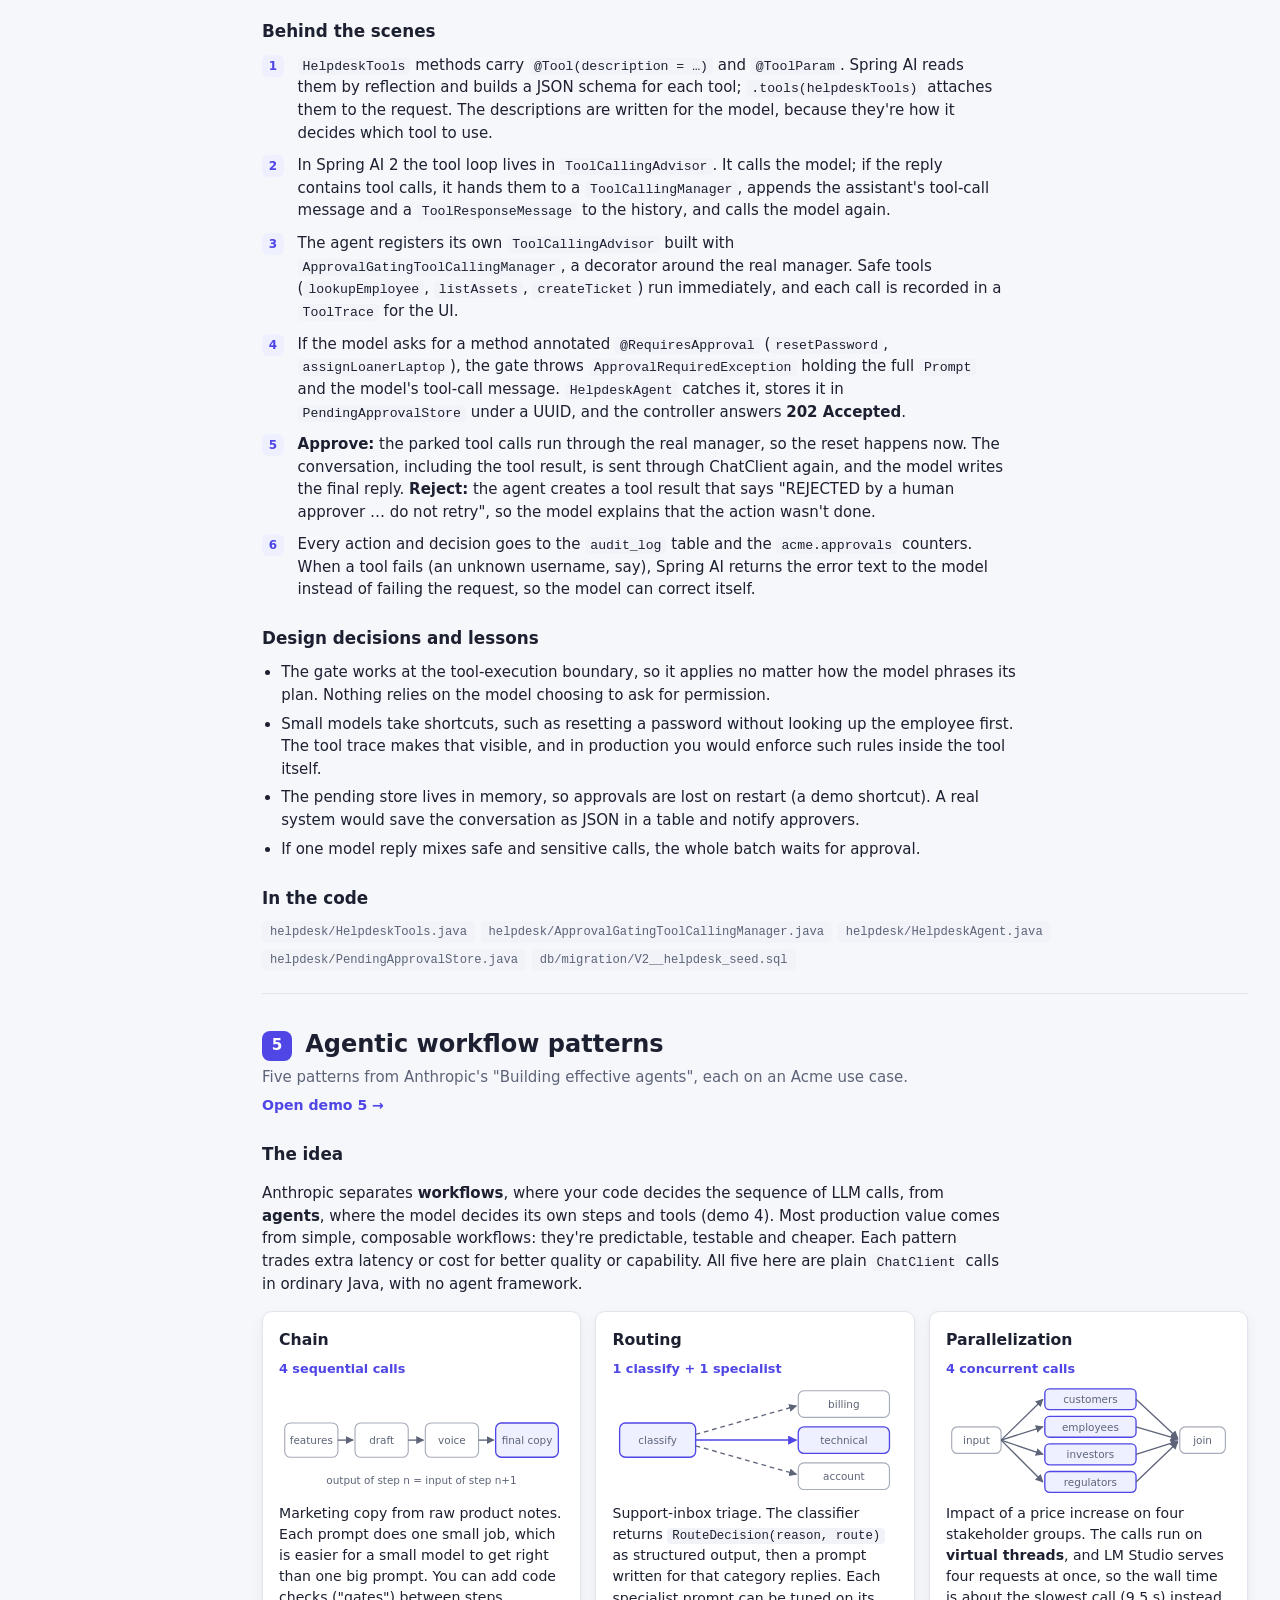
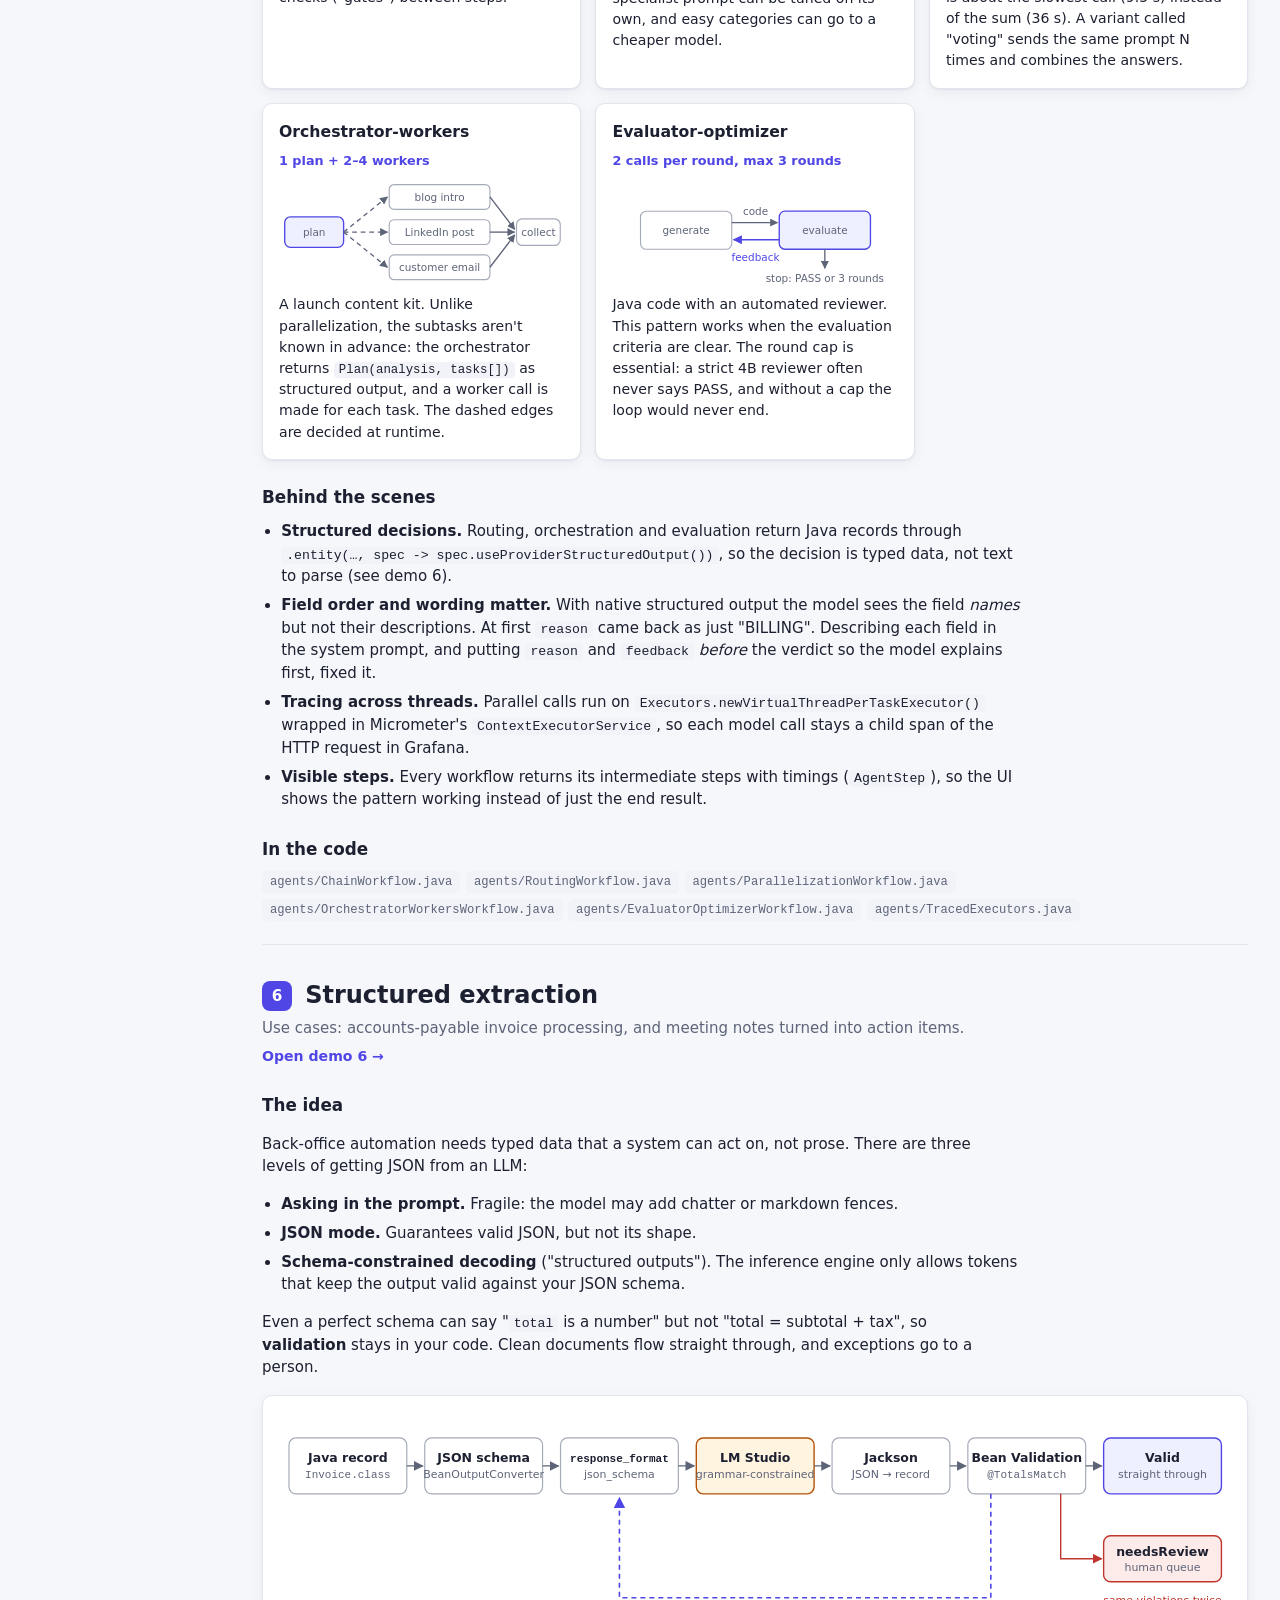
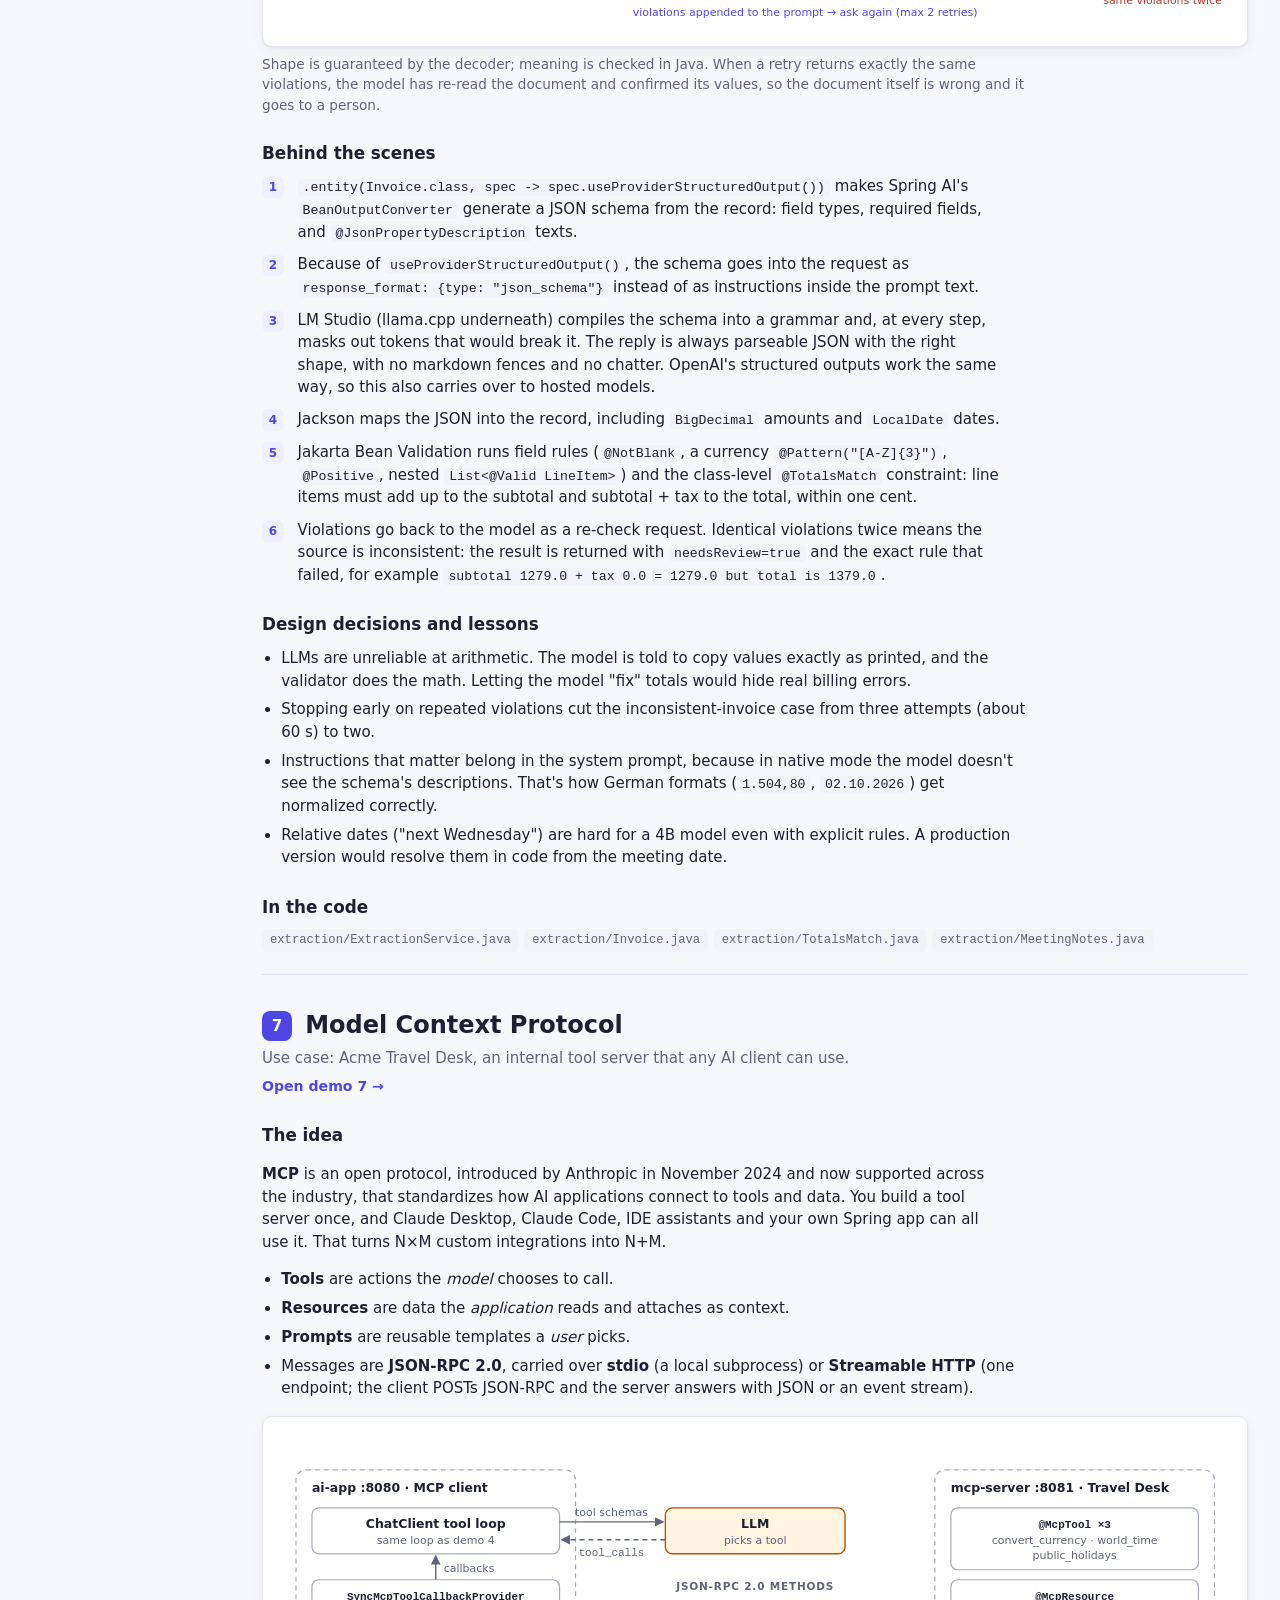
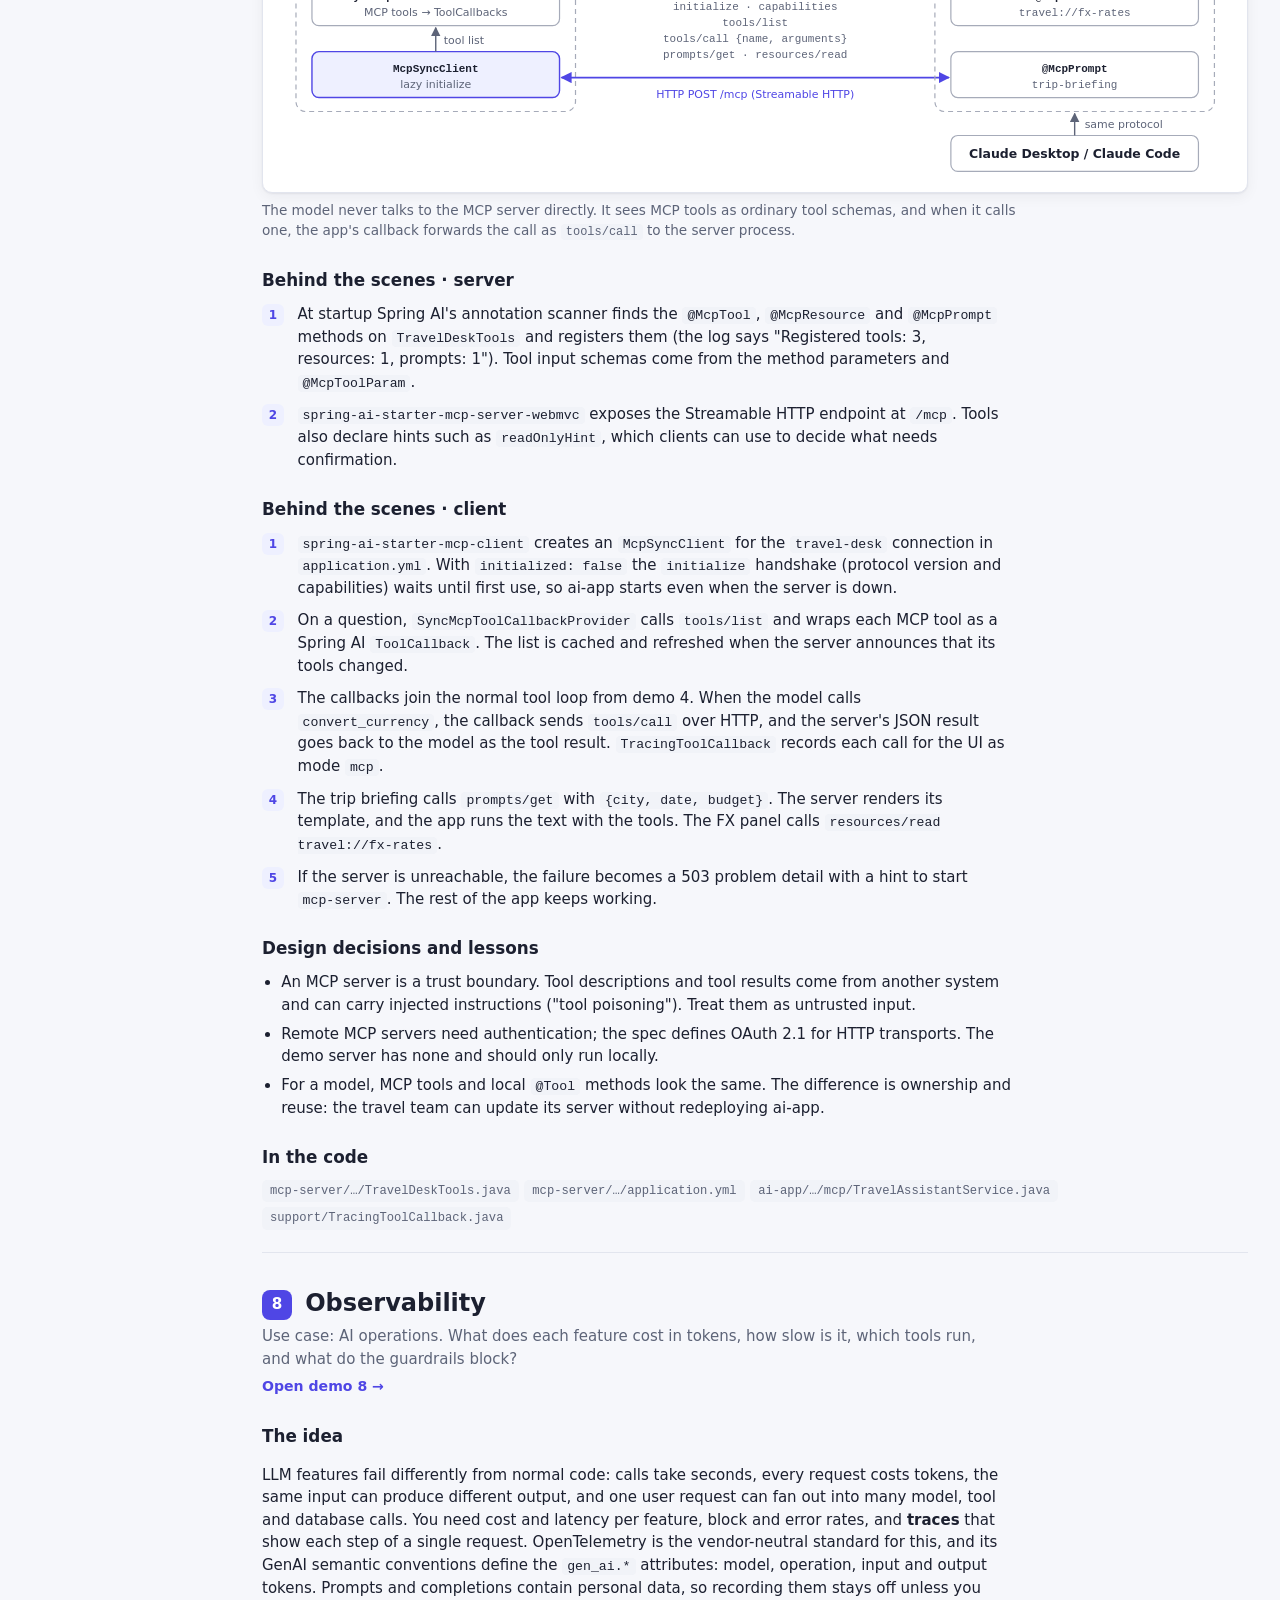
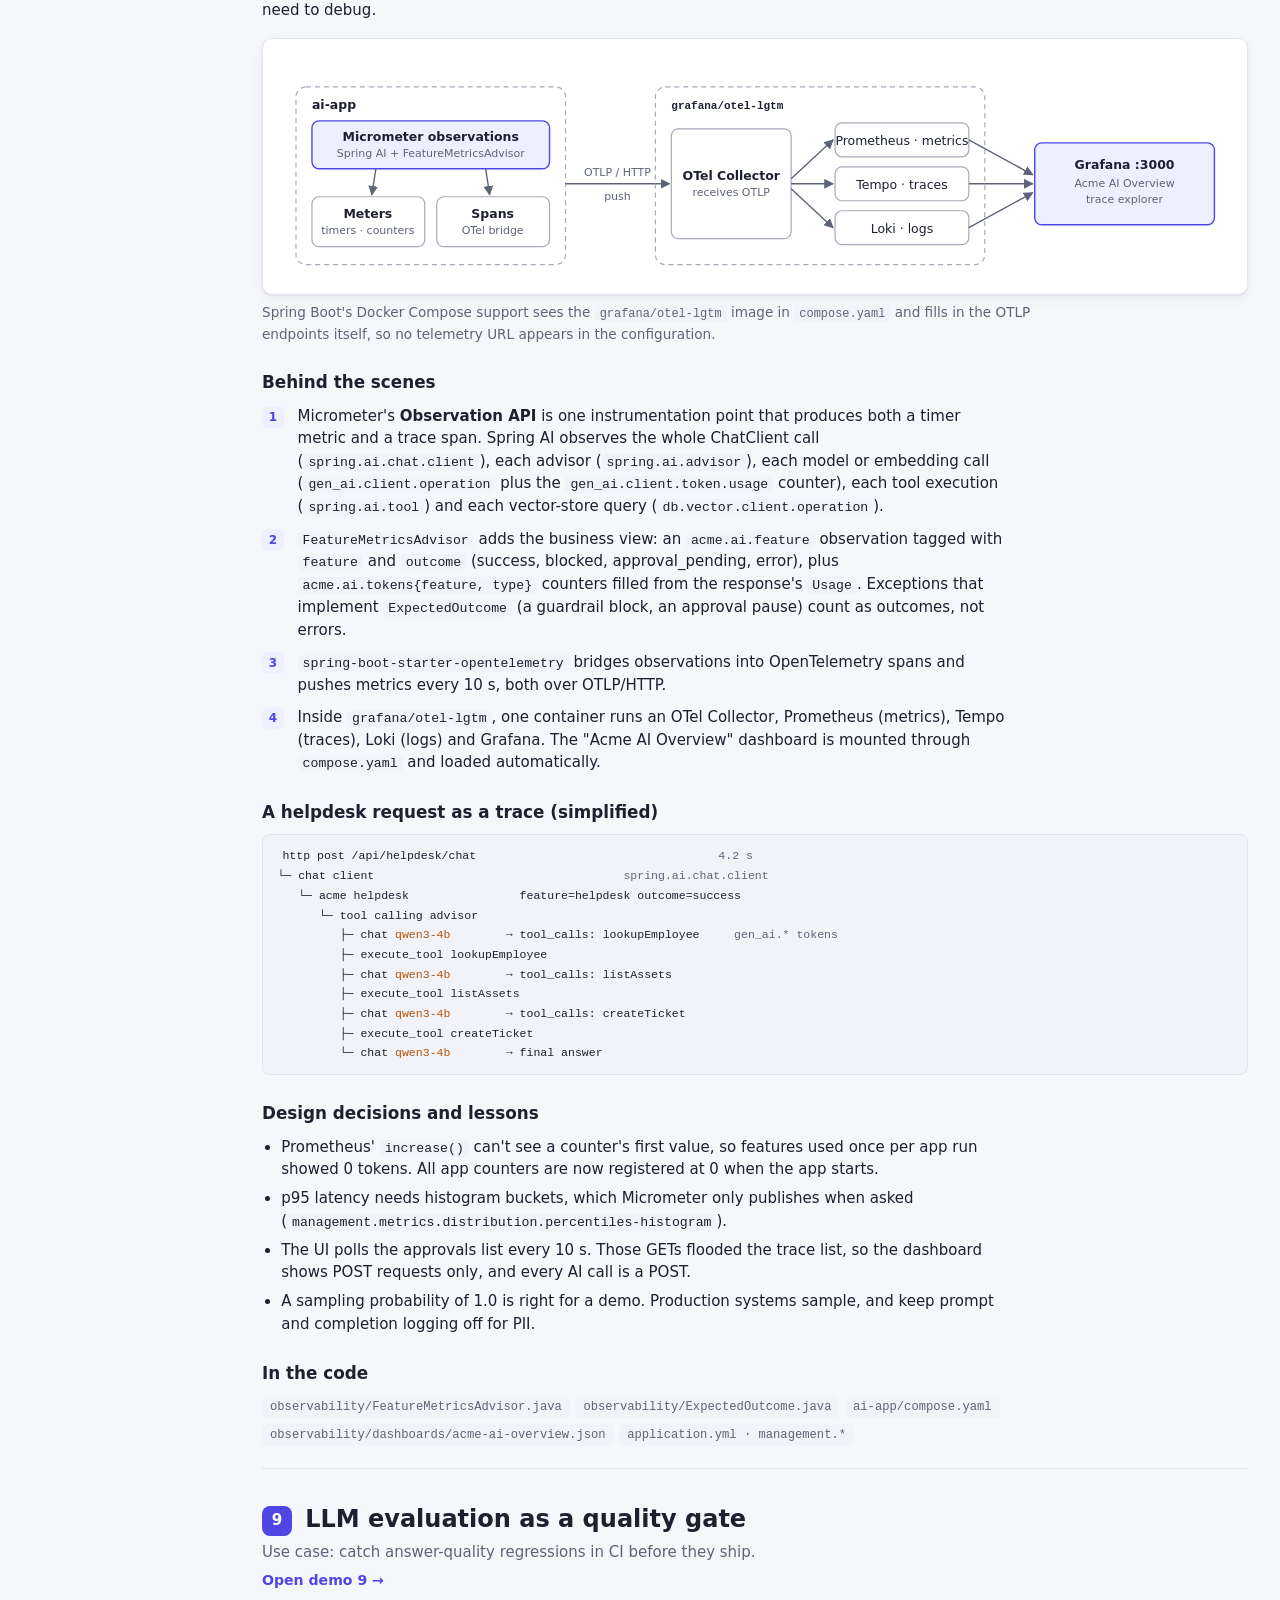
==== commit cafc9570: "Restyle concepts guide to match the demo UI concepts.html now uses the demo UI's styles.css and layo" ====
--- a/ai-app/src/main/resources/static/concepts.html
+++ b/ai-app/src/main/resources/static/concepts.html
@@ -2,184 +2,115 @@
 <html lang="en">
 <head>
 <meta charset="utf-8">
-<meta name="viewport" content="width=device-width, initial-scale=1, viewport-fit=cover">
-<title>Acme AI Showcase Internals</title>
+<meta name="viewport" content="width=device-width, initial-scale=1">
+<title>Concepts guide · Acme AI Showcase</title>
+<link rel="stylesheet" href="styles.css">
 <link rel="icon" href="data:image/svg+xml,<svg xmlns='http://www.w3.org/2000/svg' viewBox='0 0 32 32'><rect width='32' height='32' rx='8' fill='%234f46e5'/><text x='16' y='22' font-size='16' text-anchor='middle' fill='white' font-family='sans-serif' font-weight='700'>AI</text></svg>">
-<link rel="preconnect" href="https://fonts.googleapis.com">
-<link rel="preconnect" href="https://fonts.gstatic.com" crossorigin>
-<link rel="stylesheet" href="https://fonts.googleapis.com/css2?family=IBM+Plex+Mono:wght@400;500&family=IBM+Plex+Sans:wght@400;500;600&family=Source+Serif+4:opsz,wght@8..60,500;8..60,600&display=swap">
 <style>
-/* Layout: sticky table of contents on the left, one reading column on the right; diagrams use the full column. */
-:root {
-  --bg: #f3f5f6;
-  --surface: #ffffff;
-  --fg: #18212b;
-  --muted: #5a6573;
-  --line: #d8dee4;
-  --line-strong: #9aa6b2;
-  --accent: #0c6b75;
-  --accent-soft: #dff0f1;
-  --llm: #9a5a14;
-  --llm-soft: #f7ead8;
-  --warn: #a3401f;
-  --warn-soft: #f8e3db;
-  --code-bg: #e9edf0;
-  --serif: "Source Serif 4", Georgia, "Times New Roman", serif;
-  --sans: "IBM Plex Sans", "Segoe UI", system-ui, -apple-system, sans-serif;
-  --mono: "IBM Plex Mono", ui-monospace, Consolas, "Courier New", monospace;
+/* Guide-specific additions on top of styles.css (the demo UI's design tokens and components). */
+:root { --border-strong: color-mix(in srgb, var(--muted) 45%, var(--border)); }
+
+.guide section.topic { padding: 2rem 0 1rem; border-top: 1px solid var(--border); scroll-margin-top: 64px; }
+.guide section.topic:first-of-type { border-top: none; }
+.guide .intro { max-width: 820px; margin-bottom: 1rem; }
+.guide .intro .row { margin-top: .9rem; }
+.guide p, .guide li { max-width: 78ch; }
+.guide .pagehead .deeplink { margin-top: .4rem; }
+
+ol.steps { counter-reset: s; list-style: none; padding: 0; margin: .4rem 0; display: grid; gap: .6rem; }
+ol.steps > li { counter-increment: s; display: grid; grid-template-columns: 26px minmax(0, 1fr); gap: .6rem; }
+ol.steps > li::before {
+  content: counter(s); display: grid; place-items: center; width: 22px; height: 22px; margin-top: 1px;
+  border-radius: 6px; background: var(--accent-soft); color: var(--accent); font-size: .75rem; font-weight: 700;
 }
-@media (prefers-color-scheme: dark) {
-  :root:not([data-theme="light"]) {
-    --bg: #10151a; --surface: #161d24; --fg: #e1e7ec; --muted: #98a4b0; --line: #26313b; --line-strong: #4f5e6c;
-    --accent: #4db6bf; --accent-soft: #14343a; --llm: #e0a35a; --llm-soft: #3a2a16; --warn: #ec8a68; --warn-soft: #3b1f17;
-    --code-bg: #0c1115; color-scheme: dark;
-  }
-}
-:root[data-theme="dark"] {
-  --bg: #10151a; --surface: #161d24; --fg: #e1e7ec; --muted: #98a4b0; --line: #26313b; --line-strong: #4f5e6c;
-  --accent: #4db6bf; --accent-soft: #14343a; --llm: #e0a35a; --llm-soft: #3a2a16; --warn: #ec8a68; --warn-soft: #3b1f17;
-  --code-bg: #0c1115; color-scheme: dark;
-}
-* { box-sizing: border-box; }
-body { margin: 0; }
-[hidden] { display: none !important; }
-.toc .back { display: inline-block; margin: 0 0 18px; font-weight: 600; text-decoration: none; color: var(--accent); }
-.try { font-weight: 600; text-decoration: none; white-space: nowrap; margin-left: 4px; }
-.try:hover, .toc .back:hover { text-decoration: underline; }
-body { background: var(--bg); color: var(--fg); font-family: var(--sans); font-size: 16px; line-height: 1.6; }
-a { color: var(--accent); }
-a:focus-visible, summary:focus-visible { outline: 2px solid var(--accent); outline-offset: 2px; border-radius: 3px; }
-
-.wrap {
-  display: grid; grid-template-columns: 210px minmax(0, 1fr); gap: 56px;
-  max-width: 1180px; margin: 0 auto;
-  padding-block: 48px 96px;
-  padding-left: max(16px, env(safe-area-inset-left, 0px));
-  padding-right: max(16px, env(safe-area-inset-right, 0px));
-}
-.toc { position: sticky; top: calc(env(safe-area-inset-top, 0px) + 24px); align-self: start; font-size: 14px; }
-.toc p { margin: 0 0 10px; font-size: 11px; letter-spacing: .09em; text-transform: uppercase; color: var(--muted); font-weight: 600; }
-.toc ol { list-style: none; margin: 0; padding: 0; display: grid; gap: 2px; }
-.toc a { display: grid; grid-template-columns: 22px 1fr; gap: 6px; padding: 5px 8px; border-radius: 6px; color: var(--fg); text-decoration: none; }
-.toc a:hover { background: var(--surface); }
-.toc .n { font-family: var(--mono); font-size: 12px; color: var(--accent); padding-top: 1px; }
-
-main { min-width: 0; }
-header.intro { max-width: 70ch; margin-bottom: 40px; }
-.eyebrow { font-size: 12px; letter-spacing: .09em; text-transform: uppercase; color: var(--muted); font-weight: 600; margin: 0 0 10px; }
-h1 { font-family: var(--serif); font-weight: 600; font-size: clamp(2rem, 4.2vw, 2.9rem); line-height: 1.12; margin: 0 0 16px; text-wrap: balance; letter-spacing: -.01em; }
-h2 { font-family: var(--serif); font-weight: 600; font-size: 1.9rem; line-height: 1.2; margin: 0; text-wrap: balance; }
-h3 { font-size: .8rem; letter-spacing: .09em; text-transform: uppercase; color: var(--muted); margin: 32px 0 10px; font-weight: 600; }
-p, li { max-width: 70ch; }
-.lede { font-size: 1.12rem; color: var(--muted); margin: 0; }
-
-section.topic { padding-block: 44px; border-top: 1px solid var(--line); }
-.topic-head { display: grid; grid-template-columns: auto 1fr; gap: 6px 16px; align-items: baseline; margin-bottom: 8px; }
-.topic-num { font-family: var(--mono); font-size: 1rem; color: var(--accent); }
-.usecase { grid-column: 2; margin: 4px 0 0; color: var(--muted); }
-
-code { font-family: var(--mono); font-size: .86em; background: var(--code-bg); padding: 1px 5px; border-radius: 4px; overflow-wrap: anywhere; }
-pre { font-family: var(--mono); font-size: 13px; line-height: 1.55; background: var(--code-bg); border: 1px solid var(--line); border-radius: 8px; padding: 14px 16px; overflow-x: auto; margin: 16px 0; max-width: 100%; }
-pre code { background: none; padding: 0; font-size: inherit; }
-pre .c { color: var(--muted); }
-pre .k { color: var(--accent); }
-pre .m { color: var(--llm); }
-
-ol.steps { counter-reset: s; list-style: none; padding: 0; margin: 0; display: grid; gap: 12px; }
-ol.steps > li { counter-increment: s; display: grid; grid-template-columns: 28px minmax(0, 1fr); gap: 10px; }
-ol.steps > li::before { content: counter(s); font-family: var(--mono); font-size: 12px; color: var(--accent); border: 1px solid var(--accent); border-radius: 50%; width: 22px; height: 22px; display: grid; place-items: center; margin-top: 2px; }
-ul.notes { padding-left: 1.1rem; margin: 0; display: grid; gap: 8px; }
-.files { display: flex; flex-wrap: wrap; gap: 6px; margin: 0; padding: 0; list-style: none; }
-.files li code { display: inline-block; }
-
-figure { margin: 24px 0; }
-.fig-scroll { overflow-x: auto; background: var(--surface); border: 1px solid var(--line); border-radius: 10px; padding: 14px; }
-figcaption { font-size: 14px; color: var(--muted); margin-top: 10px; max-width: 75ch; }
+ul.notes { padding-left: 1.2rem; margin: .4rem 0; display: grid; gap: .4rem; }
+ul.files { list-style: none; padding: 0; margin: .4rem 0; display: flex; flex-wrap: wrap; gap: .35rem; }
+ul.files li { font-family: ui-monospace, Consolas, monospace; font-size: .76rem; background: var(--code-bg); color: var(--muted); border-radius: 5px; padding: 2px 8px; }
+ul.files code { background: none; padding: 0; font-size: inherit; color: inherit; }
+
+figure { margin: 1rem 0; }
+.fig-scroll { overflow-x: auto; background: var(--panel); border: 1px solid var(--border); border-radius: var(--radius); padding: .8rem; box-shadow: var(--shadow); }
+figcaption { color: var(--muted); font-size: .85rem; margin-top: .45rem; max-width: 90ch; }
 svg.dg { display: block; width: 100%; min-width: 760px; height: auto; }
-
-.dg text { fill: var(--fg); font-family: var(--sans); font-size: 12.5px; }
+pre.code .c { color: var(--muted); }
+pre.code .k { color: var(--accent); }
+pre.code .m { color: var(--warn); }
+
+.patterns { display: grid; grid-template-columns: repeat(auto-fill, minmax(280px, 1fr)); gap: .9rem; margin: 1rem 0; }
+.pattern { background: var(--panel); border: 1px solid var(--border); border-radius: var(--radius); padding: 1rem; box-shadow: var(--shadow); display: grid; gap: .45rem; align-content: start; min-width: 0; }
+.pattern h4 { margin: 0; font-size: .98rem; }
+.pattern .meta { color: var(--accent); font-weight: 600; }
+.pattern p { margin: 0; font-size: .88rem; }
+.pattern svg { width: 100%; height: auto; display: block; min-width: 0; }
+
+/* diagrams: same palette as the demo UI (indigo = our code, amber = model calls, red = early exits) */
+.dg text { fill: var(--text); font-family: system-ui, -apple-system, "Segoe UI", Roboto, sans-serif; font-size: 12.5px; }
 .dg .t-b { font-weight: 600; }
 .dg .t-sub { fill: var(--muted); font-size: 11px; }
-.dg .t-mono { font-family: var(--mono); font-size: 11px; }
+.dg .t-mono { font-family: ui-monospace, Consolas, monospace; font-size: 11px; }
 .dg .t-acc { fill: var(--accent); }
-.dg .t-warn { fill: var(--warn); }
-.dg .t-cap { fill: var(--muted); font-size: 10.5px; letter-spacing: .09em; font-weight: 600; }
-.dg .nd { fill: var(--surface); stroke: var(--line-strong); stroke-width: 1.2; }
+.dg .t-warn { fill: var(--bad); }
+.dg .t-cap { fill: var(--muted); font-size: 10.5px; letter-spacing: .08em; font-weight: 600; }
+.dg .nd { fill: var(--panel); stroke: var(--border-strong); stroke-width: 1.2; }
 .dg .nd-acc { fill: var(--accent-soft); stroke: var(--accent); stroke-width: 1.4; }
-.dg .nd-llm { fill: var(--llm-soft); stroke: var(--llm); stroke-width: 1.4; }
-.dg .nd-warn { fill: var(--warn-soft); stroke: var(--warn); stroke-width: 1.4; }
-.dg .nd-note { fill: var(--code-bg); stroke: var(--line-strong); stroke-width: 1; }
-.dg .grp { fill: none; stroke: var(--line-strong); stroke-width: 1.2; stroke-dasharray: 5 4; }
+.dg .nd-llm { fill: var(--warn-soft); stroke: var(--warn); stroke-width: 1.4; }
+.dg .nd-warn { fill: var(--bad-soft); stroke: var(--bad); stroke-width: 1.4; }
+.dg .nd-note { fill: var(--code-bg); stroke: var(--border-strong); stroke-width: 1; }
+.dg .grp { fill: none; stroke: var(--border-strong); stroke-width: 1.2; stroke-dasharray: 5 4; }
 .dg .ed { stroke: var(--muted); stroke-width: 1.4; fill: none; }
 .dg .ed-acc { stroke: var(--accent); stroke-width: 1.6; fill: none; }
-.dg .ed-warn { stroke: var(--warn); stroke-width: 1.4; fill: none; }
+.dg .ed-warn { stroke: var(--bad); stroke-width: 1.4; fill: none; }
 .dg .dash { stroke-dasharray: 5 4; }
-.dg .life { stroke: var(--line-strong); stroke-width: 1; stroke-dasharray: 3 4; }
+.dg .life { stroke: var(--border-strong); stroke-width: 1; stroke-dasharray: 3 4; }
 .dg .mk { fill: var(--muted); }
 .dg .mk-acc { fill: var(--accent); }
-.dg .mk-warn { fill: var(--warn); }
-
-.patterns { display: grid; grid-template-columns: repeat(auto-fit, minmax(280px, 1fr)); gap: 16px; margin: 20px 0; }
-.pattern { background: var(--surface); border: 1px solid var(--line); border-radius: 10px; padding: 16px; min-width: 0; display: grid; gap: 8px; align-content: start; }
-.pattern h4 { margin: 0; font-size: 1rem; }
-.pattern .meta { font-family: var(--mono); font-size: 12px; color: var(--accent); }
-.pattern p { margin: 0; font-size: 14.5px; }
-.pattern svg { width: 100%; height: auto; display: block; }
-
-.tablewrap { overflow-x: auto; margin: 16px 0; }
-table { border-collapse: collapse; width: 100%; font-size: 14.5px; background: var(--surface); border: 1px solid var(--line); border-radius: 8px; overflow: hidden; }
-th, td { text-align: left; padding: 9px 12px; border-bottom: 1px solid var(--line); vertical-align: top; }
-th { font-size: 12px; letter-spacing: .06em; text-transform: uppercase; color: var(--muted); background: var(--code-bg); font-weight: 600; }
+.dg .mk-warn { fill: var(--bad); }
+
 td.num { font-variant-numeric: tabular-nums; white-space: nowrap; }
-.pill { display: inline-block; font-size: 12px; font-weight: 600; padding: 1px 9px; border-radius: 999px; white-space: nowrap; }
-.pill.ok { background: var(--accent-soft); color: var(--accent); }
-.pill.bad { background: var(--warn-soft); color: var(--warn); }
-
-.callout { border-left: 3px solid var(--llm); background: var(--llm-soft); padding: 12px 16px; border-radius: 0 8px 8px 0; margin: 20px 0; max-width: 72ch; }
-.callout p { margin: 0; }
-
-@media (max-width: 920px) {
-  .wrap { grid-template-columns: minmax(0, 1fr); gap: 24px; padding-block: 28px 72px; }
-  .toc { position: static; }
-  .toc ol { grid-template-columns: repeat(auto-fill, minmax(180px, 1fr)); }
-  h2 { font-size: 1.55rem; }
-}
-
+.panel.warn p { margin: 0; }
 </style>
 </head>
 <body>
-
-<div class="wrap">
-  <nav class="toc" aria-label="Contents">
-    <a class="back" href="/">← Back to the demos</a>
-    <p>Contents</p>
-    <ol>
-      <li><a href="#s0"><span class="n">0</span><span>The common chassis</span></a></li>
-      <li><a href="#s1"><span class="n">1</span><span>Chat memory &amp; streaming</span></a></li>
-      <li><a href="#s2"><span class="n">2</span><span>Guardrails</span></a></li>
-      <li><a href="#s3"><span class="n">3</span><span>RAG with citations</span></a></li>
-      <li><a href="#s4"><span class="n">4</span><span>Tools + human approval</span></a></li>
-      <li><a href="#s5"><span class="n">5</span><span>Agent patterns</span></a></li>
-      <li><a href="#s6"><span class="n">6</span><span>Structured extraction</span></a></li>
-      <li><a href="#s7"><span class="n">7</span><span>MCP</span></a></li>
-      <li><a href="#s8"><span class="n">8</span><span>Observability</span></a></li>
-      <li><a href="#s9"><span class="n">9</span><span>LLM evaluation</span></a></li>
-    </ol>
+<header class="topbar">
+  <a class="brand" href="/#home"><span class="logo">AI</span> Acme AI Showcase</a>
+  <div class="status" id="status">connecting…</div>
+  <a class="toplink" id="grafanaLink" href="http://localhost:3000/d/acme-ai-overview" target="_blank" rel="noopener">Grafana ↗</a>
+</header>
+
+<div class="layout">
+  <nav class="sidebar" id="nav" aria-label="Concepts guide">
+    <a href="/#home">← Back to demos</a>
+    <div class="navgroup">Concepts guide</div>
+    <a href="#s0" data-nav="s0"><b>0</b> Common chassis</a>
+    <a href="#s1" data-nav="s1"><b>1</b> Chat &amp; memory</a>
+    <a href="#s2" data-nav="s2"><b>2</b> Guardrails</a>
+    <a href="#s3" data-nav="s3"><b>3</b> RAG with citations</a>
+    <a href="#s4" data-nav="s4"><b>4</b> Tools + approvals</a>
+    <a href="#s5" data-nav="s5"><b>5</b> Agent patterns</a>
+    <a href="#s6" data-nav="s6"><b>6</b> Structured extraction</a>
+    <a href="#s7" data-nav="s7"><b>7</b> MCP</a>
+    <a href="#s8" data-nav="s8"><b>8</b> Observability</a>
+    <a href="#s9" data-nav="s9"><b>9</b> LLM evaluation</a>
   </nav>
 
-  <main>
-    <header class="intro">
-      <p class="eyebrow">Spring Boot 4.1 · Spring AI 2.0 · Java 25 · LM Studio</p>
+  <main class="guide" id="main">
+    <section class="intro">
       <h1>What happens behind each demo</h1>
-      <p class="lede">For every topic in the Acme AI Showcase: the concept, why enterprises care, and the exact path a request takes through the code. Section&nbsp;0 describes the plumbing that every demo shares, so read it first.</p>
-    </header>
+      <p class="lead">For every topic in the showcase: the concept, why enterprises care, and the exact path a request takes
+        through the code. Section 0 describes the plumbing that every demo shares, so read it first.</p>
+      <div class="row">
+        <span class="tag">Spring Boot 4.1</span><span class="tag">Spring AI 2.0</span><span class="tag">Java 25</span><span class="tag">LM Studio</span>
+      </div>
+    </section>
 
     <!-- ===================================================================== 0 -->
     <section class="topic" id="s0">
-      <div class="topic-head"><span class="topic-num">00</span><h2>The common chassis: ChatClient and advisors</h2>
-        <p class="usecase">Shared by all nine demos.</p></div>
-
-      <h3>The idea</h3>
+      <div class="pagehead">
+        <h1><span class="num">0</span> The common chassis: ChatClient and advisors</h1>
+        <p class="usecase">Shared by all nine demos.</p>
+      </div>
+
+      <h2>The idea</h2>
       <p>Spring AI gives you provider-neutral building blocks. <code>ChatModel</code> sends one request to an LLM, <code>EmbeddingModel</code> turns text into vectors, and <code>VectorStore</code> stores and searches those vectors. On top sits <code>ChatClient</code>, a fluent API that pushes every request through an ordered chain of <b>advisors</b>. An advisor works like a servlet filter or AOP around-advice: it sees the request on the way in and the response on the way out, and it can change either, answer on its own without calling the model, or call the rest of the chain several times.</p>
       <p>Almost every enterprise concern in this project is an advisor: memory, guardrails, retrieval, tool execution, metrics and model quirks. Feature code stays short because each concern sits in its own layer.</p>
 
@@ -242,7 +173,7 @@
         <figcaption>The advisor chain, ordered by <code>getOrder()</code> (lower runs first on the way in). Each demo adds only the advisors it needs; demo 3 adds <code>RetrievalAugmentationAdvisor</code> at order 0. The outermost and innermost advisors come from <code>AiClients.forFeature()</code>.</figcaption>
       </figure>
 
-      <h3>Behind the scenes</h3>
+      <h2>Behind the scenes</h2>
       <ol class="steps">
         <li><span>Each demo asks <code>AiClients.forFeature("rag")</code> for its own <code>ChatClient.Builder</code>. It comes preloaded with <code>FeatureMetricsAdvisor</code> (outermost, for metrics and spans per feature) and <code>ModelQuirksAdvisor</code> (innermost, closest to the model).</span></li>
         <li><span>The demo adds its system prompt and its own advisors, such as memory, guardrails or RAG.</span></li>
@@ -251,31 +182,34 @@
         <li><span>Each advisor can write into a <b>context map</b> that travels with the request and is copied onto the response. That's how the UI later shows "what the LLM saw", which chunks were retrieved, and which guard answered.</span></li>
       </ol>
 
-      <h3>Why switching providers is config-only</h3>
+      <h2>Why switching providers is config-only</h2>
       <p>LM Studio implements the same HTTP protocol as OpenAI. Nothing in the feature code imports a provider class, so moving to a hosted model only changes <code>base-url</code>, <code>api-key</code> and the model names (the <code>openai</code> profile). The same holds for Azure OpenAI, Groq, vLLM, or Ollama's <code>/v1</code> endpoint.</p>
       <p><code>ModelQuirksAdvisor</code> handles one local-model problem. Qwen3 "hybrid" models reason out loud by default. The advisor appends Qwen's <code>/no_think</code> switch to every system prompt and strips any <code>&lt;think&gt;…&lt;/think&gt;</code> block from the answer, including blocks that arrive across streamed chunks. LM Studio already moves reasoning into a separate <code>reasoning_content</code> field, so the stripping is a safety net. The <code>openai</code> profile turns both off.</p>
 
-      <h3>In the code</h3>
+      <h2>In the code</h2>
       <ul class="files"><li><code>config/AiClients.java</code></li><li><code>config/ModelQuirksAdvisor.java</code></li><li><code>observability/FeatureMetricsAdvisor.java</code></li><li><code>application.yml</code></li><li><code>application-openai.yml</code></li></ul>
     </section>
 
     <!-- ===================================================================== 1 -->
     <section class="topic" id="s1">
-      <div class="topic-head"><span class="topic-num">01</span><h2>Chat with persistent memory and streaming</h2>
-        <p class="usecase">Use case: Acme Connect's support assistant remembers the customer, even after the server restarts. <a class="try" href="/#chat">Open demo 1 →</a></p></div>
-
-      <h3>The idea</h3>
+      <div class="pagehead">
+        <h1><span class="num">1</span> Chat with persistent memory and streaming</h1>
+        <p class="usecase">Use case: Acme Connect's support assistant remembers the customer, even after the server restarts.</p>
+        <a class="deeplink" href="/#chat">Open demo 1 →</a>
+      </div>
+
+      <h2>The idea</h2>
       <p>LLM APIs are <b>stateless</b>. Every request stands alone, and the model remembers nothing between calls. "Memory" means the application sends the earlier conversation again with each new message. You decide what to send: the last N messages (a window), a running summary, or facts retrieved from a long-term store. Keeping that history in a database means any app instance can serve the next turn, conversations survive restarts and deployments, and app servers stay stateless and easy to scale.</p>
       <p><b>Streaming</b> addresses perceived speed. A model produces its answer one token at a time. With <code>stream: true</code> the provider sends each token chunk as soon as it exists, so the first words show up in about a second instead of after the whole answer is done.</p>
 
-      <h3>What the model actually receives on turn 2</h3>
-<pre><code><span class="c">// one request to /v1/chat/completions, assembled by MessageChatMemoryAdvisor</span>
+      <h2>What the model actually receives on turn 2</h2>
+<pre class="code"><code><span class="c">// one request to /v1/chat/completions, assembled by MessageChatMemoryAdvisor</span>
 [<span class="k">system</span>]    You are "Ava", the customer-support assistant of Acme Connect … /no_think
 [<span class="k">user</span>]      Hi, I'm Priya. I'm on the Pro plan and my router keeps dropping Wi-Fi…   <span class="c">← from Postgres</span>
 [<span class="k">assistant</span>] Hi Priya! I'm sorry to hear about the Wi-Fi issues…                      <span class="c">← from Postgres</span>
 [<span class="k">user</span>]      Remind me: what's my name and which plan am I on?                       <span class="c">← new message</span></code></pre>
 
-      <h3>Behind the scenes</h3>
+      <h2>Behind the scenes</h2>
       <ol class="steps">
         <li><span>The browser POSTs <code>{conversationId, message}</code> to <code>/api/chat/stream</code>. It uses <code>fetch</code> and reads the response body as a stream, because the browser's <code>EventSource</code> can only make GET requests.</span></li>
         <li><span><code>SupportChatService</code> passes the conversation id to the advisors as <code>ChatMemory.CONVERSATION_ID</code> in the advisor context.</span></li>
@@ -285,23 +219,26 @@
         <li><span>When the stream finishes, <code>ChatClientMessageAggregator</code> joins the chunks into one assistant message, and the memory advisor saves it. On the next turn the cycle repeats with one more pair of rows.</span></li>
       </ol>
 
-      <h3>Design decisions and lessons</h3>
+      <h2>Design decisions and lessons</h2>
       <ul class="notes">
         <li>Flyway creates the memory table (<code>V1__schema.sql</code>), not Spring AI's schema initializer, so the schema is versioned with the app (<code>initialize-schema: never</code>).</li>
         <li>Docker Compose runs with <code>lifecycle-management: start-only</code>, so Postgres keeps running while you restart the app. That's what makes the "restart and it still remembers" demo work.</li>
         <li>The window counts messages, not tokens. A long conversation with big messages can still exceed the 16k context window. Production systems add token-based trimming or summarization.</li>
         <li>Conversation ids are global. The guardrails demo stores its messages under <code>bank-demo</code> in the same table, which is how you can inspect what was stored there.</li>
       </ul>
-      <h3>In the code</h3>
+      <h2>In the code</h2>
       <ul class="files"><li><code>chat/SupportChatService.java</code></li><li><code>chat/ChatController.java</code></li><li><code>db/migration/V1__schema.sql</code></li><li><code>static/app.js · sendChat()</code></li></ul>
     </section>
 
     <!-- ===================================================================== 2 -->
     <section class="topic" id="s2">
-      <div class="topic-head"><span class="topic-num">02</span><h2>Guardrails</h2>
-        <p class="usecase">Use case: Acme Bank's public chat must not send customer data to the model provider and must not be hijacked. <a class="try" href="/#guardrails">Open demo 2 →</a></p></div>
-
-      <h3>The idea</h3>
+      <div class="pagehead">
+        <h1><span class="num">2</span> Guardrails</h1>
+        <p class="usecase">Use case: Acme Bank's public chat must not send customer data to the model provider and must not be hijacked.</p>
+        <a class="deeplink" href="/#guardrails">Open demo 2 →</a>
+      </div>
+
+      <h2>The idea</h2>
       <p>An LLM follows instructions from anyone who can type into it, and its output is probabilistic. Guardrails are checks you control that sit around the model. <b>Input guards</b> decide what may reach the model; <b>output guards</b> decide what may reach the user. In enterprises the drivers are:</p>
       <ul class="notes">
         <li><b>Data minimization.</b> GDPR and data processing agreements limit what you may send to a third-party API, and card numbers have no business leaving your network.</li>
@@ -360,7 +297,7 @@
         <figcaption>Input guards run before the memory advisor, so a blocked or refused request leaves no trace in the model provider's logs or in the database. The output guard sits inside the memory advisor (+250 versus +200), so memory stores the filtered answer, not the raw one.</figcaption>
       </figure>
 
-      <h3>Behind the scenes</h3>
+      <h2>Behind the scenes</h2>
       <ol class="steps">
         <li><span><b>PII redaction (+100).</b> Regex detectors run in a fixed order: email, IBAN, card, SSN, phone. A card number must be 13–19 digits <i>and</i> pass the Luhn checksum, so order numbers survive. A phone number must have 8–15 digits. Matches become placeholders through <code>prompt.augmentUserMessage()</code>. The masked text and the counts per type go into the context map and become the UI's "What the LLM saw" panel.</span></li>
         <li><span><b>Injection check (+110).</b> Five pattern families: override instructions, reveal the system prompt, role hijack ("you are now DAN"), jailbreak keywords, and fake system tags. A match throws <code>GuardrailViolationException</code>. <code>ApiExceptionHandler</code> turns it into an RFC 9457 problem detail with <code>guard</code> and <code>rule</code> fields and status 400. An optional LLM classifier can run as a second line (<code>acme.guardrails.llm-injection-classifier</code>).</span></li>
@@ -370,23 +307,26 @@
         <li><span>Every intervention increments <code>acme.guardrails.events{guard, action}</code>, which feeds the Grafana dashboard.</span></li>
       </ol>
 
-      <h3>Design decisions and lessons</h3>
+      <h2>Design decisions and lessons</h2>
       <ul class="notes">
         <li>The first leak detector matched any 6-word overlap with the system prompt and blocked a normal answer ("use the Acme Bank app or a branch"). A canary token plus a 12-word window is the standard way to catch real prompt dumps without false alarms.</li>
         <li>Output masking also hid the bank's own support phone number. The fix was to keep phone numbers out of the system prompt. Guards have to agree with the prompt they protect.</li>
         <li>Regex PII detection doesn't understand language like named-entity recognition does, and heuristic injection rules can be bypassed with paraphrases, other languages or encodings. Real deployments layer a classifier model or a DLP service on top.</li>
         <li>Not covered here: <b>indirect</b> injection, where instructions hide inside retrieved documents or tool results (see demos 3, 4 and 7). That needs separate handling of untrusted content.</li>
       </ul>
-      <h3>In the code</h3>
+      <h2>In the code</h2>
       <ul class="files"><li><code>guardrails/GuardrailAdvisors.java</code></li><li><code>guardrails/PiiRedactor.java</code></li><li><code>guardrails/PromptInjectionDetector.java</code></li><li><code>guardrails/BankingAssistantService.java</code></li><li><code>config/ApiExceptionHandler.java</code></li></ul>
     </section>
 
     <!-- ===================================================================== 3 -->
     <section class="topic" id="s3">
-      <div class="topic-head"><span class="topic-num">03</span><h2>RAG with citations</h2>
-        <p class="usecase">Use case: employees ask HR, IT and finance policy questions and get answers from the Acme handbook, with sources. <a class="try" href="/#rag">Open demo 3 →</a></p></div>
-
-      <h3>The idea</h3>
+      <div class="pagehead">
+        <h1><span class="num">3</span> RAG with citations</h1>
+        <p class="usecase">Use case: employees ask HR, IT and finance policy questions and get answers from the Acme handbook, with sources.</p>
+        <a class="deeplink" href="/#rag">Open demo 3 →</a>
+      </div>
+
+      <h2>The idea</h2>
       <p>The model knows nothing about Acme's handbook, and fine-tuning is expensive and goes stale whenever a policy changes. <b>Retrieval-augmented generation</b> finds the relevant passages at question time and puts them into the prompt. Answers stay current, sources can be checked, and "I don't know" is possible.</p>
       <p>Retrieval relies on <b>embeddings</b>. An embedding model maps a piece of text to a vector (here 768 numbers) so that texts with similar meaning land close together, measured by cosine similarity. "How fast must I report a lost laptop?" lands near the paragraph about lost devices even though they share few words. A vector database indexes these vectors for fast nearest-neighbour search.</p>
 
@@ -457,7 +397,7 @@
         <figcaption>Both paths must use the same embedding model; otherwise the question's vector and the stored vectors live in different spaces. Before ingesting, a file's sha256 is compared with the <code>kb_document</code> registry: an unchanged file is skipped, and a changed file has its old chunks deleted first.</figcaption>
       </figure>
 
-      <h3>Behind the scenes · ingest</h3>
+      <h2>Behind the scenes · ingest</h2>
       <ol class="steps">
         <li><span><code>HandbookLoader</code> runs on a virtual thread after startup, so the app starts even when the embedding model is down. Uploads and the "Reload sample handbook" button go through the same <code>IngestionService</code>.</span></li>
         <li><span><code>TikaDocumentReader</code> detects the format and extracts plain text, using PDFBox for the PDF.</span></li>
@@ -465,30 +405,33 @@
         <li><span>Each chunk gets <code>source</code>, <code>category</code> and <code>sha256</code> metadata, so search can filter on it and re-ingestion can find and delete it.</span></li>
         <li><span><code>PgVectorStore.add()</code> calls the embedding model (LM Studio <code>/v1/embeddings</code>, nomic-embed-text) and inserts each row (id, content, JSONB metadata, <code>vector(768)</code>) into <code>vector_store</code>, which has an HNSW index for approximate nearest-neighbour search.</span></li>
       </ol>
-      <h3>Behind the scenes · ask</h3>
+      <h2>Behind the scenes · ask</h2>
       <ol class="steps">
         <li><span><code>RetrievalAugmentationAdvisor</code> takes the user's question. An optional <code>RewriteQueryTransformer</code> can rephrase vague questions first; it's off by default because it costs an extra LLM call.</span></li>
         <li><span><code>VectorStoreDocumentRetriever</code> embeds the question and searches for the top 4 chunks with similarity ≥ 0.55. If the UI sets a category, the request carries the filter <code>category == 'IT'</code>, which Spring AI translates from its portable filter language into a JSONB predicate in SQL. The category comes from an enum, so user text never reaches the filter.</span></li>
         <li><span><code>ContextualQueryAugmenter</code> formats the chunks as numbered sources (<code>[1] (it-security-policy.md) …</code>) into a template with rules: cite like [1], use only these sources, and reply with an exact "not found" sentence otherwise. If <i>no</i> chunk passed the threshold, a different template makes the model say "I couldn't find that in the Acme handbook documents."</span></li>
         <li><span>The retrieved chunks travel back in the response context (<code>DOCUMENT_CONTEXT</code>). The service turns them into citations with their similarity scores and marks a source <b>cited</b> when the answer contains its [n].</span></li>
       </ol>
-      <h3>Design decisions and lessons</h3>
+      <h2>Design decisions and lessons</h2>
       <ul class="notes">
         <li>Chunk size is a trade-off. Big chunks dilute similarity and answers miss details; small chunks lose surrounding context. With 350-token chunks the lost-laptop question retrieved a chunk without the "within 1 hour" rule; at 180 tokens the answer included it.</li>
         <li>The vector dimension (768) is fixed when the table is created. A different embedding model means re-creating the table and re-ingesting, which the <code>force=true</code> option supports.</li>
         <li>Small models sometimes answer correctly but cite the wrong [n]. Demo 9 measures this.</li>
         <li>nomic-embed-text retrieves better with task prefixes (<code>search_query:</code> / <code>search_document:</code>). They're left out to keep the code provider-neutral.</li>
       </ul>
-      <h3>In the code</h3>
+      <h2>In the code</h2>
       <ul class="files"><li><code>rag/IngestionService.java</code></li><li><code>rag/PolicyQaService.java</code></li><li><code>rag/HandbookLoader.java</code></li><li><code>demo/handbook/*</code></li></ul>
     </section>
 
     <!-- ===================================================================== 4 -->
     <section class="topic" id="s4">
-      <div class="topic-head"><span class="topic-num">04</span><h2>Tool calling with human-in-the-loop</h2>
-        <p class="usecase">Use case: an IT helpdesk agent looks up employees and laptops and opens tickets by itself, but a person must approve password resets and hardware loans. <a class="try" href="/#helpdesk">Open demo 4 →</a></p></div>
-
-      <h3>The idea</h3>
+      <div class="pagehead">
+        <h1><span class="num">4</span> Tool calling with human-in-the-loop</h1>
+        <p class="usecase">Use case: an IT helpdesk agent looks up employees and laptops and opens tickets by itself, but a person must approve password resets and hardware loans.</p>
+        <a class="deeplink" href="/#helpdesk">Open demo 4 →</a>
+      </div>
+
+      <h2>The idea</h2>
       <p>With <b>tool calling</b> (also called function calling), you send the model a list of tools, each with a name, a description and a JSON schema for its parameters. Instead of text, the model can reply with <code>tool_calls</code>: "call <code>lookupEmployee</code> with <code>{"username":"jdoe"}</code>". Your application runs the function and sends the result back as a tool message, and the model continues until it can give a final answer. <b>The model never executes anything; your code does.</b> That's the control point.</p>
       <p>An <b>agent</b> is this loop running freely: the model decides which tools to use and in what order. The more side effects the tools have, the more you need controls: least-privilege tools, an audit log, and human approval for actions you can't undo.</p>
 
@@ -552,7 +495,7 @@
         <figcaption>The pause is an exception that carries the whole conversation. Nothing changes in the database until the human decides, and the approved call is executed by the application, not re-requested from the model.</figcaption>
       </figure>
 
-      <h3>Behind the scenes</h3>
+      <h2>Behind the scenes</h2>
       <ol class="steps">
         <li><span><code>HelpdeskTools</code> methods carry <code>@Tool(description = …)</code> and <code>@ToolParam</code>. Spring AI reads them by reflection and builds a JSON schema for each tool; <code>.tools(helpdeskTools)</code> attaches them to the request. The descriptions are written for the model, because they're how it decides which tool to use.</span></li>
         <li><span>In Spring AI 2 the tool loop lives in <code>ToolCallingAdvisor</code>. It calls the model; if the reply contains tool calls, it hands them to a <code>ToolCallingManager</code>, appends the assistant's tool-call message and a <code>ToolResponseMessage</code> to the history, and calls the model again.</span></li>
@@ -561,23 +504,26 @@
         <li><span><b>Approve:</b> the parked tool calls run through the real manager, so the reset happens now. The conversation, including the tool result, is sent through ChatClient again, and the model writes the final reply. <b>Reject:</b> the agent creates a tool result that says "REJECTED by a human approver … do not retry", so the model explains that the action wasn't done.</span></li>
         <li><span>Every action and decision goes to the <code>audit_log</code> table and the <code>acme.approvals</code> counters. When a tool fails (an unknown username, say), Spring AI returns the error text to the model instead of failing the request, so the model can correct itself.</span></li>
       </ol>
-      <h3>Design decisions and lessons</h3>
+      <h2>Design decisions and lessons</h2>
       <ul class="notes">
         <li>The gate works at the tool-execution boundary, so it applies no matter how the model phrases its plan. Nothing relies on the model choosing to ask for permission.</li>
         <li>Small models take shortcuts, such as resetting a password without looking up the employee first. The tool trace makes that visible, and in production you would enforce such rules inside the tool itself.</li>
         <li>The pending store lives in memory, so approvals are lost on restart (a demo shortcut). A real system would save the conversation as JSON in a table and notify approvers.</li>
         <li>If one model reply mixes safe and sensitive calls, the whole batch waits for approval.</li>
       </ul>
-      <h3>In the code</h3>
+      <h2>In the code</h2>
       <ul class="files"><li><code>helpdesk/HelpdeskTools.java</code></li><li><code>helpdesk/ApprovalGatingToolCallingManager.java</code></li><li><code>helpdesk/HelpdeskAgent.java</code></li><li><code>helpdesk/PendingApprovalStore.java</code></li><li><code>db/migration/V2__helpdesk_seed.sql</code></li></ul>
     </section>
 
     <!-- ===================================================================== 5 -->
     <section class="topic" id="s5">
-      <div class="topic-head"><span class="topic-num">05</span><h2>Agentic workflow patterns</h2>
-        <p class="usecase">Five patterns from Anthropic's "Building effective agents", each on an Acme use case. <a class="try" href="/#agents">Open demo 5 →</a></p></div>
-
-      <h3>The idea</h3>
+      <div class="pagehead">
+        <h1><span class="num">5</span> Agentic workflow patterns</h1>
+        <p class="usecase">Five patterns from Anthropic's "Building effective agents", each on an Acme use case.</p>
+        <a class="deeplink" href="/#agents">Open demo 5 →</a>
+      </div>
+
+      <h2>The idea</h2>
       <p>Anthropic separates <b>workflows</b>, where your code decides the sequence of LLM calls, from <b>agents</b>, where the model decides its own steps and tools (demo 4). Most production value comes from simple, composable workflows: they're predictable, testable and cheaper. Each pattern trades extra latency or cost for better quality or capability. All five here are plain <code>ChatClient</code> calls in ordinary Java, with no agent framework.</p>
 
       <div class="patterns">
@@ -681,23 +627,26 @@
         </div>
       </div>
 
-      <h3>Behind the scenes</h3>
+      <h2>Behind the scenes</h2>
       <ul class="notes">
         <li><b>Structured decisions.</b> Routing, orchestration and evaluation return Java records through <code>.entity(…, spec -&gt; spec.useProviderStructuredOutput())</code>, so the decision is typed data, not text to parse (see demo 6).</li>
         <li><b>Field order and wording matter.</b> With native structured output the model sees the field <i>names</i> but not their descriptions. At first <code>reason</code> came back as just "BILLING". Describing each field in the system prompt, and putting <code>reason</code> and <code>feedback</code> <i>before</i> the verdict so the model explains first, fixed it.</li>
         <li><b>Tracing across threads.</b> Parallel calls run on <code>Executors.newVirtualThreadPerTaskExecutor()</code> wrapped in Micrometer's <code>ContextExecutorService</code>, so each model call stays a child span of the HTTP request in Grafana.</li>
         <li><b>Visible steps.</b> Every workflow returns its intermediate steps with timings (<code>AgentStep</code>), so the UI shows the pattern working instead of just the end result.</li>
       </ul>
-      <h3>In the code</h3>
+      <h2>In the code</h2>
       <ul class="files"><li><code>agents/ChainWorkflow.java</code></li><li><code>agents/RoutingWorkflow.java</code></li><li><code>agents/ParallelizationWorkflow.java</code></li><li><code>agents/OrchestratorWorkersWorkflow.java</code></li><li><code>agents/EvaluatorOptimizerWorkflow.java</code></li><li><code>agents/TracedExecutors.java</code></li></ul>
     </section>
 
     <!-- ===================================================================== 6 -->
     <section class="topic" id="s6">
-      <div class="topic-head"><span class="topic-num">06</span><h2>Structured extraction</h2>
-        <p class="usecase">Use cases: accounts-payable invoice processing, and meeting notes turned into action items. <a class="try" href="/#extraction">Open demo 6 →</a></p></div>
-
-      <h3>The idea</h3>
+      <div class="pagehead">
+        <h1><span class="num">6</span> Structured extraction</h1>
+        <p class="usecase">Use cases: accounts-payable invoice processing, and meeting notes turned into action items.</p>
+        <a class="deeplink" href="/#extraction">Open demo 6 →</a>
+      </div>
+
+      <h2>The idea</h2>
       <p>Back-office automation needs typed data that a system can act on, not prose. There are three levels of getting JSON from an LLM:</p>
       <ul class="notes">
         <li><b>Asking in the prompt.</b> Fragile: the model may add chatter or markdown fences.</li>
@@ -753,7 +702,7 @@
         <figcaption>Shape is guaranteed by the decoder; meaning is checked in Java. When a retry returns exactly the same violations, the model has re-read the document and confirmed its values, so the document itself is wrong and it goes to a person.</figcaption>
       </figure>
 
-      <h3>Behind the scenes</h3>
+      <h2>Behind the scenes</h2>
       <ol class="steps">
         <li><span><code>.entity(Invoice.class, spec -&gt; spec.useProviderStructuredOutput())</code> makes Spring AI's <code>BeanOutputConverter</code> generate a JSON schema from the record: field types, required fields, and <code>@JsonPropertyDescription</code> texts.</span></li>
         <li><span>Because of <code>useProviderStructuredOutput()</code>, the schema goes into the request as <code>response_format: {type: "json_schema"}</code> instead of as instructions inside the prompt text.</span></li>
@@ -762,23 +711,26 @@
         <li><span>Jakarta Bean Validation runs field rules (<code>@NotBlank</code>, a currency <code>@Pattern("[A-Z]{3}")</code>, <code>@Positive</code>, nested <code>List&lt;@Valid LineItem&gt;</code>) and the class-level <code>@TotalsMatch</code> constraint: line items must add up to the subtotal and subtotal + tax to the total, within one cent.</span></li>
         <li><span>Violations go back to the model as a re-check request. Identical violations twice means the source is inconsistent: the result is returned with <code>needsReview=true</code> and the exact rule that failed, for example <code>subtotal 1279.0 + tax 0.0 = 1279.0 but total is 1379.0</code>.</span></li>
       </ol>
-      <h3>Design decisions and lessons</h3>
+      <h2>Design decisions and lessons</h2>
       <ul class="notes">
         <li>LLMs are unreliable at arithmetic. The model is told to copy values exactly as printed, and the validator does the math. Letting the model "fix" totals would hide real billing errors.</li>
         <li>Stopping early on repeated violations cut the inconsistent-invoice case from three attempts (about 60 s) to two.</li>
         <li>Instructions that matter belong in the system prompt, because in native mode the model doesn't see the schema's descriptions. That's how German formats (<code>1.504,80</code>, <code>02.10.2026</code>) get normalized correctly.</li>
         <li>Relative dates ("next Wednesday") are hard for a 4B model even with explicit rules. A production version would resolve them in code from the meeting date.</li>
       </ul>
-      <h3>In the code</h3>
+      <h2>In the code</h2>
       <ul class="files"><li><code>extraction/ExtractionService.java</code></li><li><code>extraction/Invoice.java</code></li><li><code>extraction/TotalsMatch.java</code></li><li><code>extraction/MeetingNotes.java</code></li></ul>
     </section>
 
     <!-- ===================================================================== 7 -->
     <section class="topic" id="s7">
-      <div class="topic-head"><span class="topic-num">07</span><h2>Model Context Protocol</h2>
-        <p class="usecase">Use case: Acme Travel Desk, an internal tool server that any AI client can use. <a class="try" href="/#mcp">Open demo 7 →</a></p></div>
-
-      <h3>The idea</h3>
+      <div class="pagehead">
+        <h1><span class="num">7</span> Model Context Protocol</h1>
+        <p class="usecase">Use case: Acme Travel Desk, an internal tool server that any AI client can use.</p>
+        <a class="deeplink" href="/#mcp">Open demo 7 →</a>
+      </div>
+
+      <h2>The idea</h2>
       <p><b>MCP</b> is an open protocol, introduced by Anthropic in November 2024 and now supported across the industry, that standardizes how AI applications connect to tools and data. You build a tool server once, and Claude Desktop, Claude Code, IDE assistants and your own Spring app can all use it. That turns N×M custom integrations into N+M.</p>
       <ul class="notes">
         <li><b>Tools</b> are actions the <i>model</i> chooses to call.</li>
@@ -848,12 +800,12 @@
         <figcaption>The model never talks to the MCP server directly. It sees MCP tools as ordinary tool schemas, and when it calls one, the app's callback forwards the call as <code>tools/call</code> to the server process.</figcaption>
       </figure>
 
-      <h3>Behind the scenes · server</h3>
+      <h2>Behind the scenes · server</h2>
       <ol class="steps">
         <li><span>At startup Spring AI's annotation scanner finds the <code>@McpTool</code>, <code>@McpResource</code> and <code>@McpPrompt</code> methods on <code>TravelDeskTools</code> and registers them (the log says "Registered tools: 3, resources: 1, prompts: 1"). Tool input schemas come from the method parameters and <code>@McpToolParam</code>.</span></li>
         <li><span><code>spring-ai-starter-mcp-server-webmvc</code> exposes the Streamable HTTP endpoint at <code>/mcp</code>. Tools also declare hints such as <code>readOnlyHint</code>, which clients can use to decide what needs confirmation.</span></li>
       </ol>
-      <h3>Behind the scenes · client</h3>
+      <h2>Behind the scenes · client</h2>
       <ol class="steps">
         <li><span><code>spring-ai-starter-mcp-client</code> creates an <code>McpSyncClient</code> for the <code>travel-desk</code> connection in <code>application.yml</code>. With <code>initialized: false</code> the <code>initialize</code> handshake (protocol version and capabilities) waits until first use, so ai-app starts even when the server is down.</span></li>
         <li><span>On a question, <code>SyncMcpToolCallbackProvider</code> calls <code>tools/list</code> and wraps each MCP tool as a Spring AI <code>ToolCallback</code>. The list is cached and refreshed when the server announces that its tools changed.</span></li>
@@ -861,22 +813,25 @@
         <li><span>The trip briefing calls <code>prompts/get</code> with <code>{city, date, budget}</code>. The server renders its template, and the app runs the text with the tools. The FX panel calls <code>resources/read travel://fx-rates</code>.</span></li>
         <li><span>If the server is unreachable, the failure becomes a 503 problem detail with a hint to start <code>mcp-server</code>. The rest of the app keeps working.</span></li>
       </ol>
-      <h3>Design decisions and lessons</h3>
+      <h2>Design decisions and lessons</h2>
       <ul class="notes">
         <li>An MCP server is a trust boundary. Tool descriptions and tool results come from another system and can carry injected instructions ("tool poisoning"). Treat them as untrusted input.</li>
         <li>Remote MCP servers need authentication; the spec defines OAuth 2.1 for HTTP transports. The demo server has none and should only run locally.</li>
         <li>For a model, MCP tools and local <code>@Tool</code> methods look the same. The difference is ownership and reuse: the travel team can update its server without redeploying ai-app.</li>
       </ul>
-      <h3>In the code</h3>
+      <h2>In the code</h2>
       <ul class="files"><li><code>mcp-server/…/TravelDeskTools.java</code></li><li><code>mcp-server/…/application.yml</code></li><li><code>ai-app/…/mcp/TravelAssistantService.java</code></li><li><code>support/TracingToolCallback.java</code></li></ul>
     </section>
 
     <!-- ===================================================================== 8 -->
     <section class="topic" id="s8">
-      <div class="topic-head"><span class="topic-num">08</span><h2>Observability</h2>
-        <p class="usecase">Use case: AI operations. What does each feature cost in tokens, how slow is it, which tools run, and what do the guardrails block? <a class="try" href="/#observability">Open demo 8 →</a></p></div>
-
-      <h3>The idea</h3>
+      <div class="pagehead">
+        <h1><span class="num">8</span> Observability</h1>
+        <p class="usecase">Use case: AI operations. What does each feature cost in tokens, how slow is it, which tools run, and what do the guardrails block?</p>
+        <a class="deeplink" href="/#observability">Open demo 8 →</a>
+      </div>
+
+      <h2>The idea</h2>
       <p>LLM features fail differently from normal code: calls take seconds, every request costs tokens, the same input can produce different output, and one user request can fan out into many model, tool and database calls. You need cost and latency per feature, block and error rates, and <b>traces</b> that show each step of a single request. OpenTelemetry is the vendor-neutral standard for this, and its GenAI semantic conventions define the <code>gen_ai.*</code> attributes: model, operation, input and output tokens. Prompts and completions contain personal data, so recording them stays off unless you need to debug.</p>
 
       <figure>
@@ -928,15 +883,15 @@
         <figcaption>Spring Boot's Docker Compose support sees the <code>grafana/otel-lgtm</code> image in <code>compose.yaml</code> and fills in the OTLP endpoints itself, so no telemetry URL appears in the configuration.</figcaption>
       </figure>
 
-      <h3>Behind the scenes</h3>
+      <h2>Behind the scenes</h2>
       <ol class="steps">
         <li><span>Micrometer's <b>Observation API</b> is one instrumentation point that produces both a timer metric and a trace span. Spring AI observes the whole ChatClient call (<code>spring.ai.chat.client</code>), each advisor (<code>spring.ai.advisor</code>), each model or embedding call (<code>gen_ai.client.operation</code> plus the <code>gen_ai.client.token.usage</code> counter), each tool execution (<code>spring.ai.tool</code>) and each vector-store query (<code>db.vector.client.operation</code>).</span></li>
         <li><span><code>FeatureMetricsAdvisor</code> adds the business view: an <code>acme.ai.feature</code> observation tagged with <code>feature</code> and <code>outcome</code> (success, blocked, approval_pending, error), plus <code>acme.ai.tokens{feature, type}</code> counters filled from the response's <code>Usage</code>. Exceptions that implement <code>ExpectedOutcome</code> (a guardrail block, an approval pause) count as outcomes, not errors.</span></li>
         <li><span><code>spring-boot-starter-opentelemetry</code> bridges observations into OpenTelemetry spans and pushes metrics every 10 s, both over OTLP/HTTP.</span></li>
         <li><span>Inside <code>grafana/otel-lgtm</code>, one container runs an OTel Collector, Prometheus (metrics), Tempo (traces), Loki (logs) and Grafana. The "Acme AI Overview" dashboard is mounted through <code>compose.yaml</code> and loaded automatically.</span></li>
       </ol>
-      <h3>A helpdesk request as a trace (simplified)</h3>
-<pre><code>http post /api/helpdesk/chat                                   <span class="c">4.2 s</span>
+      <h2>A helpdesk request as a trace (simplified)</h2>
+<pre class="code"><code>http post /api/helpdesk/chat                                   <span class="c">4.2 s</span>
 └─ chat client                                    <span class="c">spring.ai.chat.client</span>
    └─ acme helpdesk                feature=helpdesk outcome=success
       └─ tool calling advisor
@@ -947,23 +902,26 @@
          ├─ chat <span class="m">qwen3-4b</span>        → tool_calls: createTicket
          ├─ execute_tool createTicket
          └─ chat <span class="m">qwen3-4b</span>        → final answer</code></pre>
-      <h3>Design decisions and lessons</h3>
+      <h2>Design decisions and lessons</h2>
       <ul class="notes">
         <li>Prometheus' <code>increase()</code> can't see a counter's first value, so features used once per app run showed 0 tokens. All app counters are now registered at 0 when the app starts.</li>
         <li>p95 latency needs histogram buckets, which Micrometer only publishes when asked (<code>management.metrics.distribution.percentiles-histogram</code>).</li>
         <li>The UI polls the approvals list every 10 s. Those GETs flooded the trace list, so the dashboard shows POST requests only, and every AI call is a POST.</li>
         <li>A sampling probability of 1.0 is right for a demo. Production systems sample, and keep prompt and completion logging off for PII.</li>
       </ul>
-      <h3>In the code</h3>
+      <h2>In the code</h2>
       <ul class="files"><li><code>observability/FeatureMetricsAdvisor.java</code></li><li><code>observability/ExpectedOutcome.java</code></li><li><code>ai-app/compose.yaml</code></li><li><code>observability/dashboards/acme-ai-overview.json</code></li><li><code>application.yml · management.*</code></li></ul>
     </section>
 
     <!-- ===================================================================== 9 -->
     <section class="topic" id="s9">
-      <div class="topic-head"><span class="topic-num">09</span><h2>LLM evaluation as a quality gate</h2>
-        <p class="usecase">Use case: catch answer-quality regressions in CI before they ship. <a class="try" href="/#evaluation">Open demo 9 →</a></p></div>
-
-      <h3>The idea</h3>
+      <div class="pagehead">
+        <h1><span class="num">9</span> LLM evaluation as a quality gate</h1>
+        <p class="usecase">Use case: catch answer-quality regressions in CI before they ship.</p>
+        <a class="deeplink" href="/#evaluation">Open demo 9 →</a>
+      </div>
+
+      <h2>The idea</h2>
       <p>You can't <code>assertEquals</code> an LLM answer, yet every change to a prompt, model, chunk size or threshold can quietly make answers worse. <b>Evals</b> are the answer:</p>
       <ul class="notes">
         <li>A <b>golden dataset</b> of inputs with known-good expectations.</li>
@@ -972,7 +930,7 @@
       </ul>
       <p>The result is a pass rate compared with a threshold, not a demand for 100%. Judges are models too, so make them deterministic, constrain what they may answer, and check their verdicts against cases where you know the truth.</p>
 
-      <h3>How each golden case is graded</h3>
+      <h2>How each golden case is graded</h2>
       <div class="tablewrap"><table>
         <thead><tr><th>Check</th><th>How</th><th>Counts toward pass</th></tr></thead>
         <tbody>
@@ -984,7 +942,7 @@
         </tbody>
       </table></div>
 
-      <h3>Behind the scenes</h3>
+      <h2>Behind the scenes</h2>
       <ol class="steps">
         <li><span><code>eval/rag-golden.json</code> holds 10 answerable questions with the facts they must mention, plus one question that must be refused.</span></li>
         <li><span>Each case runs through the <i>real</i> RAG pipeline (<code>PolicyQaService.ask</code> with explicit top-k and threshold) and keeps the retrieved chunks as evidence.</span></li>
@@ -994,7 +952,7 @@
         <li><span>In CI, <code>RagQualityGateIT</code> is tagged <code>llm-eval</code>. The <code>-Pllm-eval</code> Maven profile switches Surefire and Failsafe to that tag, and Testcontainers provides a fresh pgvector database. Maven <code>-D</code> properties reach the test JVM, which is how the regression demo starves retrieval.</span></li>
       </ol>
 
-      <h3>Real runs from building this project</h3>
+      <h2>Real runs from building this project</h2>
       <div class="tablewrap"><table>
         <thead><tr><th>Run</th><th>Settings</th><th>Passed</th><th>Gate</th></tr></thead>
         <tbody>
@@ -1004,17 +962,34 @@
           <tr><td>Regression demo: starved retrieval</td><td>top-k 1, ≥ 0.95</td><td class="num">1 / 11</td><td><span class="pill bad">failed the build</span></td></tr>
         </tbody>
       </table></div>
-      <div class="callout"><p>All 11 answers contained the right facts in every run. The early failures came from the judge. The 4B model often cited the wrong <code>[n]</code>, so the evaluator graded the answer against the wrong chunk, and it rejected correct paraphrases ("minimum 14" against "at least 14"). Validating the judge is part of building an eval.</p></div>
-      <h3>In the code</h3>
+      <div class="panel warn"><p>All 11 answers contained the right facts in every run. The early failures came from the judge. The 4B model often cited the wrong <code>[n]</code>, so the evaluator graded the answer against the wrong chunk, and it rejected correct paraphrases ("minimum 14" against "at least 14"). Validating the judge is part of building an eval.</p></div>
+      <h2>In the code</h2>
       <ul class="files"><li><code>evaluation/RagEvaluationService.java</code></li><li><code>evaluation/VerdictNormalizerAdvisor.java</code></li><li><code>eval/rag-golden.json</code></li><li><code>test/…/RagQualityGateIT.java</code></li><li><code>pom.xml · llm-eval profile</code></li></ul>
     </section>
   </main>
 </div>
 <script>
-  // web fonts change the layout after load, so re-apply a deep link (#s3) once they are ready
-  if (location.hash && document.fonts) {
-    document.fonts.ready.then(() => document.getElementById(location.hash.slice(1))?.scrollIntoView());
-  }
+  'use strict';
+  // same status line as the demo UI's top bar
+  fetch('/api/status').then((r) => r.json()).then((s) => {
+    const esc = (v) => String(v ?? '').replace(/[&<>"']/g, (c) => ({ '&': '&amp;', '<': '&lt;', '>': '&gt;', '"': '&quot;', "'": '&#39;' }[c]));
+    const provider = s.llmBaseUrl.includes('localhost') ? 'local' : 'hosted';
+    document.getElementById('status').innerHTML = `chat <b>${esc(s.chatModel)}</b> · embeddings <b>${esc(s.embeddingModel)}</b> · ${provider} <span class="meta">${esc(s.llmBaseUrl)}</span>`;
+    if (s.grafanaUrl) document.getElementById('grafanaLink').href = s.grafanaUrl + '/d/acme-ai-overview';
+  }).catch(() => { document.getElementById('status').textContent = 'backend not reachable'; });
+
+  // highlight the section being read in the sidebar, like the demo UI highlights the open demo
+  const links = new Map([...document.querySelectorAll('#nav a[data-nav]')].map((a) => [a.dataset.nav, a]));
+  const visible = new Set();
+  const mark = () => {
+    const current = [...links.keys()].find((id) => visible.has(id));
+    links.forEach((a, id) => a.classList.toggle('active', id === current));
+  };
+  const observer = new IntersectionObserver((entries) => {
+    entries.forEach((e) => (e.isIntersecting ? visible.add(e.target.id) : visible.delete(e.target.id)));
+    mark();
+  }, { rootMargin: '-60px 0px -55% 0px' });
+  document.querySelectorAll('section.topic').forEach((s) => observer.observe(s));
 </script>
 </body>
 </html>
--- a/ai-app/src/main/resources/static/styles.css
+++ b/ai-app/src/main/resources/static/styles.css
@@ -0,0 +1,186 @@
+:root {
+  --bg: #f6f7fb;
+  --panel: #ffffff;
+  --text: #1c2030;
+  --muted: #5d6478;
+  --border: #e2e5ee;
+  --accent: #4f46e5;
+  --accent-soft: #eef0ff;
+  --ok: #0f8a5f;
+  --ok-soft: #e3f6ee;
+  --warn: #b45309;
+  --warn-soft: #fff4e0;
+  --bad: #c0362c;
+  --bad-soft: #fdebea;
+  --code-bg: #f1f3f8;
+  --shadow: 0 1px 2px rgba(20, 24, 40, .06), 0 4px 14px rgba(20, 24, 40, .05);
+  --radius: 10px;
+  font-family: system-ui, -apple-system, "Segoe UI", Roboto, sans-serif;
+  color-scheme: light;
+}
+
+@media (prefers-color-scheme: dark) {
+  :root {
+    --bg: #11131a;
+    --panel: #191c26;
+    --text: #e6e8ef;
+    --muted: #9aa1b5;
+    --border: #2a2e3c;
+    --accent: #8b85ff;
+    --accent-soft: #24234a;
+    --ok: #3ccf91;
+    --ok-soft: #12302a;
+    --warn: #f0a650;
+    --warn-soft: #33270f;
+    --bad: #ff7a70;
+    --bad-soft: #3a1b1a;
+    --code-bg: #10121a;
+    --shadow: none;
+    color-scheme: dark;
+  }
+}
+
+* { box-sizing: border-box; }
+body { margin: 0; background: var(--bg); color: var(--text); font-size: 15px; line-height: 1.5; }
+a { color: var(--accent); }
+code { background: var(--code-bg); padding: 1px 5px; border-radius: 4px; font-size: .88em; }
+h1 { font-size: 1.5rem; margin: 0 0 .25rem; }
+h2 { font-size: 1.05rem; margin: 1.6rem 0 .6rem; }
+h3 { font-size: .95rem; margin: .8rem 0 .4rem; }
+
+/* ---------- top bar & layout ---------- */
+.topbar {
+  position: sticky; top: 0; z-index: 10; display: flex; align-items: center; gap: 1rem;
+  padding: .6rem 1.2rem; background: var(--panel); border-bottom: 1px solid var(--border);
+}
+.brand { font-weight: 700; text-decoration: none; color: var(--text); display: flex; align-items: center; gap: .5rem; }
+.logo { background: var(--accent); color: #fff; border-radius: 7px; padding: 2px 6px; font-size: .8rem; }
+.status { margin-left: auto; font-size: .82rem; color: var(--muted); }
+.status b { color: var(--text); }
+.toplink { font-size: .85rem; text-decoration: none; }
+.layout { display: flex; min-height: calc(100vh - 50px); }
+.sidebar {
+  width: 230px; flex-shrink: 0; padding: 1rem .6rem; border-right: 1px solid var(--border);
+  background: var(--panel); position: sticky; top: 50px; height: calc(100vh - 50px); overflow-y: auto;
+}
+.sidebar a {
+  display: flex; align-items: center; gap: .5rem; padding: .45rem .7rem; border-radius: 8px;
+  color: var(--text); text-decoration: none; font-size: .92rem;
+}
+.sidebar a b { display: inline-grid; place-items: center; width: 20px; height: 20px; border-radius: 6px; font-size: .72rem; background: var(--code-bg); color: var(--muted); }
+.sidebar a:hover { background: var(--bg); }
+.sidebar a.active { background: var(--accent-soft); color: var(--accent); font-weight: 600; }
+.sidebar a.active b { background: var(--accent); color: #fff; }
+.navgroup { font-size: .72rem; text-transform: uppercase; letter-spacing: .06em; color: var(--muted); margin: 1rem .7rem .3rem; }
+.badge { margin-left: auto; background: var(--bad); color: #fff; border-radius: 999px; font-size: .72rem; padding: 0 7px; }
+main { flex: 1; min-width: 0; padding: 1.6rem 2rem 4rem; max-width: 1150px; }
+
+/* ---------- page parts ---------- */
+.pagehead { margin-bottom: .8rem; }
+.num { display: inline-grid; place-items: center; width: 30px; height: 30px; border-radius: 8px; background: var(--accent); color: #fff; font-size: .95rem; margin-right: .3rem; vertical-align: 2px; }
+.usecase, .lead { color: var(--muted); margin: .2rem 0 0; }
+.deeplink { display: inline-block; margin-top: .35rem; font-size: .88rem; font-weight: 600; text-decoration: none; }
+.deeplink:hover { text-decoration: underline; }
+.lead { max-width: 820px; }
+.how { background: var(--panel); border: 1px solid var(--border); border-radius: var(--radius); padding: .5rem .9rem; margin: .8rem 0; }
+.how summary { cursor: pointer; font-weight: 600; font-size: .9rem; color: var(--accent); }
+.how ul { margin: .5rem 0 .2rem; padding-left: 1.2rem; }
+.how li { margin: .2rem 0; font-size: .9rem; }
+.hint { color: var(--muted); font-size: .85rem; }
+.patterndesc { color: var(--muted); margin: .4rem 0 .6rem; font-size: .92rem; }
+
+.grid { display: grid; grid-template-columns: repeat(auto-fill, minmax(250px, 1fr)); gap: .9rem; margin-top: 1.2rem; }
+.card {
+  background: var(--panel); border: 1px solid var(--border); border-radius: var(--radius); padding: 1rem;
+  box-shadow: var(--shadow); text-decoration: none; color: var(--text); display: block; transition: border-color .15s;
+}
+.card:hover { border-color: var(--accent); }
+.card h3 { margin: 0 0 .3rem; display: flex; align-items: center; gap: .5rem; }
+.card p { margin: 0 0 .5rem; color: var(--muted); font-size: .88rem; }
+.card .tags { display: flex; flex-wrap: wrap; gap: .3rem; }
+.tag { font-size: .72rem; background: var(--code-bg); border-radius: 5px; padding: 1px 6px; color: var(--muted); }
+
+/* ---------- controls ---------- */
+.row { display: flex; flex-wrap: wrap; align-items: center; gap: .5rem; margin: .6rem 0; }
+.row label { display: flex; align-items: center; gap: .4rem; font-size: .9rem; color: var(--muted); }
+input, select, textarea {
+  font: inherit; color: var(--text); background: var(--panel); border: 1px solid var(--border);
+  border-radius: 8px; padding: .5rem .65rem;
+}
+textarea { width: 100%; font-family: ui-monospace, Consolas, monospace; font-size: .85rem; resize: vertical; }
+input:focus, select:focus, textarea:focus { outline: 2px solid var(--accent); outline-offset: -1px; }
+button, .button {
+  font: inherit; font-weight: 600; border: 1px solid var(--accent); background: var(--accent); color: #fff;
+  border-radius: 8px; padding: .5rem .95rem; cursor: pointer; text-decoration: none; display: inline-block; font-size: .9rem;
+}
+button:disabled { opacity: .55; cursor: progress; }
+button.ghost, .button.ghost { background: transparent; color: var(--accent); }
+button.danger { border-color: var(--bad); color: var(--bad); }
+button.small { padding: .25rem .6rem; font-size: .8rem; }
+button.approve { background: var(--ok); border-color: var(--ok); }
+button.reject { background: transparent; border-color: var(--bad); color: var(--bad); }
+.composer { display: flex; gap: .5rem; margin: .6rem 0; }
+.composer input { flex: 1; }
+.examples { display: flex; flex-wrap: wrap; gap: .4rem; margin: .5rem 0; }
+.examples button { background: var(--panel); color: var(--text); border: 1px dashed var(--border); font-weight: 500; font-size: .82rem; padding: .3rem .65rem; }
+.examples button:hover { border-color: var(--accent); color: var(--accent); }
+.examples .label { font-size: .78rem; color: var(--muted); align-self: center; margin-right: .2rem; }
+.tabs { display: flex; flex-wrap: wrap; gap: .3rem; border-bottom: 1px solid var(--border); margin: .8rem 0 .2rem; }
+.tabs button { background: none; border: none; border-bottom: 2px solid transparent; border-radius: 0; color: var(--muted); padding: .5rem .8rem; }
+.tabs button.active { color: var(--accent); border-bottom-color: var(--accent); }
+.cols { display: grid; grid-template-columns: 1fr 1fr; gap: 1.2rem; }
+
+/* ---------- output ---------- */
+.panel { background: var(--panel); border: 1px solid var(--border); border-radius: var(--radius); padding: .9rem 1rem; margin: .7rem 0; box-shadow: var(--shadow); }
+.panel h3:first-child { margin-top: 0; }
+.panel.ok { border-left: 4px solid var(--ok); }
+.panel.warn { border-left: 4px solid var(--warn); }
+.panel.bad { border-left: 4px solid var(--bad); }
+.pill { display: inline-block; font-size: .75rem; font-weight: 600; border-radius: 999px; padding: 1px 9px; margin-right: .3rem; }
+.pill.ok { background: var(--ok-soft); color: var(--ok); }
+.pill.warn { background: var(--warn-soft); color: var(--warn); }
+.pill.bad { background: var(--bad-soft); color: var(--bad); }
+.pill.info { background: var(--accent-soft); color: var(--accent); }
+.meta { color: var(--muted); font-size: .8rem; }
+.md p { margin: .35rem 0; }
+.md h1, .md h2, .md h3 { margin: .5rem 0 .3rem; font-size: 1.05rem; }
+.md ul, .md ol { margin: .3rem 0; padding-left: 1.3rem; }
+pre.code, .md pre {
+  background: var(--code-bg); border: 1px solid var(--border); border-radius: 8px; padding: .7rem .9rem;
+  overflow-x: auto; font-size: .82rem; margin: .4rem 0;
+}
+.seen { background: var(--code-bg); border-radius: 8px; padding: .5rem .7rem; font-family: ui-monospace, Consolas, monospace; font-size: .85rem; white-space: pre-wrap; }
+.seen mark { background: var(--warn-soft); color: var(--warn); border-radius: 3px; padding: 0 2px; }
+table { width: 100%; border-collapse: collapse; font-size: .85rem; background: var(--panel); border-radius: var(--radius); overflow: hidden; border: 1px solid var(--border); }
+th, td { text-align: left; padding: .45rem .6rem; border-bottom: 1px solid var(--border); vertical-align: top; }
+th { background: var(--code-bg); font-weight: 600; color: var(--muted); font-size: .78rem; text-transform: uppercase; letter-spacing: .03em; }
+td.wrap { max-width: 420px; word-break: break-word; }
+td code { white-space: pre-wrap; word-break: break-word; }
+.empty { color: var(--muted); font-style: italic; font-size: .88rem; }
+.error { background: var(--bad-soft); color: var(--bad); border-radius: 8px; padding: .6rem .8rem; margin: .6rem 0; font-size: .9rem; }
+.spinner { display: inline-block; width: 14px; height: 14px; border: 2px solid var(--border); border-top-color: var(--accent); border-radius: 50%; animation: spin .8s linear infinite; vertical-align: -2px; margin-right: .4rem; }
+@keyframes spin { to { transform: rotate(360deg); } }
+
+/* chat */
+.chatlog { background: var(--panel); border: 1px solid var(--border); border-radius: var(--radius); padding: 1rem; min-height: 220px; max-height: 460px; overflow-y: auto; display: flex; flex-direction: column; gap: .6rem; }
+.msg { max-width: 78%; padding: .55rem .8rem; border-radius: 12px; white-space: pre-wrap; }
+.msg.user { align-self: flex-end; background: var(--accent); color: #fff; border-bottom-right-radius: 3px; }
+.msg.assistant { align-self: flex-start; background: var(--code-bg); border-bottom-left-radius: 3px; }
+.msg.system { align-self: center; color: var(--muted); font-size: .8rem; background: none; }
+
+/* citations & steps */
+.cite { border: 1px solid var(--border); border-radius: 8px; padding: .5rem .7rem; margin: .4rem 0; font-size: .85rem; }
+.cite.cited { border-color: var(--accent); background: var(--accent-soft); }
+.cite summary { cursor: pointer; }
+.steps { display: grid; gap: .6rem; }
+.bar { height: 10px; background: var(--accent); border-radius: 4px; min-width: 2px; }
+.bargrid { display: grid; grid-template-columns: 110px 1fr 70px; gap: .3rem .6rem; align-items: center; font-size: .82rem; }
+
+@media (max-width: 820px) {
+  .layout { flex-direction: column; }
+  .sidebar { width: auto; height: auto; position: static; display: flex; flex-wrap: wrap; gap: .2rem; border-right: none; border-bottom: 1px solid var(--border); }
+  .navgroup { display: none; }
+  main { padding: 1rem; }
+  .cols { grid-template-columns: 1fr; }
+  .status { display: none; }
+}
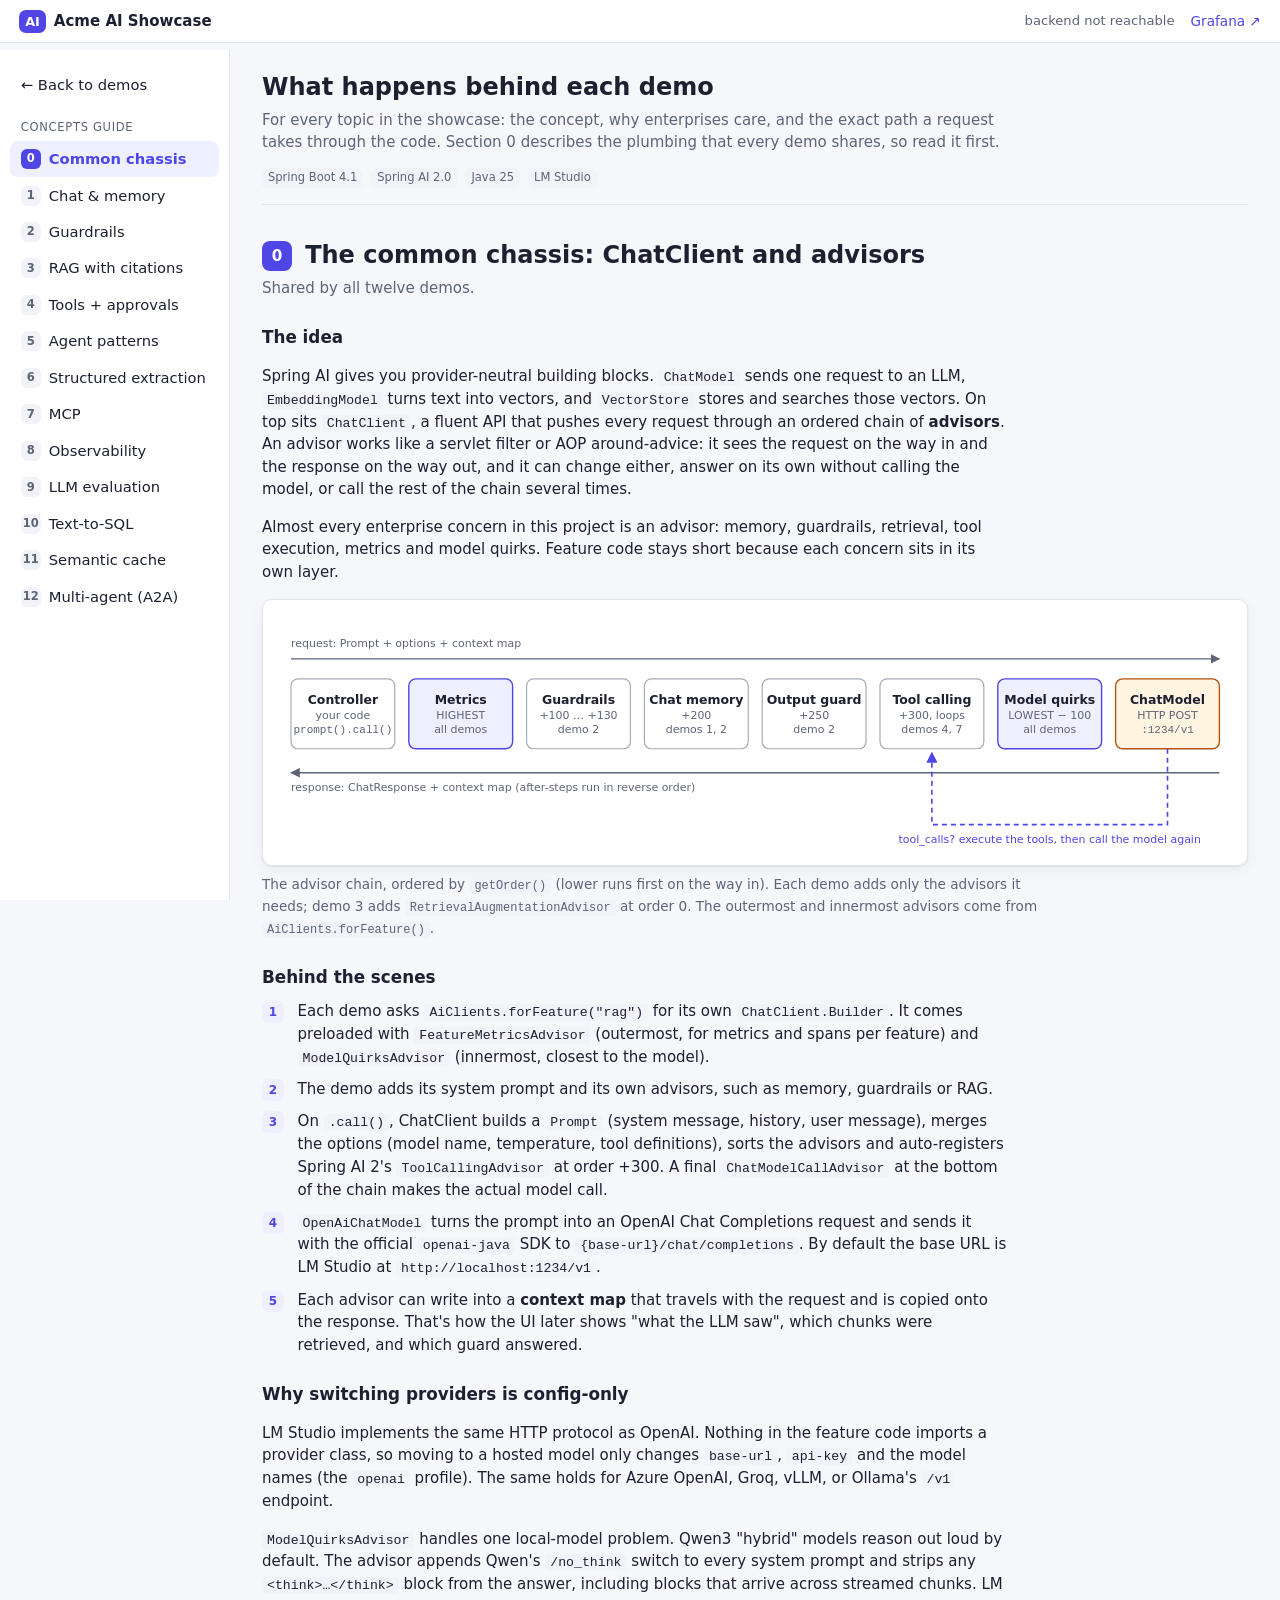
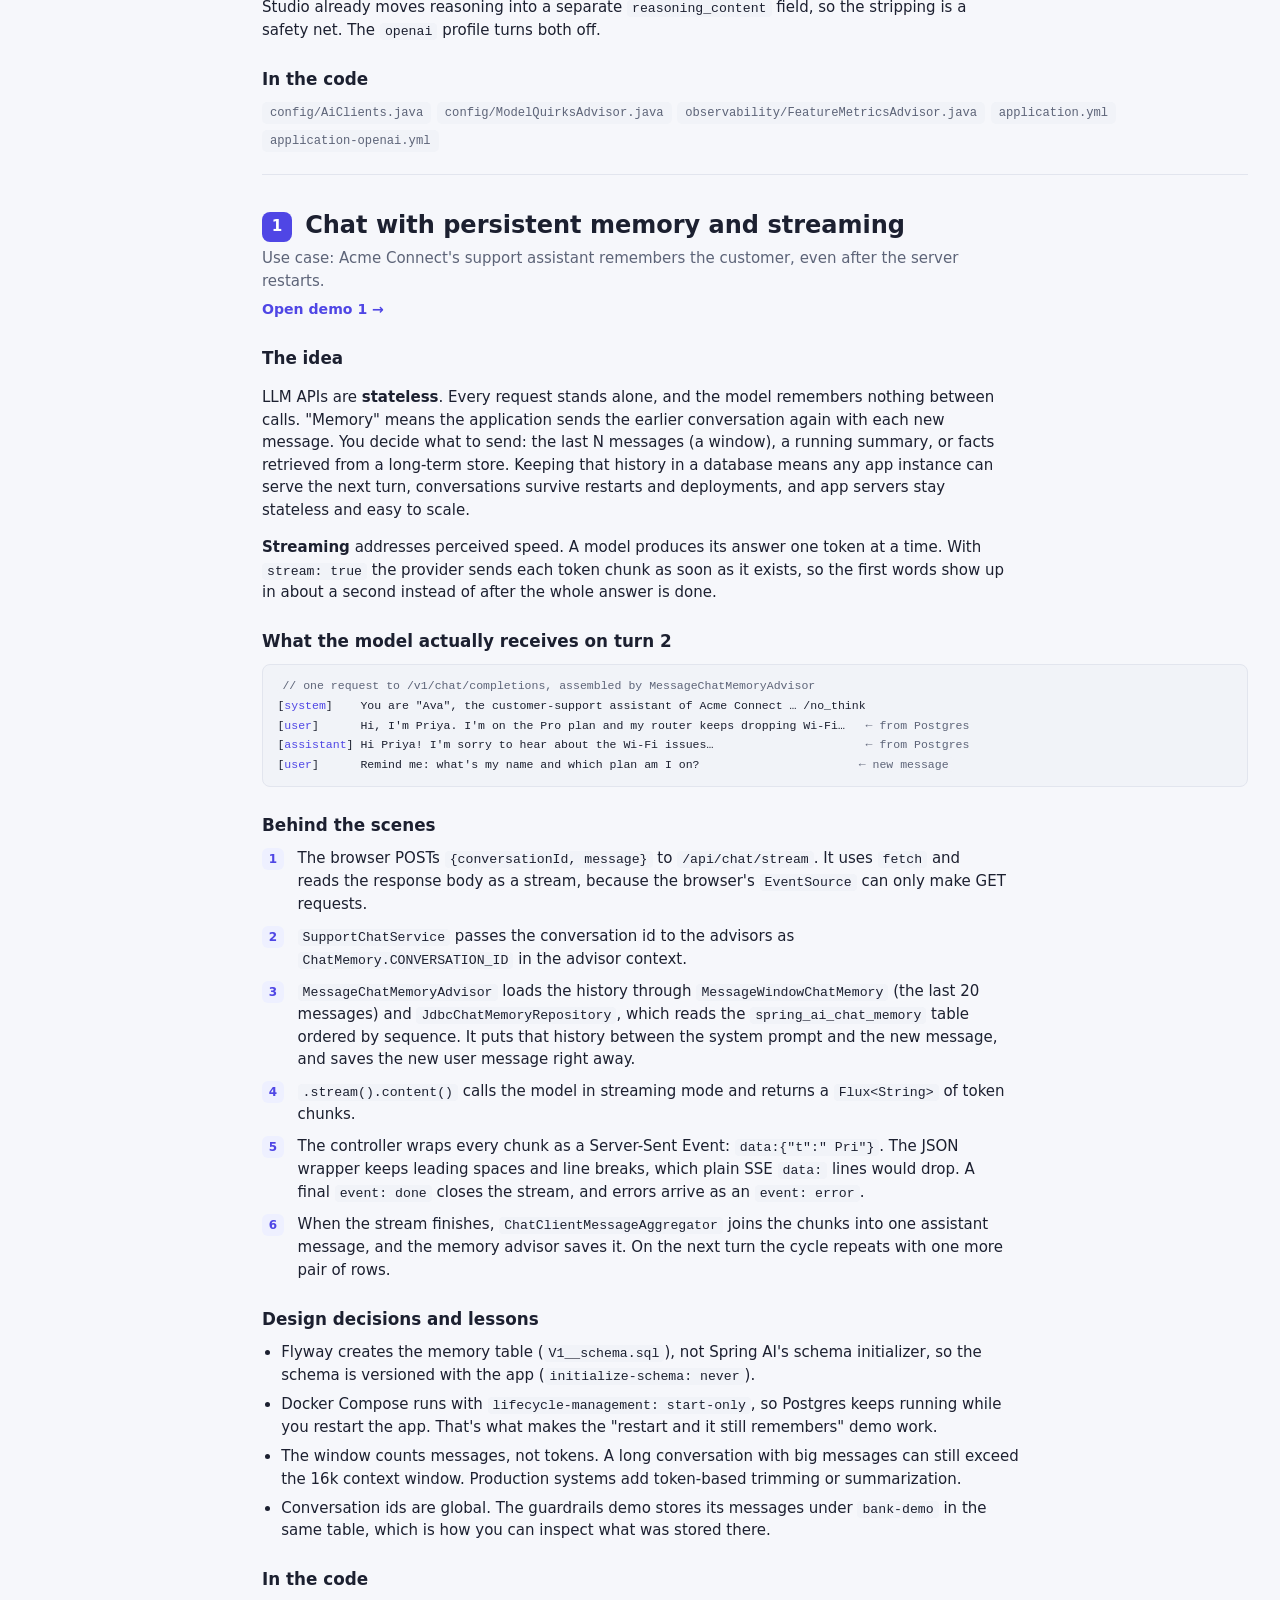
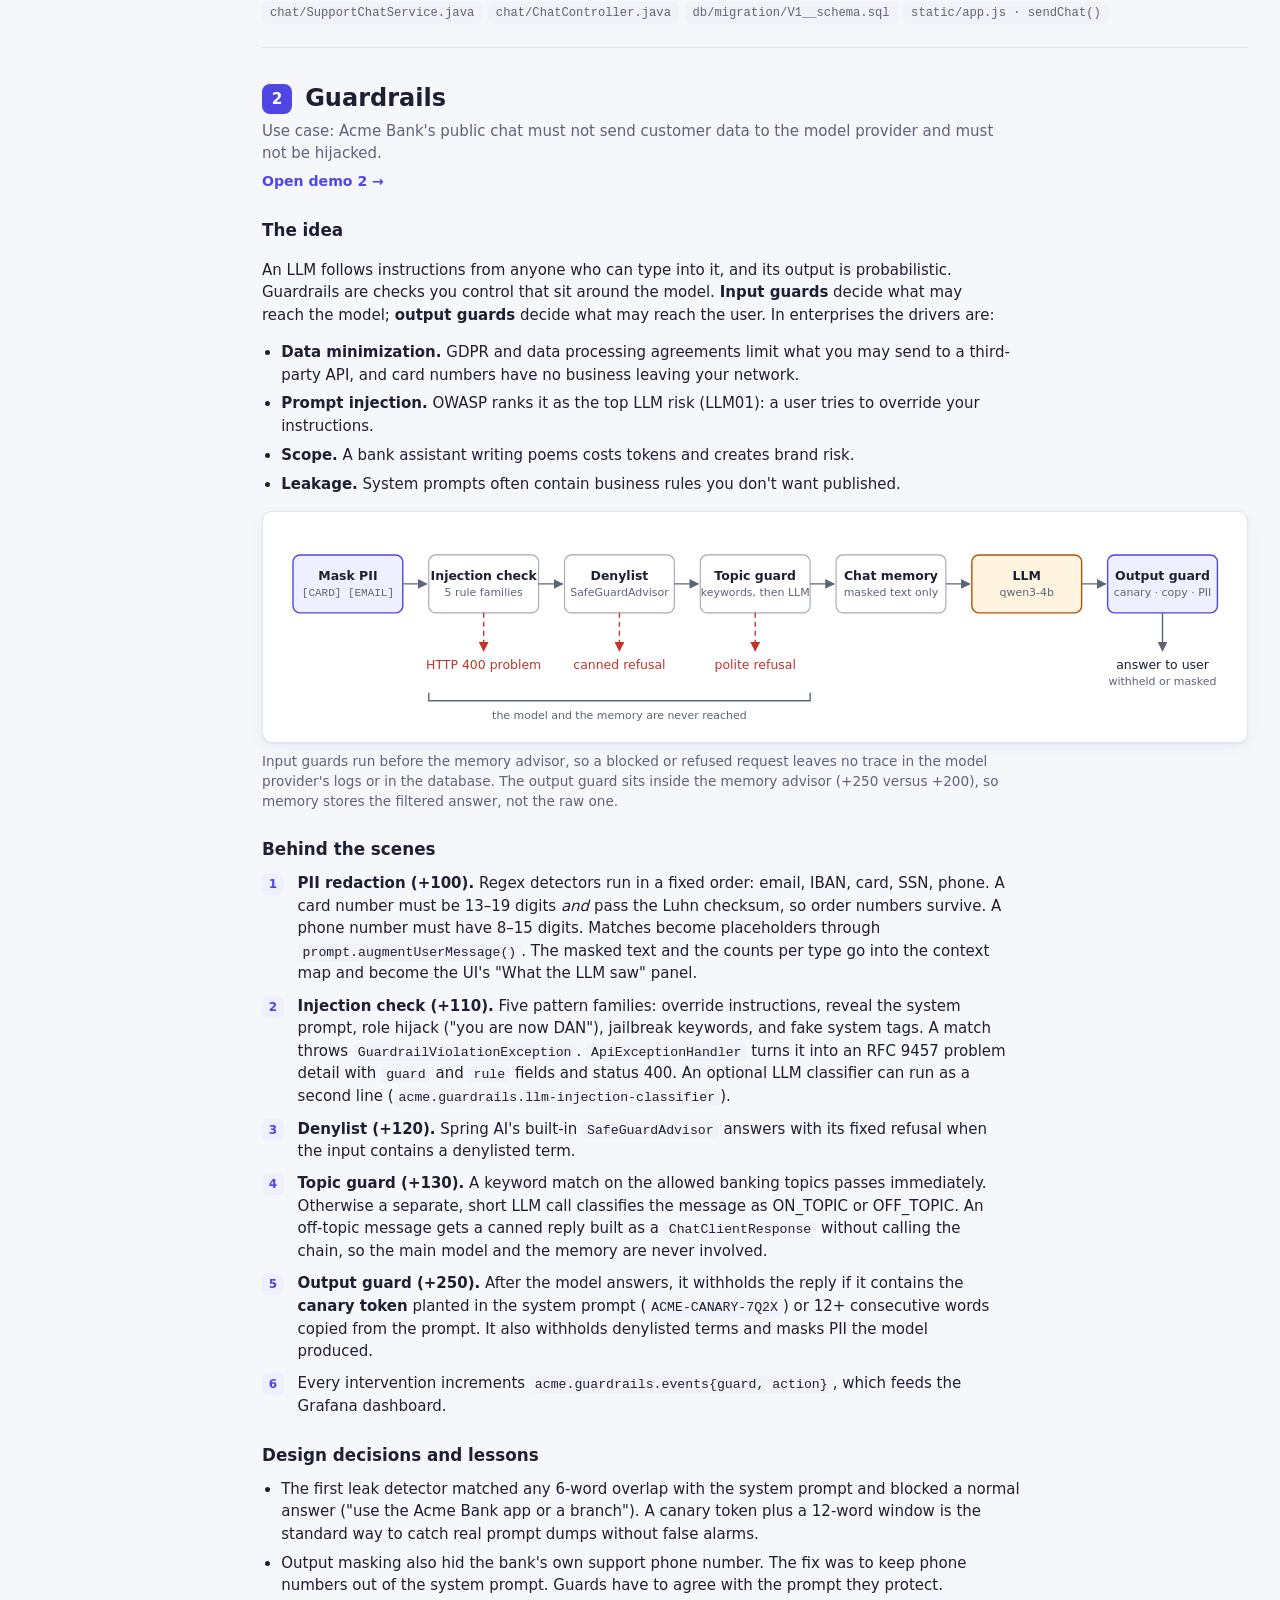
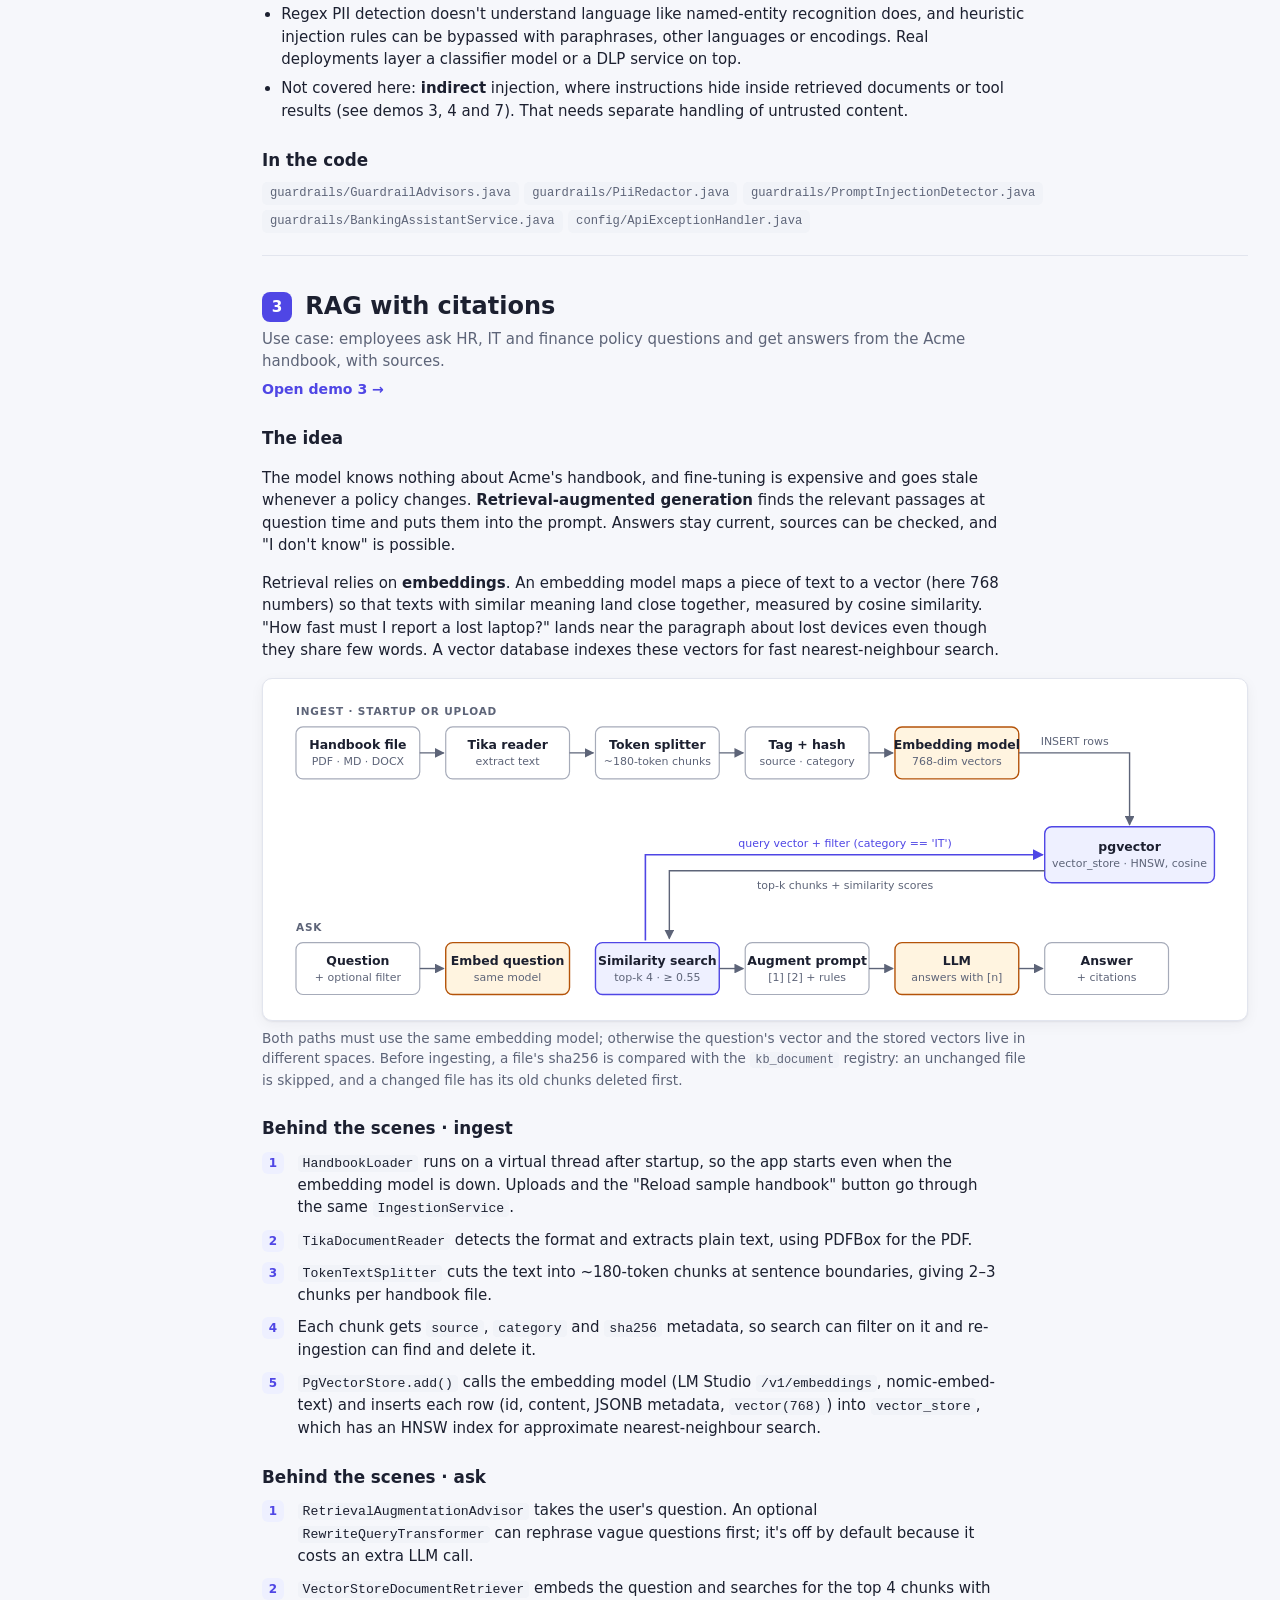
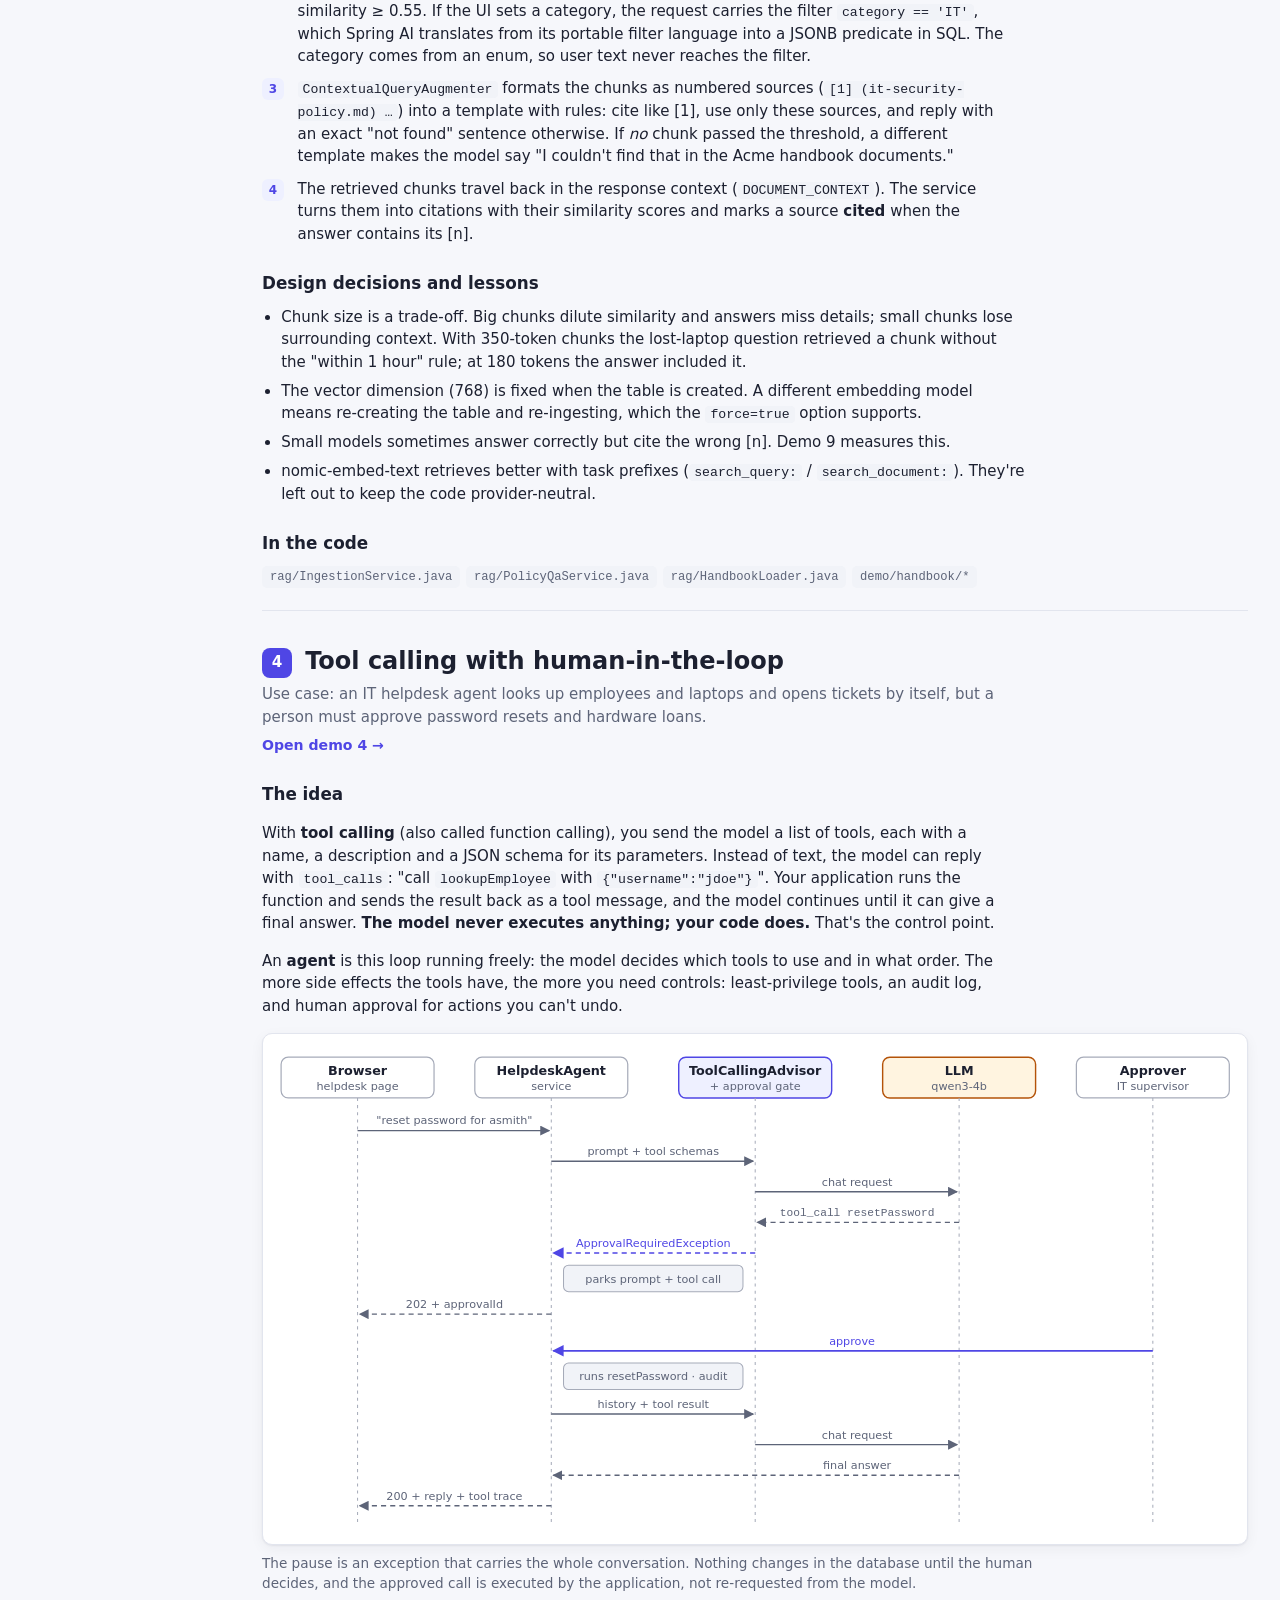
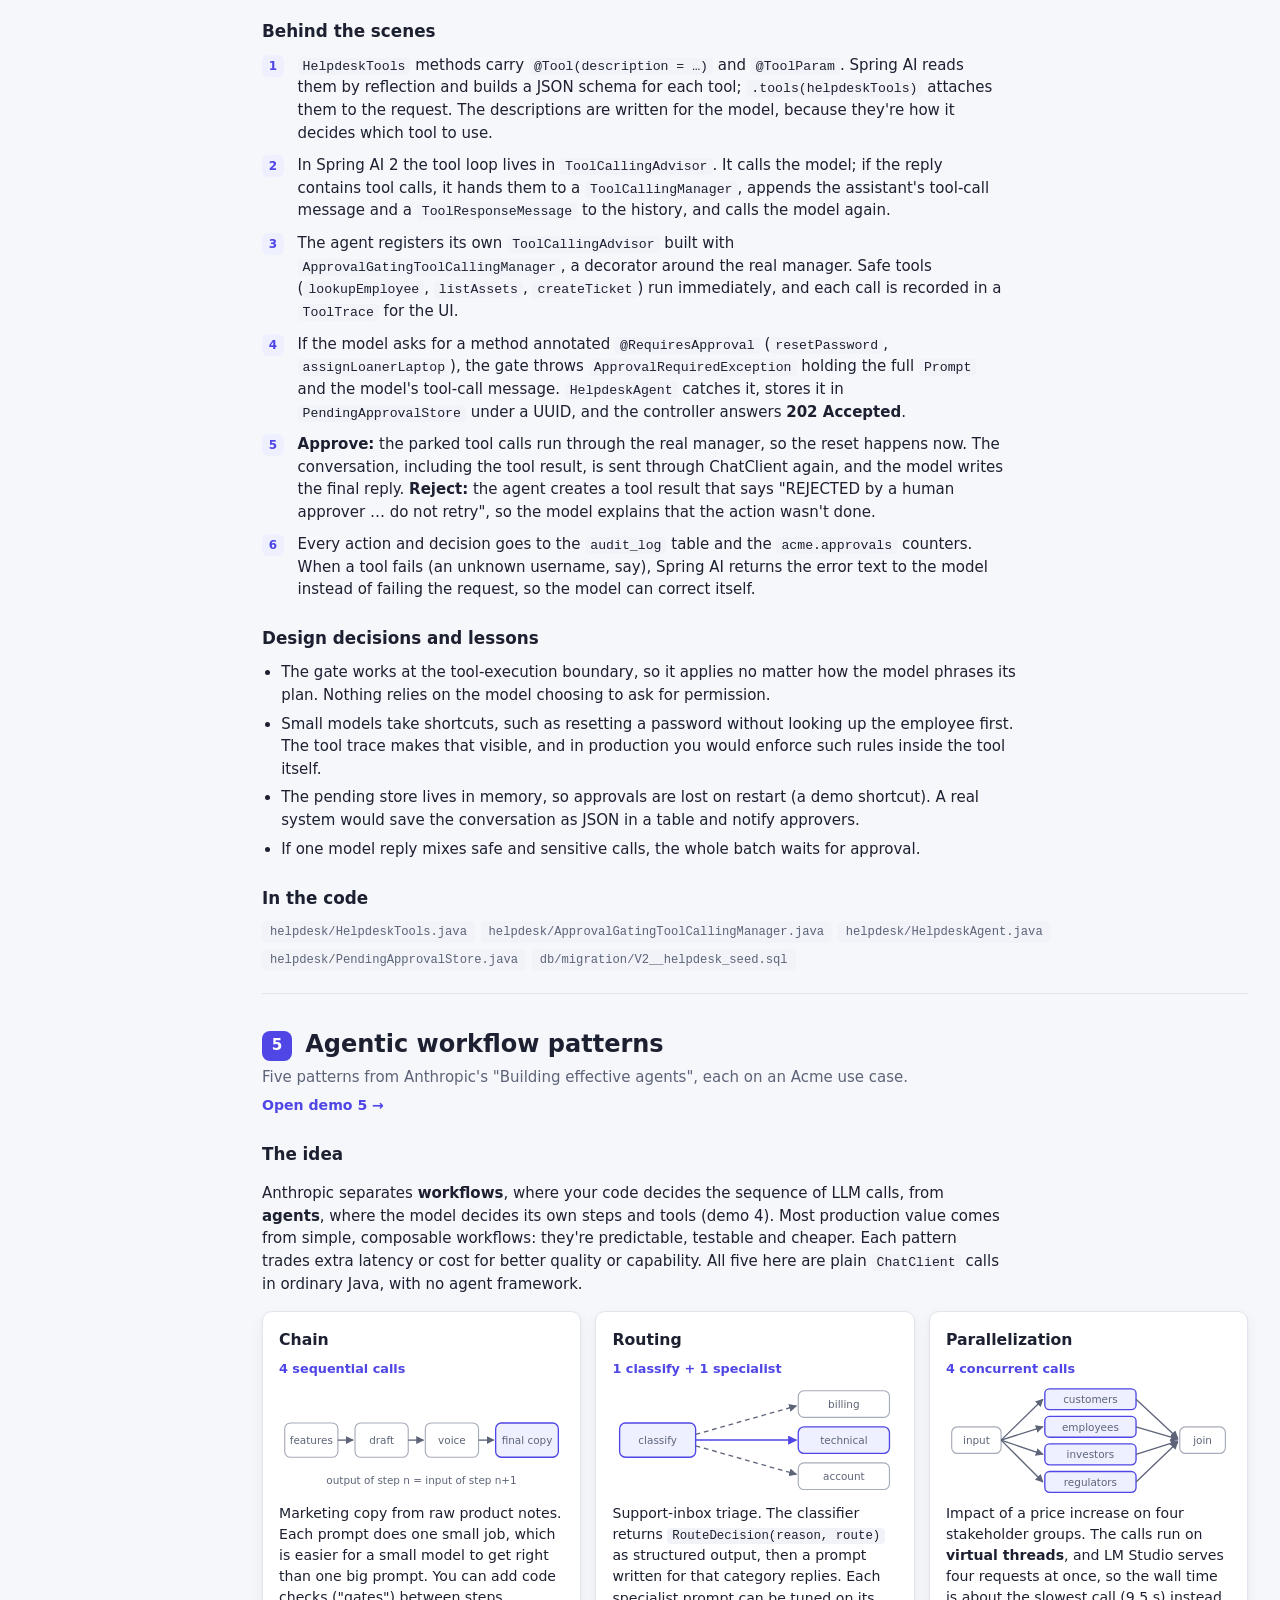
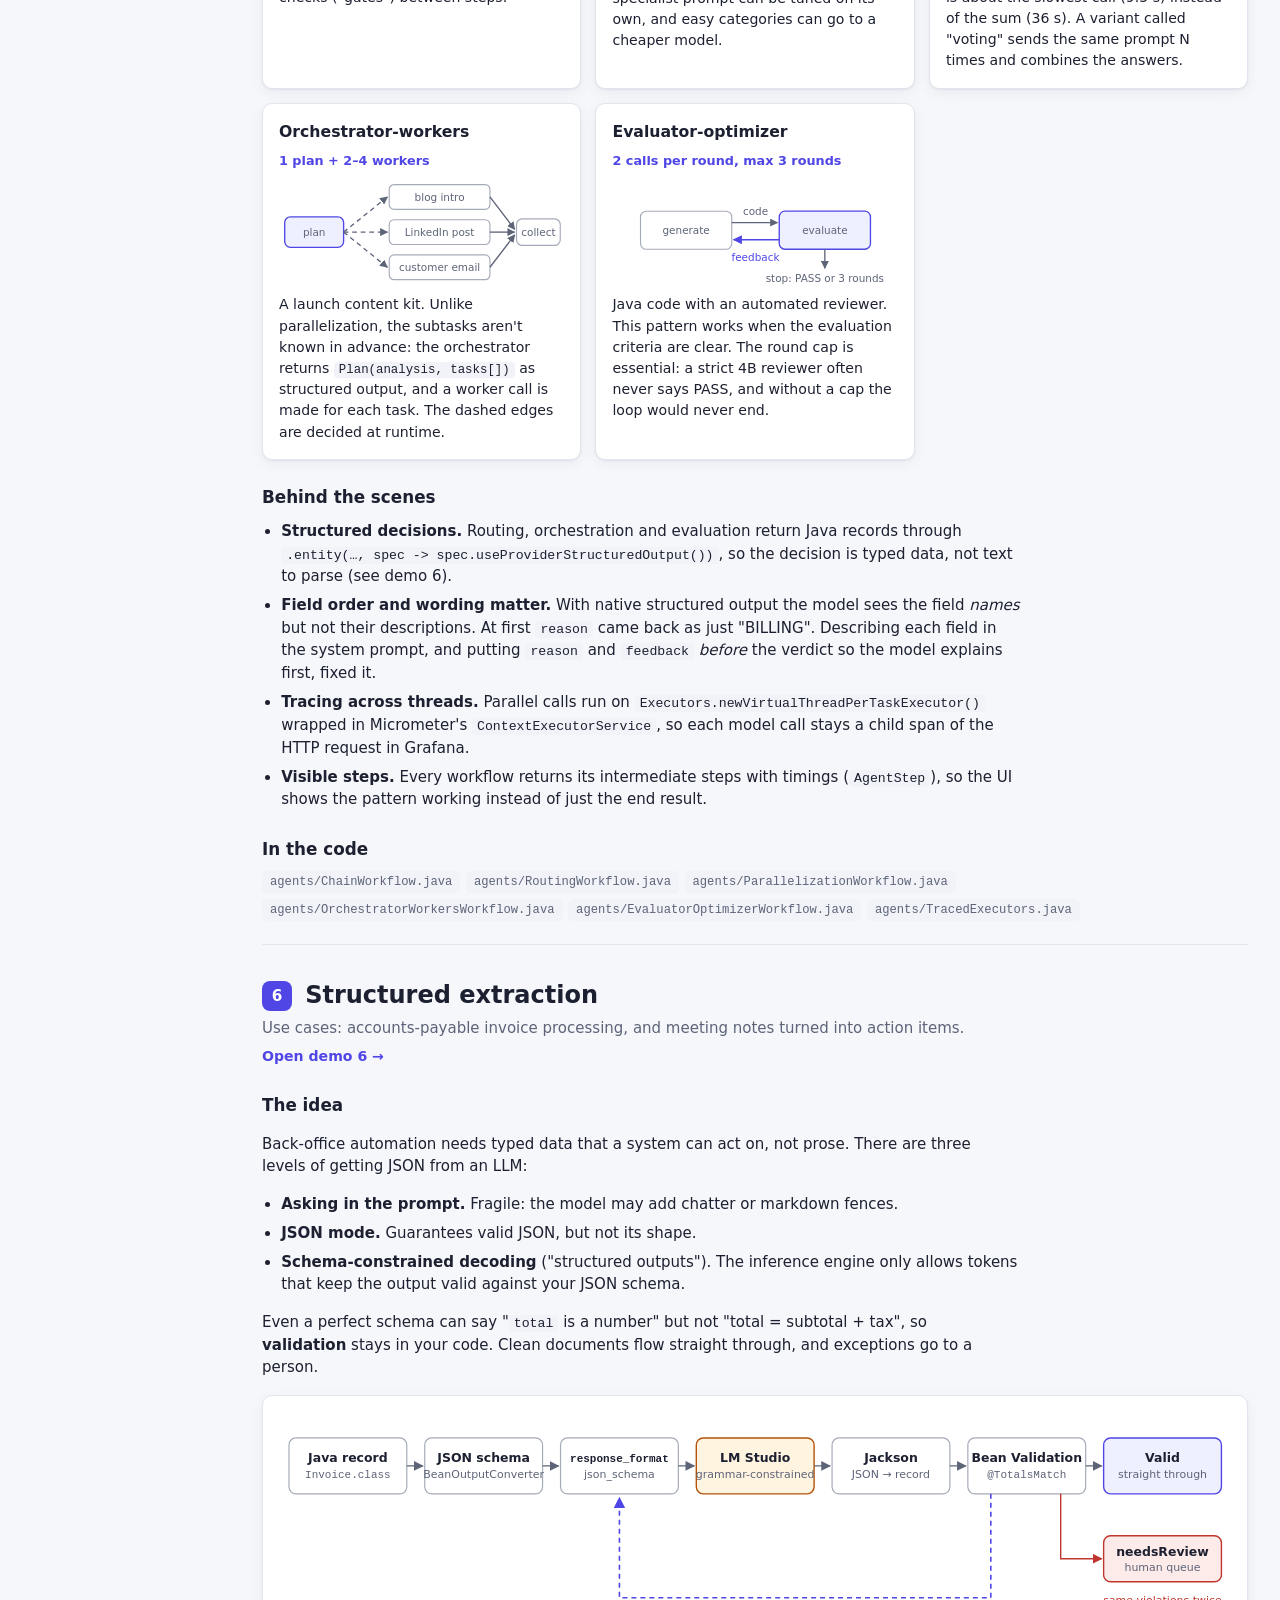
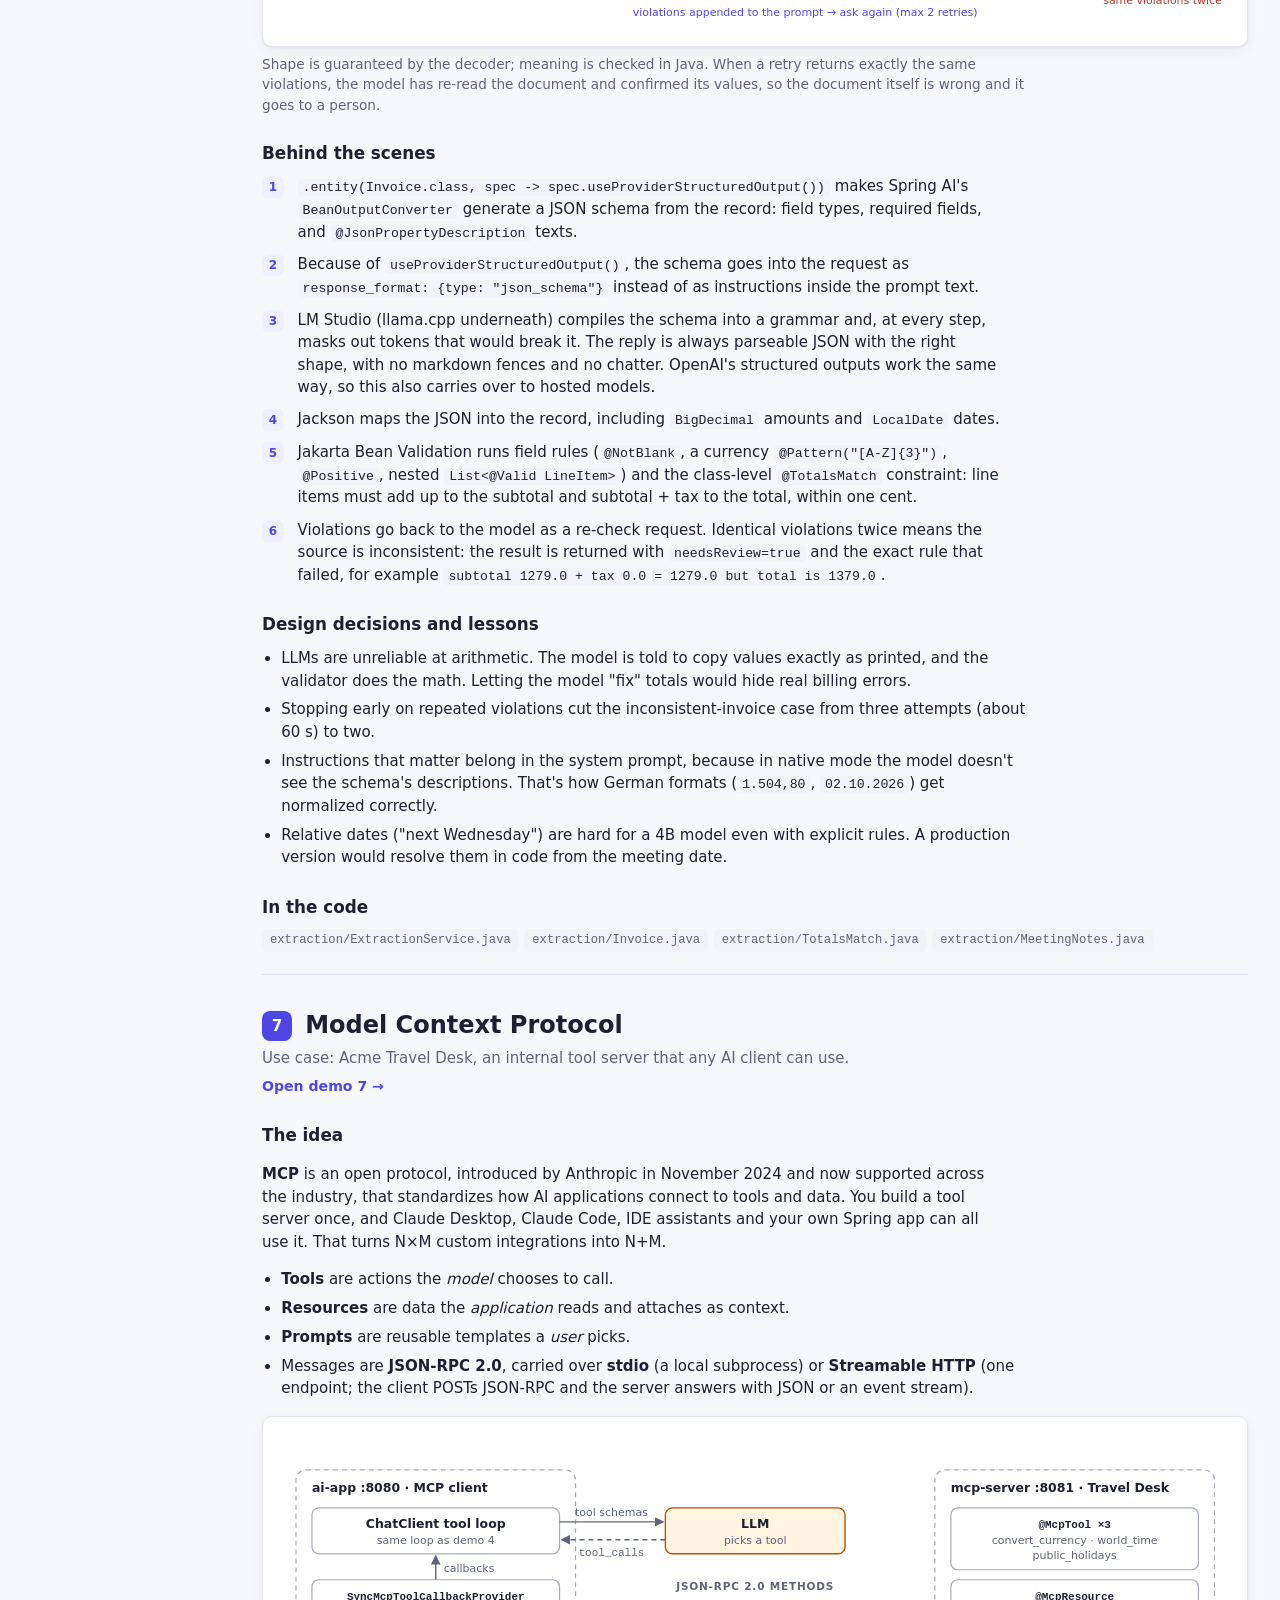
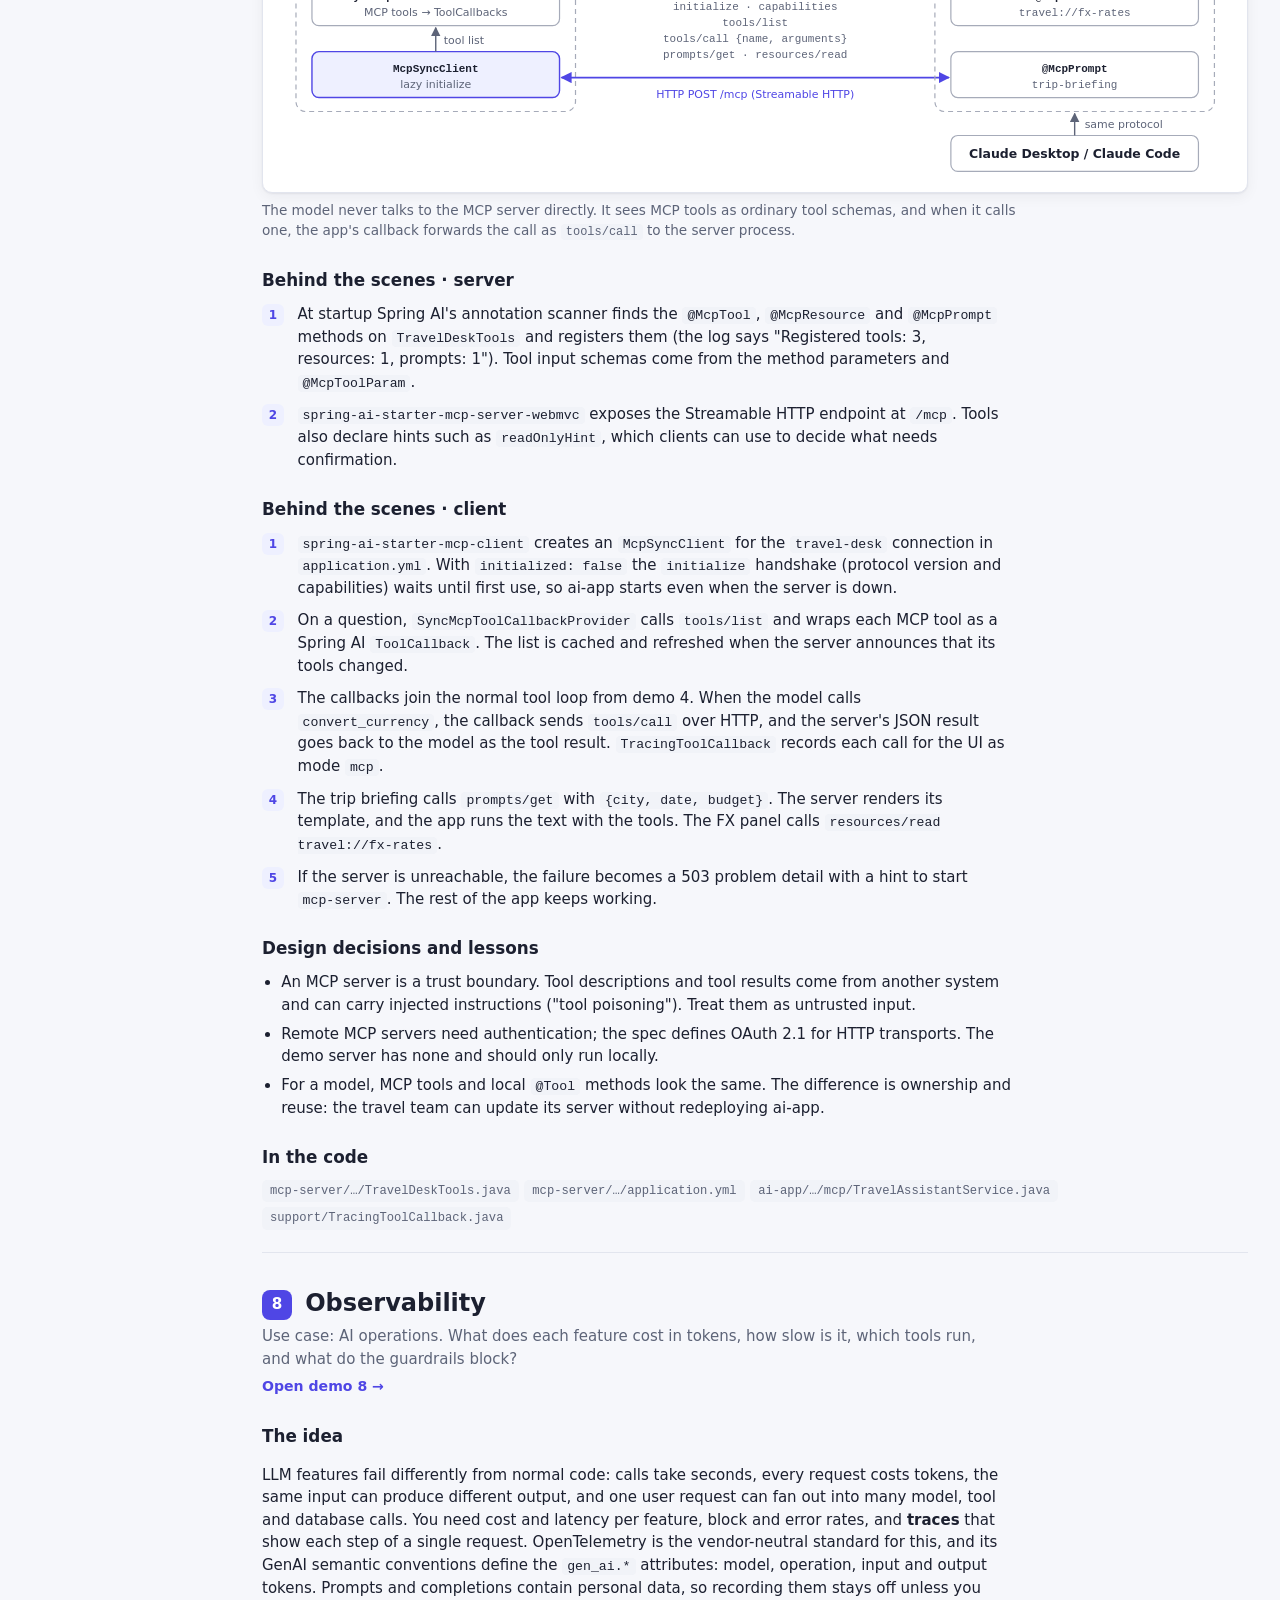
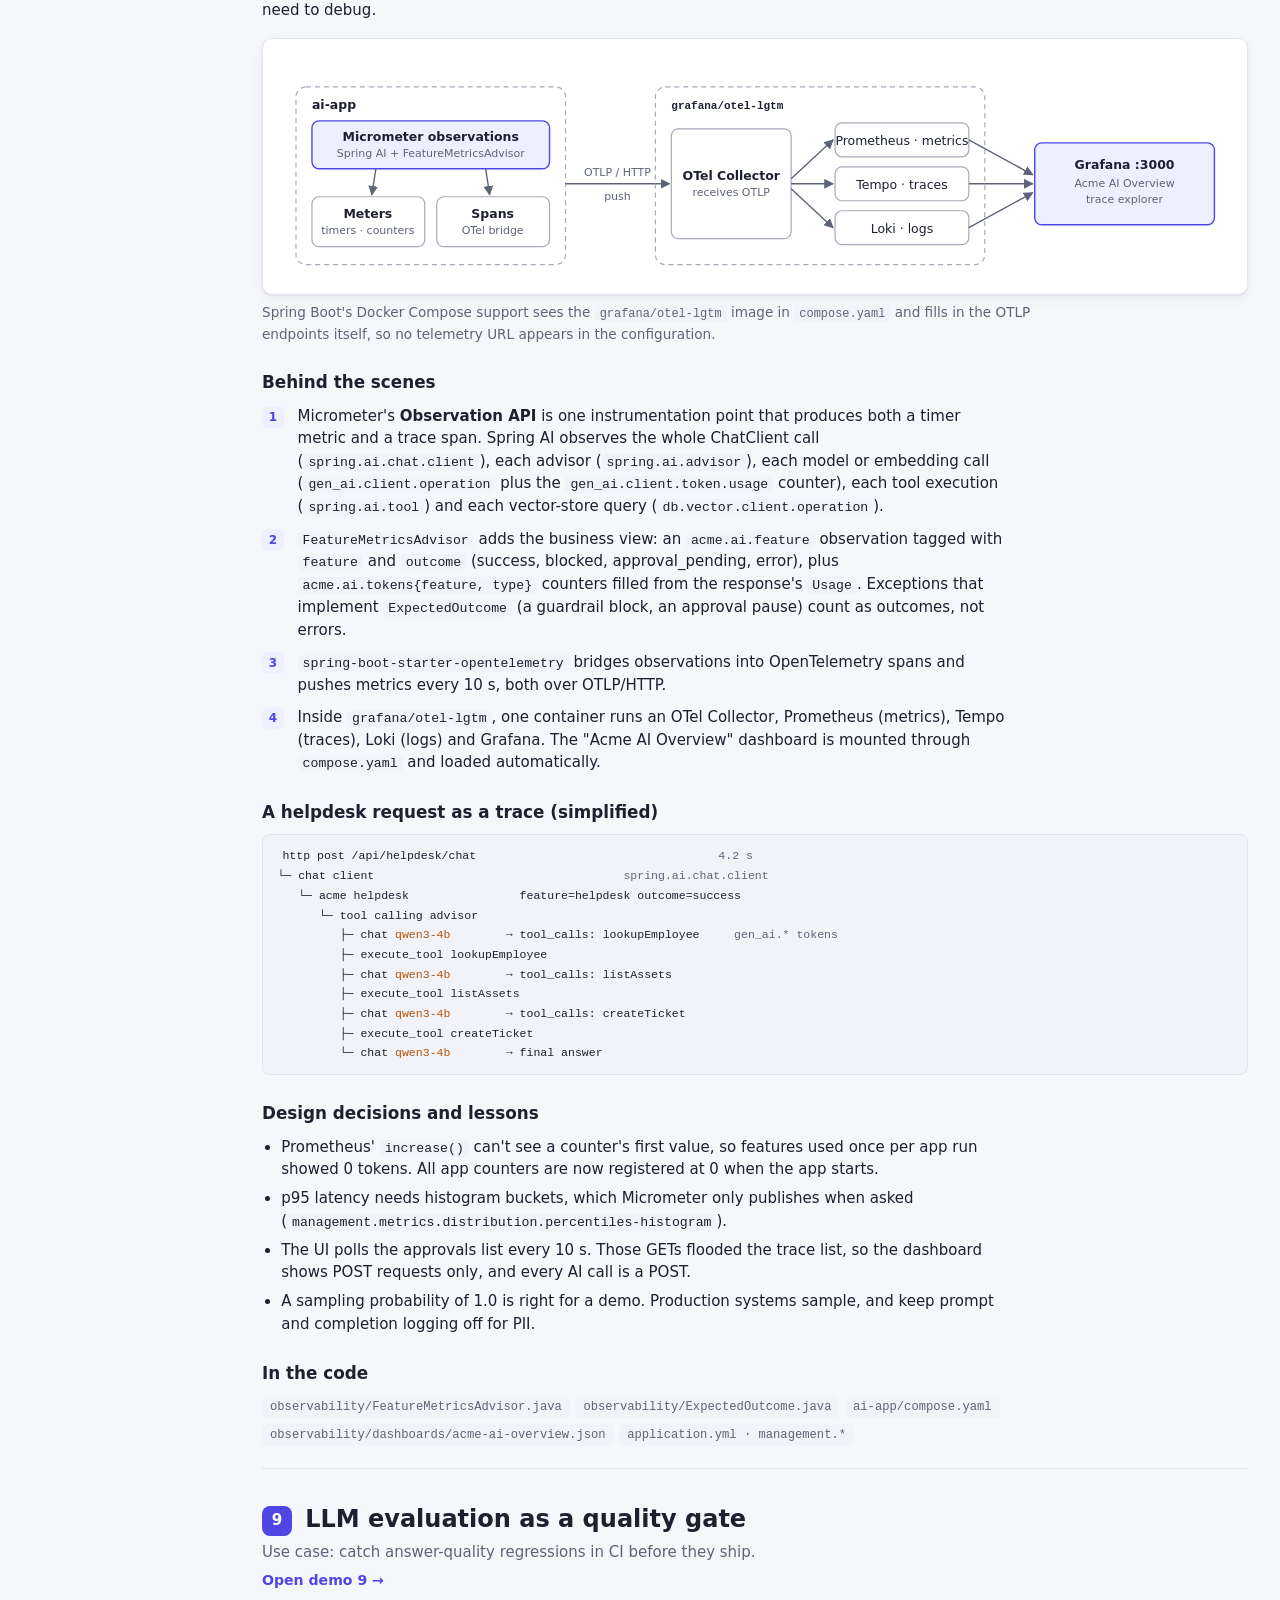
==== commit d8b8f42c: "Add demos 10-12: text-to-SQL, semantic caching, multi-agent with A2A Demo 10 - Text-to-SQL ("ask the" ====
--- a/ai-app/src/main/resources/static/concepts.html
+++ b/ai-app/src/main/resources/static/concepts.html
@@ -91,6 +91,9 @@
     <a href="#s7" data-nav="s7"><b>7</b> MCP</a>
     <a href="#s8" data-nav="s8"><b>8</b> Observability</a>
     <a href="#s9" data-nav="s9"><b>9</b> LLM evaluation</a>
+    <a href="#s10" data-nav="s10"><b>10</b> Text-to-SQL</a>
+    <a href="#s11" data-nav="s11"><b>11</b> Semantic cache</a>
+    <a href="#s12" data-nav="s12"><b>12</b> Multi-agent (A2A)</a>
   </nav>
 
   <main class="guide" id="main">
@@ -107,7 +110,7 @@
     <section class="topic" id="s0">
       <div class="pagehead">
         <h1><span class="num">0</span> The common chassis: ChatClient and advisors</h1>
-        <p class="usecase">Shared by all nine demos.</p>
+        <p class="usecase">Shared by all twelve demos.</p>
       </div>
 
       <h2>The idea</h2>
@@ -966,6 +969,298 @@
       <h2>In the code</h2>
       <ul class="files"><li><code>evaluation/RagEvaluationService.java</code></li><li><code>evaluation/VerdictNormalizerAdvisor.java</code></li><li><code>eval/rag-golden.json</code></li><li><code>test/…/RagQualityGateIT.java</code></li><li><code>pom.xml · llm-eval profile</code></li></ul>
     </section>
+
+    <!-- ===================================================================== 10 -->
+    <section class="topic" id="s10">
+      <div class="pagehead">
+        <h1><span class="num">10</span> Text-to-SQL</h1>
+        <p class="usecase">Use case: IT managers ask about tickets, laptops and employees in plain English.</p>
+        <a class="deeplink" href="/#sql">Open demo 10 →</a>
+      </div>
+
+      <h2>The idea</h2>
+      <p>Most company data sits in relational databases, and most people who need answers from it don't write SQL. <b>Text-to-SQL</b> lets a model write the query: give it the schema, ask the question, run what it writes. It is one of the most requested enterprise AI features and one of the riskiest, because the model's output is <i>executable</i>. Three things decide whether it works:</p>
+      <ul class="notes">
+        <li><b>A schema with meaning.</b> Column names don't say that "out of warranty" means <code>warranty_until &lt; CURRENT_DATE</code>, or which values <code>status</code> can take. Business definitions have to reach the model.</li>
+        <li><b>Defense in depth.</b> A prompt that says "only SELECT" is a request, not a control. The query is parsed and checked, and the database itself refuses writes.</li>
+        <li><b>Answers from data.</b> A database error goes back to the model once to repair the query, and the final answer is written only from the rows that came back.</li>
+      </ul>
+
+      <figure>
+        <div class="fig-scroll">
+          <svg class="dg" viewBox="0 0 960 214" role="img" aria-label="Text-to-SQL pipeline: the question and a schema built from Postgres comments go to the model, which writes SQL; SqlGuard either blocks it with a 400 before the database or passes it to a read-only execution; a database error loops back to the model once; the returned rows go to a second model call that writes the answer.">
+            <defs>
+              <marker id="m10" viewBox="0 0 10 10" refX="9" refY="5" markerWidth="7" markerHeight="7" orient="auto-start-reverse"><path d="M0,0 L10,5 L0,10 z" class="mk"/></marker>
+              <marker id="m10w" viewBox="0 0 10 10" refX="9" refY="5" markerWidth="7" markerHeight="7" orient="auto-start-reverse"><path d="M0,0 L10,5 L0,10 z" class="mk-warn"/></marker>
+            </defs>
+            <rect x="96" y="12" width="210" height="44" rx="7" class="nd-note"/>
+            <text x="201" y="30" text-anchor="middle" class="t-b">Schema from COMMENTs</text>
+            <text x="201" y="46" text-anchor="middle" class="t-sub">allowed tables · today's date</text>
+            <line x1="226" y1="56" x2="226" y2="78" class="ed" marker-end="url(#m10)"/>
+
+            <rect x="20" y="80" width="110" height="56" rx="7" class="nd"/>
+            <text x="75" y="104" text-anchor="middle" class="t-b">Question</text>
+            <text x="75" y="120" text-anchor="middle" class="t-sub">plain English</text>
+            <rect x="156" y="80" width="140" height="56" rx="7" class="nd-llm"/>
+            <text x="226" y="104" text-anchor="middle" class="t-b">Generate SQL</text>
+            <text x="226" y="120" text-anchor="middle" class="t-sub t-mono">entity(SqlQuery)</text>
+            <rect x="322" y="80" width="150" height="56" rx="7" class="nd-acc"/>
+            <text x="397" y="104" text-anchor="middle" class="t-b">SqlGuard</text>
+            <text x="397" y="120" text-anchor="middle" class="t-sub">JSqlParser checks</text>
+            <rect x="498" y="80" width="170" height="56" rx="7" class="nd"/>
+            <text x="583" y="104" text-anchor="middle" class="t-b">Execute</text>
+            <text x="583" y="120" text-anchor="middle" class="t-sub">read-only tx · 3 s timeout</text>
+            <rect x="694" y="80" width="130" height="56" rx="7" class="nd-llm"/>
+            <text x="759" y="104" text-anchor="middle" class="t-b">Explain</text>
+            <text x="759" y="120" text-anchor="middle" class="t-sub">only from the rows</text>
+            <rect x="846" y="80" width="94" height="56" rx="7" class="nd"/>
+            <text x="893" y="104" text-anchor="middle" class="t-b">Answer</text>
+            <text x="893" y="120" text-anchor="middle" class="t-sub">+ SQL + rows</text>
+            <line x1="130" y1="108" x2="154" y2="108" class="ed" marker-end="url(#m10)"/>
+            <line x1="296" y1="108" x2="320" y2="108" class="ed" marker-end="url(#m10)"/>
+            <line x1="472" y1="108" x2="496" y2="108" class="ed" marker-end="url(#m10)"/>
+            <line x1="668" y1="108" x2="692" y2="108" class="ed" marker-end="url(#m10)"/>
+            <line x1="824" y1="108" x2="844" y2="108" class="ed" marker-end="url(#m10)"/>
+
+            <rect x="336" y="12" width="122" height="44" rx="7" class="nd-warn"/>
+            <text x="397" y="30" text-anchor="middle" class="t-b t-warn">400 · blocked</text>
+            <text x="397" y="46" text-anchor="middle" class="t-sub">database never sees it</text>
+            <line x1="397" y1="80" x2="397" y2="58" class="ed-warn" marker-end="url(#m10w)"/>
+            <text x="404" y="72" class="t-sub t-warn">violation</text>
+
+            <path d="M583,136 V172 H226 V138" class="ed dash" marker-end="url(#m10)"/>
+            <text x="404" y="190" text-anchor="middle" class="t-sub">database error → the model repairs the query, once</text>
+          </svg>
+        </div>
+        <figcaption>The guard rejects anything but one <code>SELECT</code>, tables outside the allowlist and risky functions, and caps the rows. Even if it were bypassed, the read-only transaction would refuse a write.</figcaption>
+      </figure>
+
+      <h2>Behind the scenes</h2>
+      <ol class="steps">
+        <li><span>Flyway migration <code>V3__analytics_comments.sql</code> adds <code>COMMENT ON TABLE</code> and <code>COMMENT ON COLUMN</code> to <code>employee</code>, <code>asset</code> and <code>ticket</code>: what each holds, the allowed values of enum-like columns, and definitions such as "open work means status &lt;&gt; 'RESOLVED'". <code>SchemaCatalog</code> reads <code>information_schema</code> and the comments for the allowed tables only. The demo page shows the resulting schema text.</span></li>
+        <li><span><code>SqlAssistantService</code> asks for <code>SqlQuery(reasoning, sql)</code> with native structured output, as in demo 6. Today's date is in the prompt, so "last 7 days" becomes <code>now() - interval '7 days'</code>.</span></li>
+        <li><span><code>SqlGuard</code> parses the SQL with JSqlParser. It rejects anything other than exactly one <code>SELECT</code> (a <code>DELETE</code> is rule <code>not-a-select</code>), <code>SELECT … FOR UPDATE</code>, <code>SELECT INTO</code>, functions such as <code>pg_read_file</code>, <code>dblink</code> or <code>set_config</code>, and any table outside the allowlist; <code>TablesNamesFinder</code> also finds tables inside subqueries and CTEs. It adds <code>LIMIT 200</code> or lowers a larger limit. A violation is a <code>GuardrailViolationException</code>, so it becomes the same 400 problem detail as demo 2, plus the SQL the model wrote.</span></li>
+        <li><span>The query runs through <code>JdbcClient</code> in a read-only <code>TransactionTemplate</code> that also sets <code>SET TRANSACTION READ ONLY</code> and <code>SET LOCAL statement_timeout = '3s'</code>. A write that got past the guard would still fail with "cannot execute DELETE in a read-only transaction"; <code>TextToSqlIT</code> checks exactly that.</span></li>
+        <li><span>If Postgres rejects the query (a wrong column, a type mismatch), the error and the failed SQL go back to the model once. The UI shows both attempts.</span></li>
+        <li><span>A second, short call writes the answer from at most 50 result rows. The model never sees data it didn't query.</span></li>
+      </ol>
+      <h2>Design decisions and lessons</h2>
+      <ul class="notes">
+        <li>In production, step 4 would also use a dedicated read-only database role, ideally on a replica. The demo shares one connection pool, so the transaction settings do that job.</li>
+        <li>The allowlist matters as much as read-only access. "Show all rows of <code>spring_ai_chat_memory</code>" can't damage the database, but it would expose other people's conversations. The guard blocks it.</li>
+        <li>Models like <code>SELECT *</code> over joins. A joined result has several columns named <code>id</code> or <code>status</code>; keyed by name, later columns silently overwrote earlier ones and the table showed wrong values. Repeated names are now numbered (<code>status_2</code>).</li>
+        <li>Asked vaguely for "the chat memory table", the 4B model once avoided the forbidden table, joined the allowed ones instead and described the result as chat memory. A guard can stop forbidden access but can't make the answer honest, which is why the page always shows the SQL.</li>
+      </ul>
+      <h2>In the code</h2>
+      <ul class="files"><li><code>analytics/SqlAssistantService.java</code></li><li><code>analytics/SqlGuard.java</code></li><li><code>analytics/SchemaCatalog.java</code></li><li><code>db/migration/V3__analytics_comments.sql</code></li><li><code>test/…/SqlGuardTest.java</code></li><li><code>test/…/TextToSqlIT.java</code></li></ul>
+    </section>
+
+    <!-- ===================================================================== 11 -->
+    <section class="topic" id="s11">
+      <div class="pagehead">
+        <h1><span class="num">11</span> Semantic caching</h1>
+        <p class="usecase">Use case: employees ask the same policy questions in different words; repeats are answered from the cache.</p>
+        <a class="deeplink" href="/#cache">Open demo 11 →</a>
+      </div>
+
+      <h2>The idea</h2>
+      <p>LLM calls are slow and paid per token, and real traffic repeats itself: "How many leave days can I carry over?" arrives every week in a dozen phrasings. A normal cache keyed by the exact text misses all of them. A <b>semantic cache</b> keys on meaning. It embeds the question, looks for an earlier question whose embedding is close enough, and returns that answer without retrieval or a model call.</p>
+      <p>The design turns on one number, the <b>similarity threshold</b>. Too low, and a <i>different</i> question gets someone else's answer, which is worse than a slow answer. Too high, and genuine rewordings miss, so the cache saves little.</p>
+
+      <figure>
+        <div class="fig-scroll">
+          <svg class="dg" viewBox="0 0 960 246" role="img" aria-label="The cache advisor runs first: it embeds the question and finds the nearest cached question in the semantic_cache table. At similarity 0.95 or more it returns the cached answer without retrieval or a model call. Below that, the RAG pipeline and the model answer, and the new answer is stored. Ingesting or deleting a document clears the table.">
+            <defs>
+              <marker id="m11" viewBox="0 0 10 10" refX="9" refY="5" markerWidth="7" markerHeight="7" orient="auto-start-reverse"><path d="M0,0 L10,5 L0,10 z" class="mk"/></marker>
+              <marker id="m11a" viewBox="0 0 10 10" refX="9" refY="5" markerWidth="7" markerHeight="7" orient="auto-start-reverse"><path d="M0,0 L10,5 L0,10 z" class="mk-acc"/></marker>
+            </defs>
+            <rect x="20" y="40" width="130" height="56" rx="7" class="nd"/>
+            <text x="85" y="64" text-anchor="middle" class="t-b">Question</text>
+            <text x="85" y="80" text-anchor="middle" class="t-sub">to the RAG demo</text>
+            <rect x="180" y="40" width="250" height="56" rx="7" class="nd-acc"/>
+            <text x="305" y="64" text-anchor="middle" class="t-b t-mono">SemanticCacheAdvisor</text>
+            <text x="305" y="80" text-anchor="middle" class="t-sub">first advisor · embed · nearest match</text>
+            <line x1="150" y1="68" x2="178" y2="68" class="ed" marker-end="url(#m11)"/>
+
+            <rect x="180" y="160" width="250" height="56" rx="7" class="nd"/>
+            <text x="305" y="184" text-anchor="middle" class="t-b t-mono">semantic_cache (pgvector)</text>
+            <text x="305" y="200" text-anchor="middle" class="t-sub">same feature, scope, model · &lt; 24 h</text>
+            <line x1="305" y1="98" x2="305" y2="158" class="ed" marker-start="url(#m11)" marker-end="url(#m11)"/>
+            <text x="313" y="132" class="t-sub">nearest question + similarity</text>
+
+            <rect x="520" y="40" width="220" height="56" rx="7" class="nd-acc"/>
+            <text x="630" y="64" text-anchor="middle" class="t-b">Cached answer + citations</text>
+            <text x="630" y="80" text-anchor="middle" class="t-sub">about 0.1 s · no tokens</text>
+            <line x1="430" y1="60" x2="518" y2="60" class="ed-acc" marker-end="url(#m11a)"/>
+            <text x="474" y="52" text-anchor="middle" class="t-sub t-acc">hit · ≥ 0.95</text>
+
+            <rect x="520" y="160" width="220" height="56" rx="7" class="nd-llm"/>
+            <text x="630" y="184" text-anchor="middle" class="t-b">RAG pipeline + model</text>
+            <text x="630" y="200" text-anchor="middle" class="t-sub">demo 3 · 4–5 s</text>
+            <path d="M430,82 H476 V176 H518" class="ed" marker-end="url(#m11)"/>
+            <text x="484" y="128" class="t-sub">miss</text>
+            <line x1="520" y1="206" x2="432" y2="206" class="ed dash" marker-end="url(#m11)"/>
+            <text x="476" y="232" text-anchor="middle" class="t-sub">store question + answer</text>
+
+            <rect x="790" y="40" width="150" height="56" rx="7" class="nd"/>
+            <text x="865" y="64" text-anchor="middle" class="t-b">Answer</text>
+            <text x="865" y="80" text-anchor="middle" class="t-sub">says hit or miss</text>
+            <line x1="740" y1="68" x2="788" y2="68" class="ed" marker-end="url(#m11)"/>
+            <path d="M740,188 H865 V98" class="ed" marker-end="url(#m11)"/>
+
+            <rect x="20" y="166" width="130" height="44" rx="7" class="nd-note"/>
+            <text x="85" y="185" text-anchor="middle" class="t-b">Document</text>
+            <text x="85" y="201" text-anchor="middle" class="t-sub">ingested or deleted</text>
+            <line x1="150" y1="188" x2="178" y2="188" class="ed-warn dash" marker-end="url(#m11)"/>
+            <text x="164" y="228" text-anchor="middle" class="t-sub t-warn">clears</text>
+          </svg>
+        </div>
+        <figcaption>On a hit, the advisor answers on its own: retrieval and the model call never run. The cached citations go back into the response context, so the page looks the same as for a live answer.</figcaption>
+      </figure>
+
+      <h2>Behind the scenes</h2>
+      <ol class="steps">
+        <li><span><code>SemanticCacheService</code> owns a second pgvector table, <code>semantic_cache</code>, built with <code>PgVectorStore.builder(...)</code> inside the service. Spring Boot's auto-configured store for the handbook stays as it is.</span></li>
+        <li><span>An entry's text is the question. Its metadata holds the answer, the citations as JSON, the feature, a scope, the model, <code>createdAt</code>, and the original latency and token count. Spring AI normally embeds the metadata along with the text, which made even an identical question score only 0.71, so each entry gets a content formatter that embeds the question alone.</span></li>
+        <li><span><code>SemanticCacheAdvisor</code> is a <code>CallAdvisor</code> at order −100, ahead of the RAG advisor (order 0) in <code>PolicyQaService</code>'s ChatClient. It searches for the single nearest entry, filtered on <code>feature</code>, <code>scope</code>, <code>model</code> and <code>createdAt</code> (the 24 h TTL).</span></li>
+        <li><span><b>Hit:</b> the advisor returns a response built from the cached answer and puts the cached citations back into the response context as <code>DOCUMENT_CONTEXT</code>, so <code>PolicyQaService</code> builds its citation list exactly as for a live answer. Retrieval and the model call never run.</span></li>
+        <li><span><b>Miss:</b> the advisor calls the rest of the chain, then stores the question, answer and citations. Either way the response carries a <code>CacheInfo</code>, which the RAG page shows as "served from semantic cache" or "cache miss".</span></li>
+        <li><span>The scope is the category filter plus top-k and threshold (<code>ALL|k=4|t=0.55</code>), so an answer retrieved under one filter is never served under another. The evaluation in demo 9 bypasses the cache; otherwise it would grade cached answers.</span></li>
+        <li><span><code>IngestionService</code> clears all RAG entries when a document is ingested or deleted, so an answer can't outlive its source.</span></li>
+        <li><span>Counters <code>acme.cache.lookups{feature, result}</code> and <code>acme.cache.tokens.saved</code> feed the Grafana panels for hit rate and tokens saved.</span></li>
+      </ol>
+
+      <h2>Choosing the threshold: measured, not guessed</h2>
+      <p>The cached question was "How many leave days can I carry over to next year?". With <code>nomic-embed-text</code>, these were the similarities of other questions to it:</p>
+      <div class="tablewrap"><table>
+        <thead><tr><th>Question</th><th>Same meaning?</th><th>Similarity</th><th>At 0.90</th><th>At 0.95</th></tr></thead>
+        <tbody>
+          <tr><td>…carry over <b>into</b> next year?</td><td>yes</td><td class="num">0.990</td><td><span class="pill ok">hit</span></td><td><span class="pill ok">hit</span></td></tr>
+          <tr><td>…carry <b>forward</b> to next year?</td><td>yes</td><td class="num">0.970</td><td><span class="pill ok">hit</span></td><td><span class="pill ok">hit</span></td></tr>
+          <tr><td>How many leave days can I <b>take</b> next year?</td><td><b>no</b></td><td class="num">0.936</td><td><span class="pill bad">wrong answer</span></td><td><span class="pill ok">miss</span></td></tr>
+          <tr><td>How many <b>vacation</b> days can I carry over…?</td><td>yes</td><td class="num">0.911</td><td><span class="pill ok">hit</span></td><td><span class="pill warn">miss</span></td></tr>
+          <tr><td>How many sick days are fully paid?</td><td>no</td><td class="num">0.684</td><td><span class="pill ok">miss</span></td><td><span class="pill ok">miss</span></td></tr>
+        </tbody>
+      </table></div>
+      <p>At 0.90 the near miss (same words, different question) gets the carry-over answer. The default of 0.95 gives up the synonym to keep answers correct. The cache page has a slider that replays this table at any threshold.</p>
+
+      <h2>Design decisions and lessons</h2>
+      <ul class="notes">
+        <li>Only stateless answers are cached. Chat with memory, helpdesk actions and anything personal or permission-dependent must never come from a shared cache, so the advisor is attached to the RAG feature only.</li>
+        <li>Thresholds belong to an embedding model. A different model (for example <code>text-embedding-3-small</code>) gives different numbers, so measure again after switching.</li>
+        <li>A semantic cache pays off on expensive, repetitive traffic such as FAQs, policy questions and support. For one-off questions it only adds an embedding call.</li>
+        <li>Providers' <i>prompt caching</i> is a different tool. It reuses the processing of an identical prompt prefix and makes every call with the same system prompt cheaper, but it still calls the model; a semantic cache skips the call.</li>
+      </ul>
+      <h2>In the code</h2>
+      <ul class="files"><li><code>cache/SemanticCacheService.java</code></li><li><code>cache/SemanticCacheAdvisor.java</code></li><li><code>cache/CacheController.java</code></li><li><code>rag/PolicyQaService.java</code></li><li><code>rag/IngestionService.java</code></li><li><code>test/…/SemanticCacheAdvisorTest.java</code></li><li><code>test/…/SemanticCacheIT.java</code></li></ul>
+    </section>
+
+    <!-- ===================================================================== 12 -->
+    <section class="topic" id="s12">
+      <div class="pagehead">
+        <h1><span class="num">12</span> Multi-agent systems with A2A</h1>
+        <p class="usecase">Use case: the helpdesk agent asks the procurement team's agent to buy a replacement laptop.</p>
+        <a class="deeplink" href="/#a2a">Open demo 12 →</a>
+      </div>
+
+      <h2>The idea</h2>
+      <p>A large company won't run one giant agent. Each team builds agents for its own domain, with its own tools, data, model and release cycle, and those agents need to work together across team boundaries. <b>A2A (Agent2Agent)</b> is an open protocol for that. Google started it in April 2025, and it is now developed under the Linux Foundation. It complements MCP:</p>
+      <div class="tablewrap"><table>
+        <thead><tr><th></th><th>MCP (demo 7)</th><th>A2A (this demo)</th></tr></thead>
+        <tbody>
+          <tr><td>Connects</td><td>an AI app to <b>tools and data</b></td><td>an agent to <b>another agent</b></td></tr>
+          <tr><td>Who decides</td><td>the caller's model picks every tool call</td><td>the remote agent plans and acts on its own</td></tr>
+          <tr><td>On the wire</td><td>tool schemas, arguments, results</td><td>a message in, a <b>task</b> out</td></tr>
+          <tr><td>The caller sees</td><td>every tool</td><td>only the agent card; prompt, tools and model stay private</td></tr>
+        </tbody>
+      </table></div>
+      <ul class="notes">
+        <li><b>Agent card.</b> A JSON document at <code>/.well-known/agent-card.json</code> with the agent's name, endpoint, transport, capabilities and <b>skills</b> with examples. This is how agents find each other.</li>
+        <li><b>Message.</b> What a caller sends, made of <b>parts</b>: text, files or structured data.</li>
+        <li><b>Task.</b> The unit of work, with a lifecycle: <code>submitted → working → completed</code>, or <code>input-required</code>, <code>failed</code>, <code>rejected</code>, <code>canceled</code>. Its <b>history</b> records the status messages and its <b>artifacts</b> carry the results.</li>
+        <li><b>Transport.</b> JSON-RPC 2.0 over HTTP (<code>message/send</code>, <code>tasks/get</code>, <code>tasks/cancel</code>), with optional streaming and push notifications.</li>
+      </ul>
+
+      <figure>
+        <div class="fig-scroll">
+          <svg class="dg" viewBox="0 0 960 320" role="img" aria-label="In ai-app, the helpdesk agent proposes a purchase, a human approves it, and ProcurementAgentClient first reads the procurement agent's card, then sends message/send. In procurement-agent, the executor runs a tool-calling agent with its own model and two tools, and returns a task with state, history and artifacts.">
+            <defs>
+              <marker id="m12" viewBox="0 0 10 10" refX="9" refY="5" markerWidth="7" markerHeight="7" orient="auto-start-reverse"><path d="M0,0 L10,5 L0,10 z" class="mk"/></marker>
+              <marker id="m12a" viewBox="0 0 10 10" refX="9" refY="5" markerWidth="7" markerHeight="7" orient="auto-start-reverse"><path d="M0,0 L10,5 L0,10 z" class="mk-acc"/></marker>
+            </defs>
+            <rect x="20" y="24" width="300" height="286" rx="10" class="grp"/>
+            <text x="36" y="46" class="t-b">ai-app :8080</text>
+            <rect x="40" y="62" width="260" height="48" rx="7" class="nd-llm"/>
+            <text x="170" y="82" text-anchor="middle" class="t-b">Helpdesk agent (demo 4)</text>
+            <text x="170" y="98" text-anchor="middle" class="t-sub t-mono">requestHardwarePurchase</text>
+            <rect x="40" y="132" width="260" height="42" rx="7" class="nd-note"/>
+            <text x="170" y="150" text-anchor="middle" class="t-b">Human approval</text>
+            <text x="170" y="165" text-anchor="middle" class="t-sub">it spends budget</text>
+            <rect x="40" y="196" width="260" height="98" rx="7" class="nd-acc"/>
+            <text x="170" y="236" text-anchor="middle" class="t-b t-mono">ProcurementAgentClient</text>
+            <text x="170" y="254" text-anchor="middle" class="t-sub">A2A Java SDK · JSONRPCTransport</text>
+            <line x1="170" y1="110" x2="170" y2="130" class="ed" marker-end="url(#m12)"/>
+            <line x1="170" y1="174" x2="170" y2="194" class="ed" marker-end="url(#m12)"/>
+
+            <line x1="300" y1="210" x2="618" y2="210" class="ed" marker-end="url(#m12)"/>
+            <text x="460" y="202" text-anchor="middle" class="t-sub">① GET /.well-known/agent-card.json</text>
+            <line x1="300" y1="258" x2="618" y2="258" class="ed-acc" marker-end="url(#m12a)"/>
+            <text x="460" y="250" text-anchor="middle" class="t-sub t-acc t-mono">② POST /  message/send</text>
+            <line x1="620" y1="280" x2="302" y2="280" class="ed-acc dash" marker-end="url(#m12a)"/>
+            <text x="460" y="298" text-anchor="middle" class="t-sub t-acc">task: state · history · artifacts</text>
+
+            <rect x="600" y="24" width="340" height="286" rx="10" class="grp"/>
+            <text x="616" y="46" class="t-b">procurement-agent :8082</text>
+            <rect x="620" y="58" width="144" height="44" rx="7" class="nd"/>
+            <text x="692" y="78" text-anchor="middle" class="t-b t-mono">searchCatalog</text>
+            <text x="692" y="93" text-anchor="middle" class="t-sub">who each item is for</text>
+            <rect x="776" y="58" width="144" height="44" rx="7" class="nd"/>
+            <text x="848" y="78" text-anchor="middle" class="t-b t-mono">createPurchaseRequest</text>
+            <text x="848" y="93" text-anchor="middle" class="t-sub">budget checked in code</text>
+            <rect x="620" y="126" width="300" height="44" rx="7" class="nd-llm"/>
+            <text x="770" y="145" text-anchor="middle" class="t-b">Tool-calling agent</text>
+            <text x="770" y="161" text-anchor="middle" class="t-sub">its own prompt and model</text>
+            <line x1="692" y1="126" x2="692" y2="104" class="ed" marker-end="url(#m12)"/>
+            <line x1="848" y1="126" x2="848" y2="104" class="ed" marker-end="url(#m12)"/>
+            <rect x="620" y="190" width="150" height="40" rx="7" class="nd"/>
+            <text x="695" y="208" text-anchor="middle" class="t-b">AgentCard</text>
+            <text x="695" y="223" text-anchor="middle" class="t-sub">skill: hardware-purchase</text>
+            <rect x="620" y="240" width="300" height="54" rx="7" class="nd-acc"/>
+            <text x="770" y="262" text-anchor="middle" class="t-b t-mono">ProcurementAgentExecutor</text>
+            <text x="770" y="279" text-anchor="middle" class="t-sub">submitted → working → completed · input-required</text>
+            <line x1="850" y1="240" x2="850" y2="172" class="ed" marker-end="url(#m12)"/>
+          </svg>
+        </div>
+        <figcaption>The helpdesk agent only ever sees the card and the task. Which tools, prompt and model the procurement agent uses is the procurement team's business, and they can change it without telling anyone.</figcaption>
+      </figure>
+
+      <h2>Behind the scenes · the procurement agent</h2>
+      <ol class="steps">
+        <li><span><code>procurement-agent</code> is a separate Spring Boot app with <code>spring-ai-a2a-server-autoconfigure</code>. It needs two beans: an <code>AgentCard</code> (in <code>AgentConfig</code>) and an <code>AgentExecutor</code> (<code>ProcurementAgentExecutor</code>). The library serves the card, accepts <code>message/send</code> at <code>/</code> and keeps tasks in memory.</span></li>
+        <li><span>The A2A SDK calls <code>execute</code> for every message. The executor marks the task <code>submitted</code> and checks, in code, that the caller named the paying department. If not, the task stops in <b><code>input-required</code></b> with a question, before any model call. The caller answers with another <code>message/send</code> that carries the same <code>taskId</code>, and the executor runs again with the task history.</span></li>
+        <li><span>Then an ordinary Spring AI tool-calling agent runs with two tools. <code>searchCatalog</code> lists the approved hardware and who each item is for. <code>createPurchaseRequest</code> computes the total, checks the department's quarterly budget, and either raises the request or refuses with the numbers. Every step publishes a <code>working</code> status message, which gives the caller a timeline in <code>task.history</code>.</span></li>
+        <li><span>The result is two <b>artifacts</b>: a text summary and, when a request was raised, a <b>data part</b> with the purchase request as JSON, so the calling agent doesn't have to parse prose. The summary is written from the ledger, not taken from the model's reply (see the lessons below).</span></li>
+      </ol>
+      <h2>Behind the scenes · the helpdesk side</h2>
+      <ol class="steps">
+        <li><span>The helpdesk agent has a new tool, <code>requestHardwarePurchase(username, need)</code>, marked <code>@RequiresApproval</code> like the password reset in demo 4. The agent proposes it, a human approves, and only then does it run.</span></li>
+        <li><span>The tool looks up the employee's department and calls <code>ProcurementAgentClient</code>, which uses the official A2A Java SDK. The client reads the agent card on first use, so ai-app starts without the other agent, and sends a blocking <code>message/send</code> through the SDK's <code>JSONRPCTransport</code>.</span></li>
+        <li><span>The task's summary and data go back to the helpdesk model as the tool result, and the helpdesk agent answers the user. A small wire tap around the SDK's HTTP client keeps the raw JSON-RPC request and response for the demo page.</span></li>
+        <li><span>If the procurement agent is down, the A2A page gets a 503 problem detail with a hint to start it, and the helpdesk tool tells its model that nothing was ordered.</span></li>
+      </ol>
+      <h2>Design decisions and lessons</h2>
+      <div class="panel warn"><p>Getting a 4B local model to run this flow reliably taught the central lesson of agent-to-agent work: <b>whatever other agents rely on must be enforced in code, not requested in the prompt.</b></p></div>
+      <ul class="notes">
+        <li>Asked to "order a laptop for tchen", the model made up a paying department and raised a request. The department is now checked in code before the model runs, and a missing one becomes <code>input-required</code>.</li>
+        <li>It computed 3 × 1350 EUR as 3000 EUR, and with a separate <code>checkBudget</code> tool it sometimes stopped after the check. The total and the budget rule now live inside <code>createPurchaseRequest</code>.</li>
+        <li>Its summaries misquoted totals and once announced "PR-7892 pending approval" when nothing had been raised. Other agents act on that text, so the summary is now built from the ledger, and a reply that claims a purchase request the ledger doesn't have is discarded.</li>
+        <li>Once it searched the catalog ten times in a row. The tool result now says what to do next and notices repeats.</li>
+        <li>The helpdesk agent sees none of this, which is the point of A2A: the procurement team can change its prompt, tools or model without the helpdesk team noticing, as long as the card and the task format stay the same.</li>
+        <li>Production A2A also needs authentication (the agent card declares security schemes such as OAuth 2 or API keys), durable task storage instead of memory, and streaming or push notifications for long-running tasks.</li>
+      </ul>
+      <h2>In the code</h2>
+      <ul class="files"><li><code>procurement-agent/…/ProcurementAgentExecutor.java</code></li><li><code>procurement-agent/…/ProcurementTools.java</code></li><li><code>procurement-agent/…/AgentConfig.java</code></li><li><code>ai-app/…/a2a/ProcurementAgentClient.java</code></li><li><code>ai-app/…/helpdesk/HelpdeskTools.java</code></li><li><code>procurement-agent/test/…/A2AProtocolTest.java</code></li></ul>
+    </section>
   </main>
 </div>
 <script>
--- a/ai-app/src/main/resources/static/styles.css
+++ b/ai-app/src/main/resources/static/styles.css
@@ -176,6 +176,20 @@
 .bar { height: 10px; background: var(--accent); border-radius: 4px; min-width: 2px; }
 .bargrid { display: grid; grid-template-columns: 110px 1fr 70px; gap: .3rem .6rem; align-items: center; font-size: .82rem; }
 
+/* stat tiles (cache) */
+.statgrid { display: grid; grid-template-columns: repeat(auto-fill, minmax(140px, 1fr)); gap: .6rem; margin: .6rem 0; }
+.stat { background: var(--panel); border: 1px solid var(--border); border-radius: var(--radius); padding: .6rem .8rem; box-shadow: var(--shadow); }
+.stat b { display: block; font-size: 1.3rem; }
+.stat span { color: var(--muted); font-size: .78rem; }
+input[type=range] { padding: 0; accent-color: var(--accent); vertical-align: middle; }
+
+/* A2A task history */
+.timeline { list-style: none; margin: .4rem 0 .4rem .4rem; padding: 0; border-left: 2px solid var(--border); }
+.timeline li { position: relative; padding: .3rem 0 .3rem 1rem; font-size: .88rem; }
+.timeline li::before { content: ""; position: absolute; left: -6px; top: .75rem; width: 10px; height: 10px; border-radius: 50%; background: var(--accent); }
+.timeline li.user::before { background: var(--muted); }
+.timeline .meta { margin-right: .4rem; }
+
 @media (max-width: 820px) {
   .layout { flex-direction: column; }
   .sidebar { width: auto; height: auto; position: static; display: flex; flex-wrap: wrap; gap: .2rem; border-right: none; border-bottom: 1px solid var(--border); }
